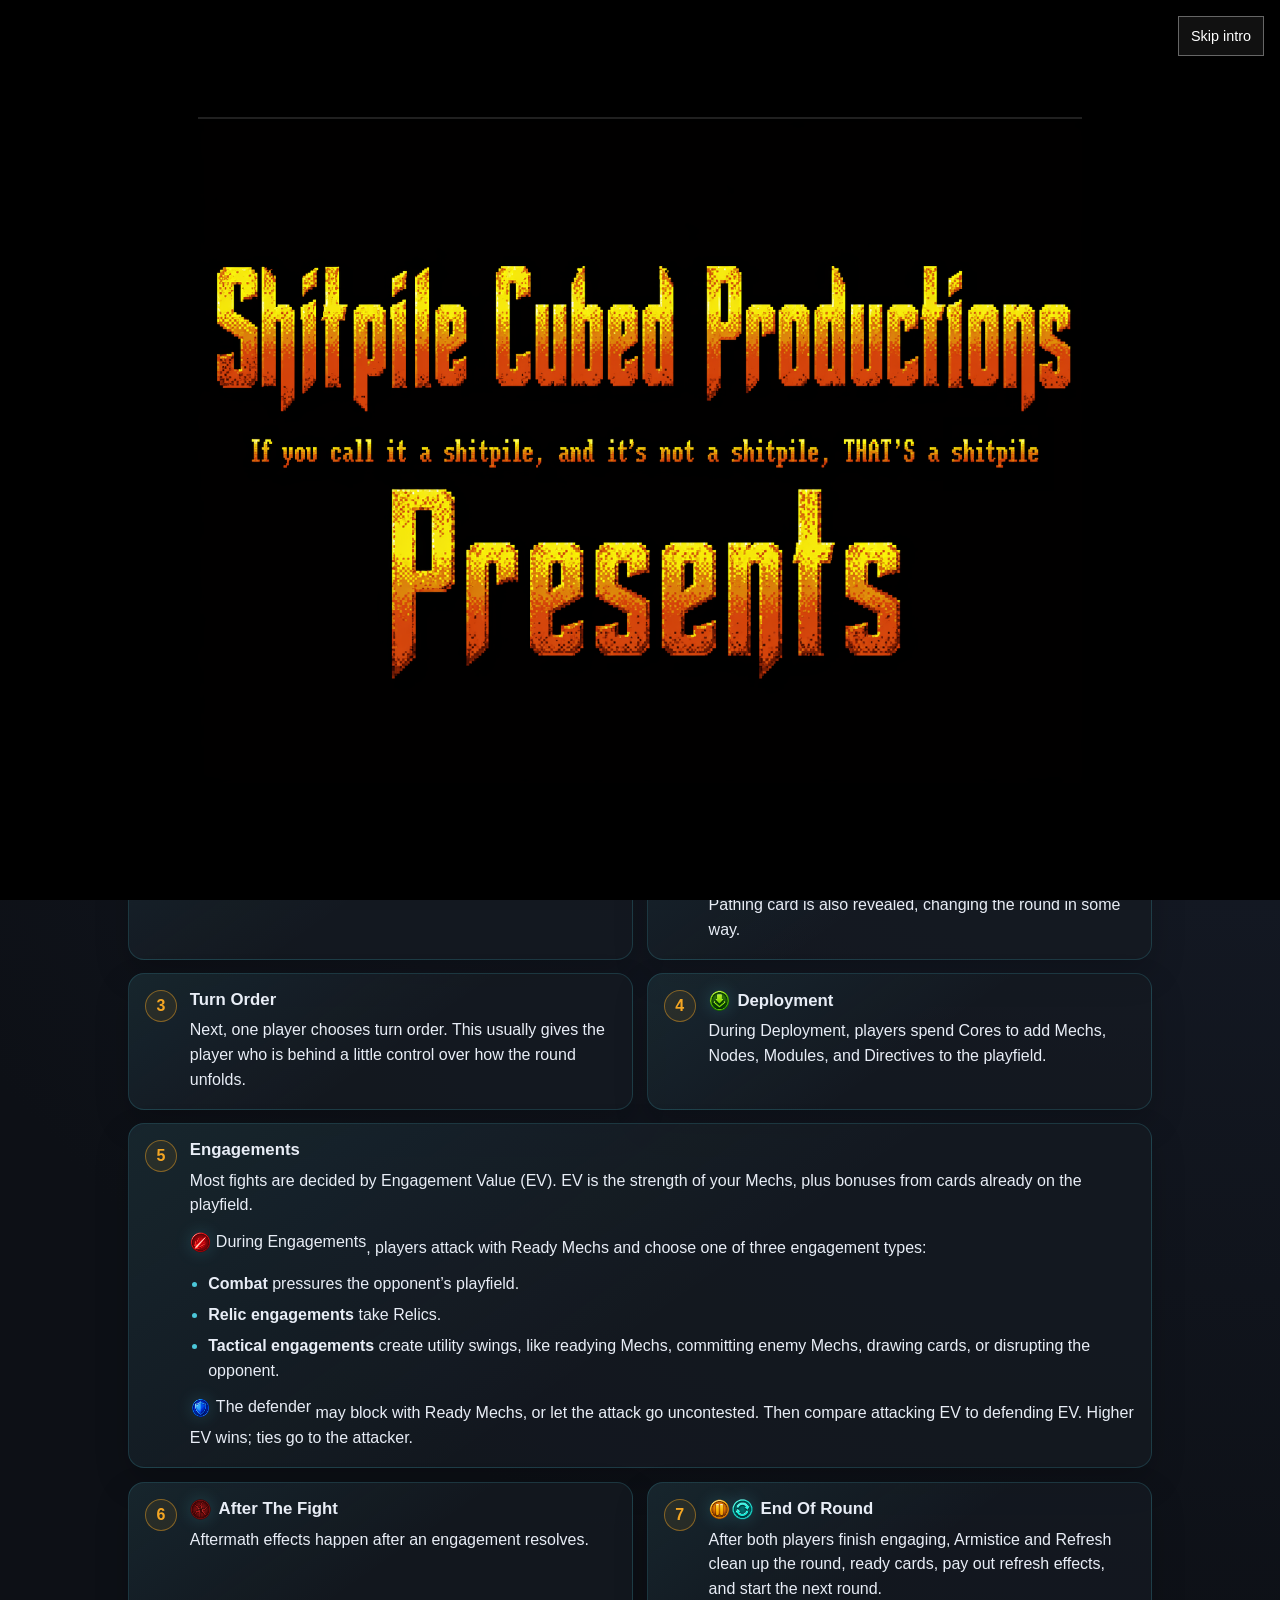
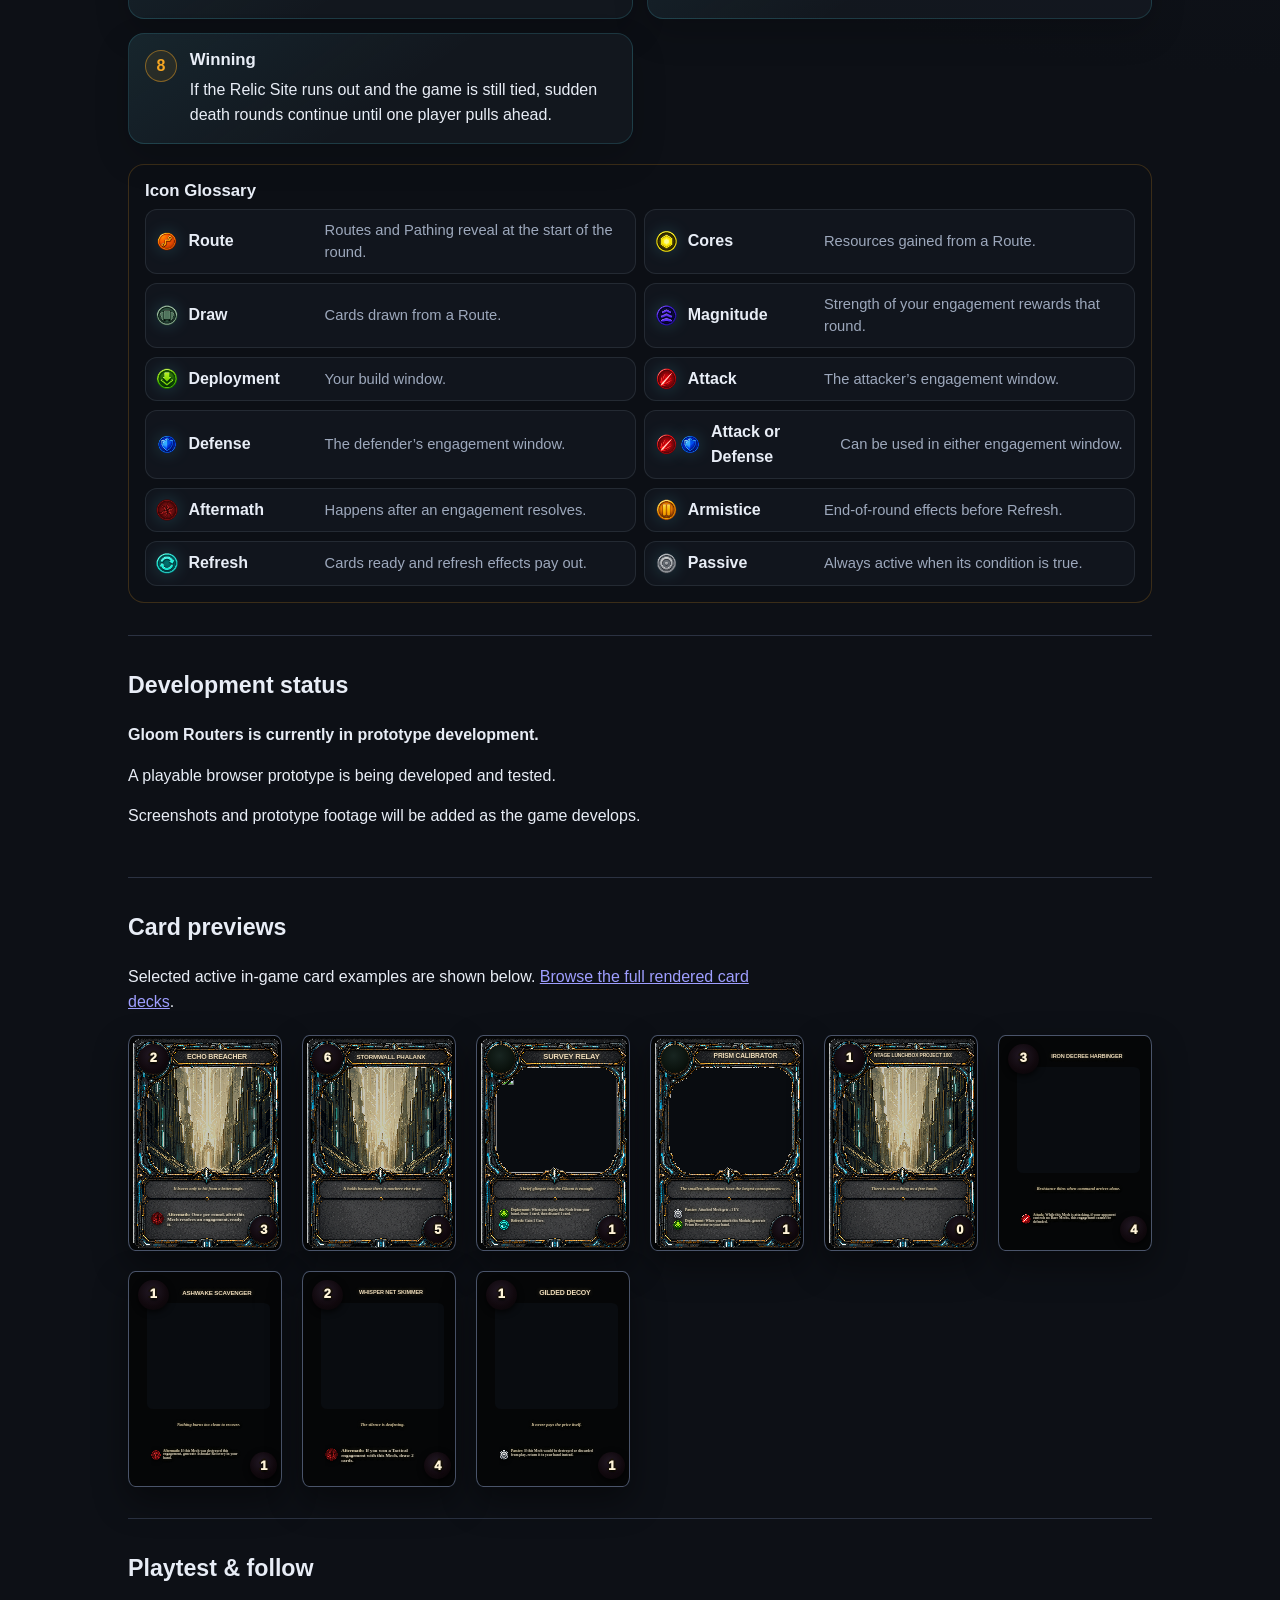
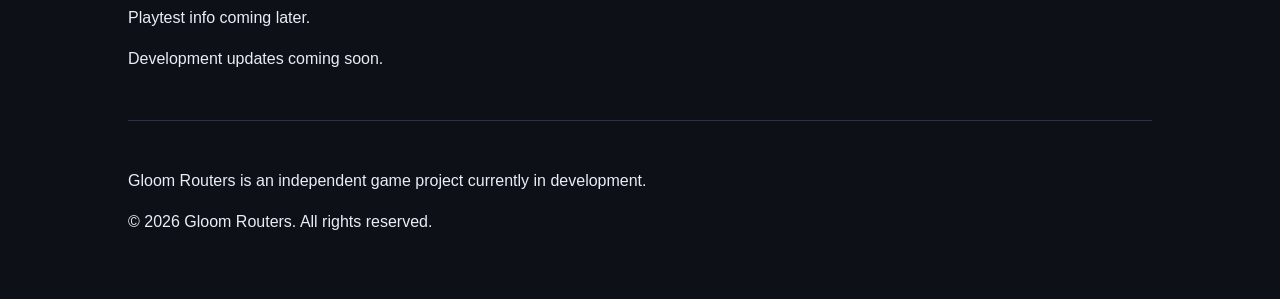
==== index.html @ 186925bc "Deploy Play vs Bot" ====
<!DOCTYPE html>
<html lang="en">
  <head>
    <meta charset="UTF-8" />
    <meta name="viewport" content="width=device-width, initial-scale=1.0" />
    <title>Gloom Routers | Route the light. Survive the dark.</title>
    <meta
      name="description"
      content="Gloom Routers is a dark sci-fi tactical card/board game about rival expedition machines fighting over engineered light corridors in a ruined world."
    />
    <link rel="stylesheet" href="styles.css" />
    <link rel="stylesheet" href="cards/card-render.css" />
  </head>
  <body>
    <div class="intro-overlay" id="intro-overlay" aria-hidden="true">
      <button type="button" class="intro-skip" id="intro-skip" aria-label="Skip intro sequence">Skip intro</button>
      <img class="intro-title" id="intro-title" src="assets/shitpileCubedTitleArt.png" alt="Shitpile Cubed Productions Presents title" width="1280" height="720" />
    </div>

    <header class="hero">
      <div class="hero__content">
        <p class="eyebrow">Prototype Development</p>
        <h1>Gloom Routers</h1>
        <p class="tagline">Route the light. Survive the dark.</p>
        <p>
          Gloom Routers is a dark sci-fi tactical card/board game about rival
          expedition machines fighting over engineered light corridors in a
          ruined world.
        </p>
        <p class="hero__actions">
          <a class="hero__button" href="/play/">Play vs Bot</a>
        </p>
      </div>
    </header>

    <main>
      <section aria-labelledby="what-it-is">
        <h2 id="what-it-is">What it is</h2>
        <p>
          Command Mechs, contest Relics, and build a strong playfield. Gloom
          Routers focuses on tactical pathing, high-pressure engagements, and
          board-state control through cards.
        </p>
      </section>

      <section class="game-overview" aria-labelledby="game-overview">
        <div class="section-kicker">Game Overview</div>
        <h2 id="game-overview">How Gloom Routers Plays</h2>
        <p class="section-intro">
          Gloom Routers is a two-player card battle about building a playfield,
          choosing Routes, and winning engagements to claim Relics.
        </p>

        <div class="overview-steps" aria-label="Game flow overview">
          <article class="overview-step">
            <div class="overview-step__number" aria-hidden="true">1</div>
            <div class="overview-step__body">
              <h3>Starting Out</h3>
              <p>
                Each player starts with a deck, a Route package, a hand of cards,
                Cores, and Relics. Cores are the resource you spend to play
                cards. Relics are how you pull ahead and win.
              </p>
            </div>
          </article>

          <article class="overview-step">
            <div class="overview-step__number" aria-hidden="true">2</div>
            <div class="overview-step__body">
              <h3><img class="rule-icon" src="assets/card-assets/icons/route.png" alt="Route icon" width="24" height="24" /> Route Pathing</h3>
              <p>
                Each round begins with Route Pathing. Both players choose a
                Route, then reveal them together. Routes give you
                <span class="icon-label"><img class="rule-icon" src="assets/card-assets/icons/core.png" alt="Cores icon" width="22" height="22" /> Cores</span>,
                <span class="icon-label"><img class="rule-icon" src="assets/card-assets/icons/draw.png" alt="Draw icon" width="22" height="22" /> cards</span>,
                and
                <span class="icon-label"><img class="rule-icon" src="assets/card-assets/icons/magnitude.png" alt="Magnitude icon" width="22" height="22" /> Magnitude</span>
                for the round. A Pathing card is also revealed, changing the
                round in some way.
              </p>
            </div>
          </article>

          <article class="overview-step">
            <div class="overview-step__number" aria-hidden="true">3</div>
            <div class="overview-step__body">
              <h3>Turn Order</h3>
              <p>
                Next, one player chooses turn order. This usually gives the
                player who is behind a little control over how the round unfolds.
              </p>
            </div>
          </article>

          <article class="overview-step">
            <div class="overview-step__number" aria-hidden="true">4</div>
            <div class="overview-step__body">
              <h3><img class="rule-icon" src="assets/card-assets/icons/deployment.png" alt="Deployment icon" width="24" height="24" /> Deployment</h3>
              <p>
                During Deployment, players spend Cores to add Mechs, Nodes,
                Modules, and Directives to the playfield.
              </p>
            </div>
          </article>

          <article class="overview-step overview-step--wide">
            <div class="overview-step__number" aria-hidden="true">5</div>
            <div class="overview-step__body">
              <h3>Engagements</h3>
              <p>
                Most fights are decided by Engagement Value (EV). EV is the
                strength of your Mechs, plus bonuses from cards already on the
                playfield.
              </p>
              <p>
                <span class="icon-label"><img class="rule-icon" src="assets/card-assets/icons/attack.png" alt="Attack icon" width="22" height="22" /> During Engagements</span>,
                players attack with Ready Mechs and choose one of three
                engagement types:
              </p>
              <ul class="engagement-list">
                <li><strong>Combat</strong> pressures the opponent’s playfield.</li>
                <li><strong>Relic engagements</strong> take Relics.</li>
                <li><strong>Tactical engagements</strong> create utility swings, like readying Mechs, committing enemy Mechs, drawing cards, or disrupting the opponent.</li>
              </ul>
              <p>
                <span class="icon-label"><img class="rule-icon" src="assets/card-assets/icons/defense.png" alt="Defense icon" width="22" height="22" /> The defender</span>
                may block with Ready Mechs, or let the attack go uncontested.
                Then compare attacking EV to defending EV. Higher EV wins; ties
                go to the attacker.
              </p>
            </div>
          </article>

          <article class="overview-step">
            <div class="overview-step__number" aria-hidden="true">6</div>
            <div class="overview-step__body">
              <h3><img class="rule-icon" src="assets/card-assets/icons/aftermath.png" alt="Aftermath icon" width="24" height="24" /> After The Fight</h3>
              <p>Aftermath effects happen after an engagement resolves.</p>
            </div>
          </article>

          <article class="overview-step">
            <div class="overview-step__number" aria-hidden="true">7</div>
            <div class="overview-step__body">
              <h3>
                <span class="paired-icons">
                  <img class="rule-icon" src="assets/card-assets/icons/armistice.png" alt="Armistice icon" width="24" height="24" />
                  <img class="rule-icon" src="assets/card-assets/icons/refresh.png" alt="Refresh icon" width="24" height="24" />
                </span>
                End Of Round
              </h3>
              <p>
                After both players finish engaging, Armistice and Refresh clean
                up the round, ready cards, pay out refresh effects, and start the
                next round.
              </p>
            </div>
          </article>

          <article class="overview-step">
            <div class="overview-step__number" aria-hidden="true">8</div>
            <div class="overview-step__body">
              <h3>Winning</h3>
              <p>
                If the Relic Site runs out and the game is still tied, sudden
                death rounds continue until one player pulls ahead.
              </p>
            </div>
          </article>
        </div>

        <div class="icon-glossary" aria-labelledby="icon-glossary">
          <h3 id="icon-glossary">Icon Glossary</h3>
          <div class="glossary-grid">
            <div class="glossary-item"><img class="rule-icon" src="assets/card-assets/icons/route.png" alt="Route icon" width="24" height="24" /><strong>Route</strong><span>Routes and Pathing reveal at the start of the round.</span></div>
            <div class="glossary-item"><img class="rule-icon" src="assets/card-assets/icons/core.png" alt="Cores icon" width="24" height="24" /><strong>Cores</strong><span>Resources gained from a Route.</span></div>
            <div class="glossary-item"><img class="rule-icon" src="assets/card-assets/icons/draw.png" alt="Draw icon" width="24" height="24" /><strong>Draw</strong><span>Cards drawn from a Route.</span></div>
            <div class="glossary-item"><img class="rule-icon" src="assets/card-assets/icons/magnitude.png" alt="Magnitude icon" width="24" height="24" /><strong>Magnitude</strong><span>Strength of your engagement rewards that round.</span></div>
            <div class="glossary-item"><img class="rule-icon" src="assets/card-assets/icons/deployment.png" alt="Deployment icon" width="24" height="24" /><strong>Deployment</strong><span>Your build window.</span></div>
            <div class="glossary-item"><img class="rule-icon" src="assets/card-assets/icons/attack.png" alt="Attack icon" width="24" height="24" /><strong>Attack</strong><span>The attacker’s engagement window.</span></div>
            <div class="glossary-item"><img class="rule-icon" src="assets/card-assets/icons/defense.png" alt="Defense icon" width="24" height="24" /><strong>Defense</strong><span>The defender’s engagement window.</span></div>
            <div class="glossary-item"><span class="paired-icons"><img class="rule-icon" src="assets/card-assets/icons/attack.png" alt="Attack icon" width="24" height="24" /><img class="rule-icon" src="assets/card-assets/icons/defense.png" alt="Defense icon" width="24" height="24" /></span><strong>Attack or Defense</strong><span>Can be used in either engagement window.</span></div>
            <div class="glossary-item"><img class="rule-icon" src="assets/card-assets/icons/aftermath.png" alt="Aftermath icon" width="24" height="24" /><strong>Aftermath</strong><span>Happens after an engagement resolves.</span></div>
            <div class="glossary-item"><img class="rule-icon" src="assets/card-assets/icons/armistice.png" alt="Armistice icon" width="24" height="24" /><strong>Armistice</strong><span>End-of-round effects before Refresh.</span></div>
            <div class="glossary-item"><img class="rule-icon" src="assets/card-assets/icons/refresh.png" alt="Refresh icon" width="24" height="24" /><strong>Refresh</strong><span>Cards ready and refresh effects pay out.</span></div>
            <div class="glossary-item"><img class="rule-icon" src="assets/card-assets/icons/passive.png" alt="Passive icon" width="24" height="24" /><strong>Passive</strong><span>Always active when its condition is true.</span></div>
          </div>
        </div>
      </section>

      <section aria-labelledby="status">
        <h2 id="status">Development status</h2>
        <p><strong>Gloom Routers is currently in prototype development.</strong></p>
        <p>A playable browser prototype is being developed and tested.</p>
        <p>Screenshots and prototype footage will be added as the game develops.</p>
      </section>

      <section aria-labelledby="cards">
        <h2 id="cards">Card previews</h2>
        <p>Selected active in-game card examples are shown below. <a href="/cards">Browse the full rendered card decks</a>.</p>
        <div class="card-showcase" id="homepage-card-showcase" aria-label="Selected rendered Gloom Routers cards"></div>
      </section>

      <section aria-labelledby="follow">
        <h2 id="follow">Playtest & follow</h2>
        <p>Playtest info coming later.</p>
        <p>Development updates coming soon.</p>
      </section>
    </main>

    <footer>
      <p>Gloom Routers is an independent game project currently in development.</p>
      <p>© 2026 Gloom Routers. All rights reserved.</p>
    </footer>

    <script src="cards/cards.js" defer></script>
    <script>
      (function () {
        const overlay = document.getElementById('intro-overlay');
        const image = document.getElementById('intro-title');
        const skipButton = document.getElementById('intro-skip');
        if (!overlay || !image || !skipButton) return;

        const sequence = [
          { src: 'assets/shitpileCubedTitleArt.png', alt: 'Shitpile Cubed Productions Presents title card' },
          { src: 'assets/25intelGroupTitleArt.png', alt: 'In association with 25 Intel Group title card' },
          { src: 'assets/deadZoneTitleArt.png', alt: 'A Dead Zone Studios Production title card' },
          { src: 'assets/gloomRoutersTitleArt.png', alt: 'Gloom Routers title card' }
        ];

        const frameDuration = 2800;
        const fadeDuration = 460;

        let rafId = 0;
        let timeoutId = 0;
        let stopped = false;
        let currentIndex = -1;

        const endIntro = function () {
          if (stopped) return;
          stopped = true;
          cancelAnimationFrame(rafId);
          clearTimeout(timeoutId);
          overlay.classList.add('is-ending');
          overlay.setAttribute('aria-hidden', 'true');
          setTimeout(function () {
            overlay.classList.add('is-hidden');
            skipButton.removeEventListener('click', endIntro);
            window.removeEventListener('keydown', onKeyDown);
          }, 550);
        };

        const onKeyDown = function (event) {
          if (event.key === 'Escape') {
            endIntro();
          }
        };

        const showFrame = function (index) {
          if (index === currentIndex) return;
          currentIndex = index;
          const frame = sequence[index];
          image.src = frame.src;
          image.alt = frame.alt;
        };

        const preloadSequence = function () {
          sequence.forEach(function (frame) {
            const preloadImage = new Image();
            preloadImage.src = frame.src;
          });
        };

        const playSequence = function () {
          const start = performance.now();

          const tick = function (now) {
            if (stopped) return;

            const elapsed = now - start;
            const index = Math.min(Math.floor(elapsed / frameDuration), sequence.length - 1);
            const frameTime = elapsed - index * frameDuration;

            showFrame(index);

            let opacity = 1;
            if (frameTime < fadeDuration) {
              opacity = frameTime / fadeDuration;
            } else if (frameTime > frameDuration - fadeDuration) {
              opacity = (frameDuration - frameTime) / fadeDuration;
            }
            image.style.opacity = String(Math.max(0, Math.min(1, opacity)));

            if (elapsed >= frameDuration * sequence.length) {
              endIntro();
              return;
            }

            rafId = requestAnimationFrame(tick);
          };

          rafId = requestAnimationFrame(tick);
        };

        const playReducedMotionSequence = function () {
          let index = 0;

          const tick = function () {
            if (stopped) return;

            showFrame(index);
            image.style.opacity = '1';

            index += 1;
            if (index >= sequence.length) {
              timeoutId = setTimeout(endIntro, frameDuration);
              return;
            }

            timeoutId = setTimeout(tick, frameDuration);
          };

          tick();
        };

        const reduceMotion = window.matchMedia('(prefers-reduced-motion: reduce)').matches;
        overlay.classList.add('is-active');
        overlay.setAttribute('aria-hidden', 'false');

        skipButton.addEventListener('click', endIntro);
        window.addEventListener('keydown', onKeyDown);

        preloadSequence();

        if (reduceMotion) {
          playReducedMotionSequence();
          return;
        }

        playSequence();
      })();
    </script>
  </body>
</html>
---- styles.css ----
:root {
  color-scheme: dark;
  --bg: #0d1016;
  --panel: #151a22;
  --text: #e8edf6;
  --muted: #9da8bc;
  --amber: #f5a623;
  --cyan: #4bc7d9;
  --magenta: #b85b9f;
  --line: #2b3242;
}

* { box-sizing: border-box; }
body {
  margin: 0;
  font-family: "Segoe UI", Roboto, Helvetica, Arial, sans-serif;
  color: var(--text);
  background: radial-gradient(circle at top right, #1a2130, var(--bg) 45%), var(--bg);
  line-height: 1.55;
}

.intro-overlay {
  position: fixed;
  inset: 0;
  z-index: 9999;
  display: none;
  place-items: center;
  padding: 1.25rem;
  background: #000;
  opacity: 0;
  transition: opacity 0.5s linear, visibility 0.5s linear;
}

.intro-overlay.is-active {
  display: grid;
  opacity: 1;
  visibility: visible;
}

.intro-overlay.is-ending {
  opacity: 0;
}

.intro-overlay.is-hidden {
  display: none;
  visibility: hidden;
}

.intro-title {
  width: min(95vw, 1240px);
  max-height: 74vh;
  object-fit: contain;
  opacity: 0;
  image-rendering: auto;
}

.intro-skip {
  position: absolute;
  top: 1rem;
  right: 1rem;
  font: inherit;
  font-size: 0.9rem;
  color: #fff;
  background: #111;
  border: 1px solid #666;
  border-radius: 0;
  padding: 0.5rem 0.75rem;
  cursor: pointer;
}

.intro-skip:hover,
.intro-skip:focus-visible {
  background: #1b1b1b;
  border-color: #bbb;
  outline: 2px solid #bbb;
  outline-offset: 2px;
}

.hero {
  padding: 4rem 1.25rem 2.5rem;
  border-bottom: 1px solid var(--line);
  background: linear-gradient(145deg, rgba(245, 166, 35, 0.08), transparent 40%),
    linear-gradient(20deg, rgba(75, 199, 217, 0.08), transparent 45%);
}

.hero__content, main, footer {
  width: min(1024px, 92vw);
  margin: 0 auto;
}

.eyebrow {
  text-transform: uppercase;
  letter-spacing: 0.08em;
  color: var(--amber);
  font-size: 0.82rem;
  margin: 0 0 0.75rem;
}
h1 { font-size: clamp(2rem, 5vw, 3.3rem); margin: 0; }
.tagline { color: var(--cyan); font-weight: 600; margin-top: 0.5rem; }
.hero__actions {
  display: flex;
  flex-wrap: wrap;
  gap: 0.75rem;
  margin: 1.35rem 0 0;
}

.hero__button {
  display: inline-flex;
  align-items: center;
  justify-content: center;
  min-height: 2.75rem;
  padding: 0.68rem 1rem;
  border: 1px solid rgba(245, 166, 35, 0.72);
  background: rgba(245, 166, 35, 0.14);
  color: var(--text);
  font-weight: 800;
  text-decoration: none;
}

.hero__button:hover,
.hero__button:focus-visible {
  background: rgba(245, 166, 35, 0.24);
  outline: 2px solid var(--amber);
  outline-offset: 3px;
}

main section {
  padding: 2rem 0;
  border-bottom: 1px solid var(--line);
}
h2 { margin-top: 0; font-size: 1.45rem; }
p { max-width: 70ch; color: var(--text); }

.card-showcase {
  display: grid;
  grid-template-columns: repeat(auto-fit, minmax(150px, 1fr));
  gap: clamp(0.75rem, 1.8vw, 1.25rem);
  margin-top: 1.25rem;
}

.card-showcase__item {
  min-width: 0;
}

.card-showcase .rendered-card {
  border: 1px solid rgba(111, 127, 160, 0.65);
  box-shadow: 0 14px 34px rgba(0, 0, 0, 0.42);
}

footer {
  padding: 2rem 0 3rem;
  color: var(--muted);
}

@media (max-width: 640px) {
  .hero { padding-top: 3rem; }
  main section { padding: 1.5rem 0; }
  .intro-title {
    width: min(96vw, 880px);
    max-height: 62vh;
  }
}

@media (prefers-reduced-motion: reduce) {
  .intro-overlay {
    transition: none;
  }
}

.section-kicker {
  color: var(--amber);
  font-size: 0.78rem;
  font-weight: 700;
  letter-spacing: 0.1em;
  margin-bottom: 0.35rem;
  text-transform: uppercase;
}

.section-intro {
  color: var(--text);
  font-size: clamp(1rem, 1.8vw, 1.15rem);
  margin-bottom: 1.5rem;
}

.game-overview {
  --overview-card: rgba(21, 26, 34, 0.78);
}

.overview-steps {
  display: grid;
  gap: 0.85rem;
  grid-template-columns: repeat(2, minmax(0, 1fr));
  margin-top: 1.25rem;
}

.overview-step {
  display: grid;
  grid-template-columns: auto minmax(0, 1fr);
  gap: 0.8rem;
  min-width: 0;
  padding: 1rem;
  border: 1px solid rgba(75, 199, 217, 0.18);
  border-radius: 16px;
  background: linear-gradient(145deg, rgba(75, 199, 217, 0.08), transparent 54%), var(--overview-card);
  box-shadow: 0 14px 34px rgba(0, 0, 0, 0.18);
}

.overview-step--wide {
  grid-column: 1 / -1;
}

.overview-step__number {
  display: grid;
  place-items: center;
  width: 2rem;
  height: 2rem;
  border: 1px solid rgba(245, 166, 35, 0.45);
  border-radius: 999px;
  color: var(--amber);
  font-weight: 800;
  line-height: 1;
  background: rgba(245, 166, 35, 0.08);
}

.overview-step__body {
  min-width: 0;
}

.overview-step h3,
.icon-glossary h3 {
  margin: 0 0 0.45rem;
  font-size: 1.05rem;
  line-height: 1.25;
}

.overview-step h3 {
  display: flex;
  align-items: center;
  flex-wrap: wrap;
  gap: 0.45rem;
}

.overview-step p {
  margin: 0;
  max-width: none;
  color: var(--text);
}

.overview-step p + p,
.overview-step .engagement-list + p {
  margin-top: 0.75rem;
}

.rule-icon {
  display: inline-block;
  width: 1.35rem;
  height: 1.35rem;
  flex: 0 0 auto;
  object-fit: contain;
  vertical-align: -0.28em;
  filter: drop-shadow(0 0 8px rgba(75, 199, 217, 0.22));
}

.icon-label,
.paired-icons {
  display: inline-flex;
  align-items: center;
  gap: 0.28rem;
  min-width: 0;
  white-space: normal;
}

.paired-icons {
  gap: 0.1rem;
}

.engagement-list {
  display: grid;
  gap: 0.4rem;
  margin: 0.65rem 0 0;
  padding-left: 1.15rem;
  color: var(--text);
}

.engagement-list li::marker {
  color: var(--cyan);
}

.icon-glossary {
  margin-top: 1.2rem;
  padding: 1rem;
  border: 1px solid rgba(245, 166, 35, 0.2);
  border-radius: 16px;
  background: rgba(13, 16, 22, 0.42);
}

.glossary-grid {
  display: grid;
  gap: 0.55rem;
  grid-template-columns: repeat(2, minmax(0, 1fr));
}

.glossary-item {
  display: grid;
  grid-template-columns: auto minmax(7rem, 0.42fr) minmax(0, 1fr);
  align-items: center;
  gap: 0.45rem 0.65rem;
  min-width: 0;
  padding: 0.55rem 0.65rem;
  border: 1px solid rgba(157, 168, 188, 0.14);
  border-radius: 12px;
  background: rgba(21, 26, 34, 0.62);
}

.glossary-item strong,
.glossary-item span {
  min-width: 0;
}

.glossary-item span:not(.paired-icons) {
  color: var(--muted);
  font-size: 0.92rem;
}

@media (max-width: 760px) {
  .overview-steps,
  .glossary-grid {
    grid-template-columns: 1fr;
  }

  .glossary-item {
    grid-template-columns: auto minmax(0, 1fr);
  }

  .glossary-item span:not(.paired-icons) {
    grid-column: 2;
  }
}

@media (max-width: 420px) {
  .overview-step,
  .icon-glossary {
    padding: 0.85rem;
    border-radius: 14px;
  }

  .overview-step {
    gap: 0.65rem;
  }

  .overview-step__number {
    width: 1.75rem;
    height: 1.75rem;
    font-size: 0.9rem;
  }
}
---- cards/card-render.css ----
.rendered-card {
  --card-w: 1060;
  --card-h: 1484;
  position: relative;
  width: 100%;
  aspect-ratio: 1060 / 1484;
  overflow: hidden;
  border-radius: 4.6%;
  background: #050607;
  box-shadow: 0 10px 26px rgba(0,0,0,0.5);
  image-rendering: pixelated;
  image-rendering: crisp-edges;
  container-type: inline-size;
}
.rendered-card--landscape { aspect-ratio: 1470 / 1070; }
.rendered-card img { user-select: none; pointer-events: none; }
.card-art-window, .card-frame, .card-icon, .card-name, .card-rarity, .card-flavor, .card-rules, .route-stat, .landscape-name, .landscape-text { position: absolute; }
.card-art-window { z-index: 10; left: 11.98%; top: 14.69%; width: 80.66%; height: 49.66%; overflow: hidden; border-radius: 5%; background: #090c10; }
.card-art-bg { position: absolute; inset: 0; width: 100%; height: 100%; object-fit: cover; filter: saturate(0.95) contrast(1.08) brightness(0.78); }
.card-art-main { position: absolute; left: 50%; top: 50%; width: 101%; transform: translate(-50%, -50%); filter: brightness(1.28) contrast(1.12) saturate(1.08) drop-shadow(0 8px 12px rgba(0,0,0,0.78)); }
.rendered-card--support .card-art-main { width: 100%; height: 100%; object-fit: cover; filter: saturate(1.04) contrast(1.06) brightness(0.9); }
.card-frame { inset: 0; z-index: 30; width: 100%; height: 100%; object-fit: fill; }
.card-icon { z-index: 50; display: grid; place-items: center; filter: drop-shadow(0 2px 3px rgba(0,0,0,0.78)); }
.card-icon::before { content: ""; grid-area: 1 / 1; width: 108%; height: 108%; border-radius: 999px; background: radial-gradient(circle at 45% 38%, #221925 0%, #10080d 58%, #050405 100%); }
.card-icon img { grid-area: 1 / 1; z-index: 1; width: 100%; height: 100%; object-fit: contain; }
.card-icon strong, .route-stat strong { grid-area: 1 / 1; z-index: 2; color: #fff4d8; font-family: Impact, Haettenschweiler, "Arial Narrow Bold", sans-serif; font-size: 8.4cqw; font-weight: 950; line-height: 0.85; text-shadow: 0 2px 3px #000, 2px 0 0 #1b130a, -2px 0 0 #1b130a, 0 2px 0 #1b130a, 0 -2px 0 #1b130a; }
.card-icon--ev { left: 6.6%; top: 4.04%; width: 18.68%; height: 13.34%; }
.card-icon--type { left: 7.3%; top: 4.55%; width: 17.3%; height: 12.36%; }
.card-icon--cost { left: 80.47%; top: 84.94%; width: 16.42%; height: 11.73%; }
.card-icon--type::before { background: radial-gradient(circle at 45% 38%, #182521 0%, #0a120d 62%, #050705 100%); }
.card-name, .landscape-name, .card-flavor, .card-rules, .landscape-text { z-index: 60; overflow: hidden; text-shadow: 0 1px 2px #000, 0 0 4px rgba(244,211,137,0.35); }
.card-name { left: 32.26%; top: 6.87%; width: 51.13%; height: 5.66%; display: flex; align-items: center; justify-content: center; color: #f1dfbd; font-family: "Bahnschrift Condensed", "Arial Narrow", Impact, sans-serif; font-size: 4.6cqw; font-weight: 900; line-height: 1.02; text-align: center; text-transform: uppercase; white-space: nowrap; letter-spacing: -0.02em; }
.rendered-card--support .card-name { width: 59.81%; font-size: 5cqw; }
.card-name.fit-medium { font-size: 4.05cqw; }
.card-name.fit-long { font-size: 3.65cqw; }
.card-name.fit-extra-long { font-size: 3.2cqw; }
.rendered-card--support .card-name.fit-medium { font-size: 4.35cqw; }
.rendered-card--support .card-name.fit-long { font-size: 3.85cqw; }
.rendered-card--support .card-name.fit-extra-long { font-size: 3.35cqw; }
.card-rarity { z-index: 61; left: 85.66%; top: 7.41%; width: 6.04%; height: 4.31%; filter: drop-shadow(0 2px 3px rgba(0,0,0,0.72)); }
.card-rarity img { width: 100%; height: 100%; object-fit: contain; }
.card-flavor { left: 13.77%; top: 68.73%; width: 77.08%; height: 6.27%; display: flex; align-items: center; justify-content: center; color: #ead8ad; font-family: Georgia, "Times New Roman", serif; font-size: 2.85cqw; font-style: italic; font-weight: 650; line-height: 1.08; text-align: center; white-space: pre-line; }
.card-rules { left: 14.15%; top: 75.9%; width: 63.1%; height: 19.9%; display: flex; flex-direction: column; justify-content: center; gap: 0.23em; color: #efe4cb; font-family: Georgia, "Times New Roman", serif; font-size: 3.15cqw; font-weight: 700; line-height: 1.08; }
.rendered-card--directive .card-rules { font-size: 2.65cqw; gap: 0.08em; line-height: 1.02; }
.rendered-card--node .card-rules { font-size: 2.9cqw; }
.card-rules.fit-medium { font-size: 2.65cqw; }
.card-rules.fit-long { font-size: 2.35cqw; }
.card-rules.fit-extra-long { font-size: 2.08cqw; }
.rendered-card .rule-row {
  min-width: 0;
  max-width: none;
  margin: 0;
  color: inherit;
}
.rendered-card .rule-row--icon {
  display: grid;
  grid-template-columns: 2.85em minmax(0, 1fr);
  align-items: start;
  column-gap: 0.65em;
}
.rendered-card .rule-row--continuation {
  display: block;
  padding-left: calc(2.85em + 0.65em);
}
.rendered-card .rule-row--plain {
  display: block;
  padding-left: 0;
}
.rendered-card .rule-row img {
  width: 2.85em;
  height: 2.85em;
  object-fit: contain;
  filter: drop-shadow(0 1px 2px rgba(0,0,0,0.82));
}
.rendered-card .rule-row span {
  display: block;
  min-width: 0;
  overflow-wrap: anywhere;
}
.rendered-card .rule-row strong {
  color: #fff0c7;
  font-weight: 900;
}
.rendered-card--landscape .card-art-window { left: 5.71%; top: 6.07%; width: 88.5%; height: 51.5%; border-radius: 3%; }
.rendered-card--landscape .card-frame { content: none; }
.route-stat { z-index: 50; display: grid; place-items: center; filter: drop-shadow(0 2px 3px rgba(0,0,0,0.82)); }
.route-stat img { grid-area: 1 / 1; width: 100%; height: 100%; object-fit: contain; }
.route-stat strong { font-size: 7.5cqw; }
.route-stat--cores { left: 6.53%; top: 58.6%; width: 10.88%; height: 14.95%; }
.route-stat--draw { left: 17.89%; top: 58.6%; width: 10.88%; height: 14.95%; }
.route-stat--magnitude { left: 29.25%; top: 58.6%; width: 10.88%; height: 14.95%; }
.landscape-name { left: 45.71%; top: 63.27%; width: 44.42%; height: 6.26%; display: flex; align-items: center; justify-content: center; font-family: "Bahnschrift Condensed", "Arial Narrow", Impact, sans-serif; font-size: 3.4cqw; font-weight: 900; text-transform: uppercase; white-space: nowrap; }
.landscape-text { left: 6.73%; top: 75.7%; width: 86.39%; height: 16.73%; display: flex; flex-direction: column; justify-content: center; gap: 0.35em; font-family: Georgia, "Times New Roman", serif; font-size: 3.4cqw; font-weight: 700; line-height: 1.1; }
.landscape-text.fit-medium { font-size: 3.05cqw; gap: 0.24em; line-height: 1.05; }
.landscape-text.fit-long { font-size: 2.65cqw; gap: 0.16em; line-height: 1.02; }
.landscape-text.fit-extra-long { font-size: 2.35cqw; gap: 0.08em; line-height: 1; }
.rendered-card--pathing .landscape-text { top: 73.6%; height: 19.85%; }
.landscape-flavor { color: #ead8ad; font-style: italic; text-align: center; }
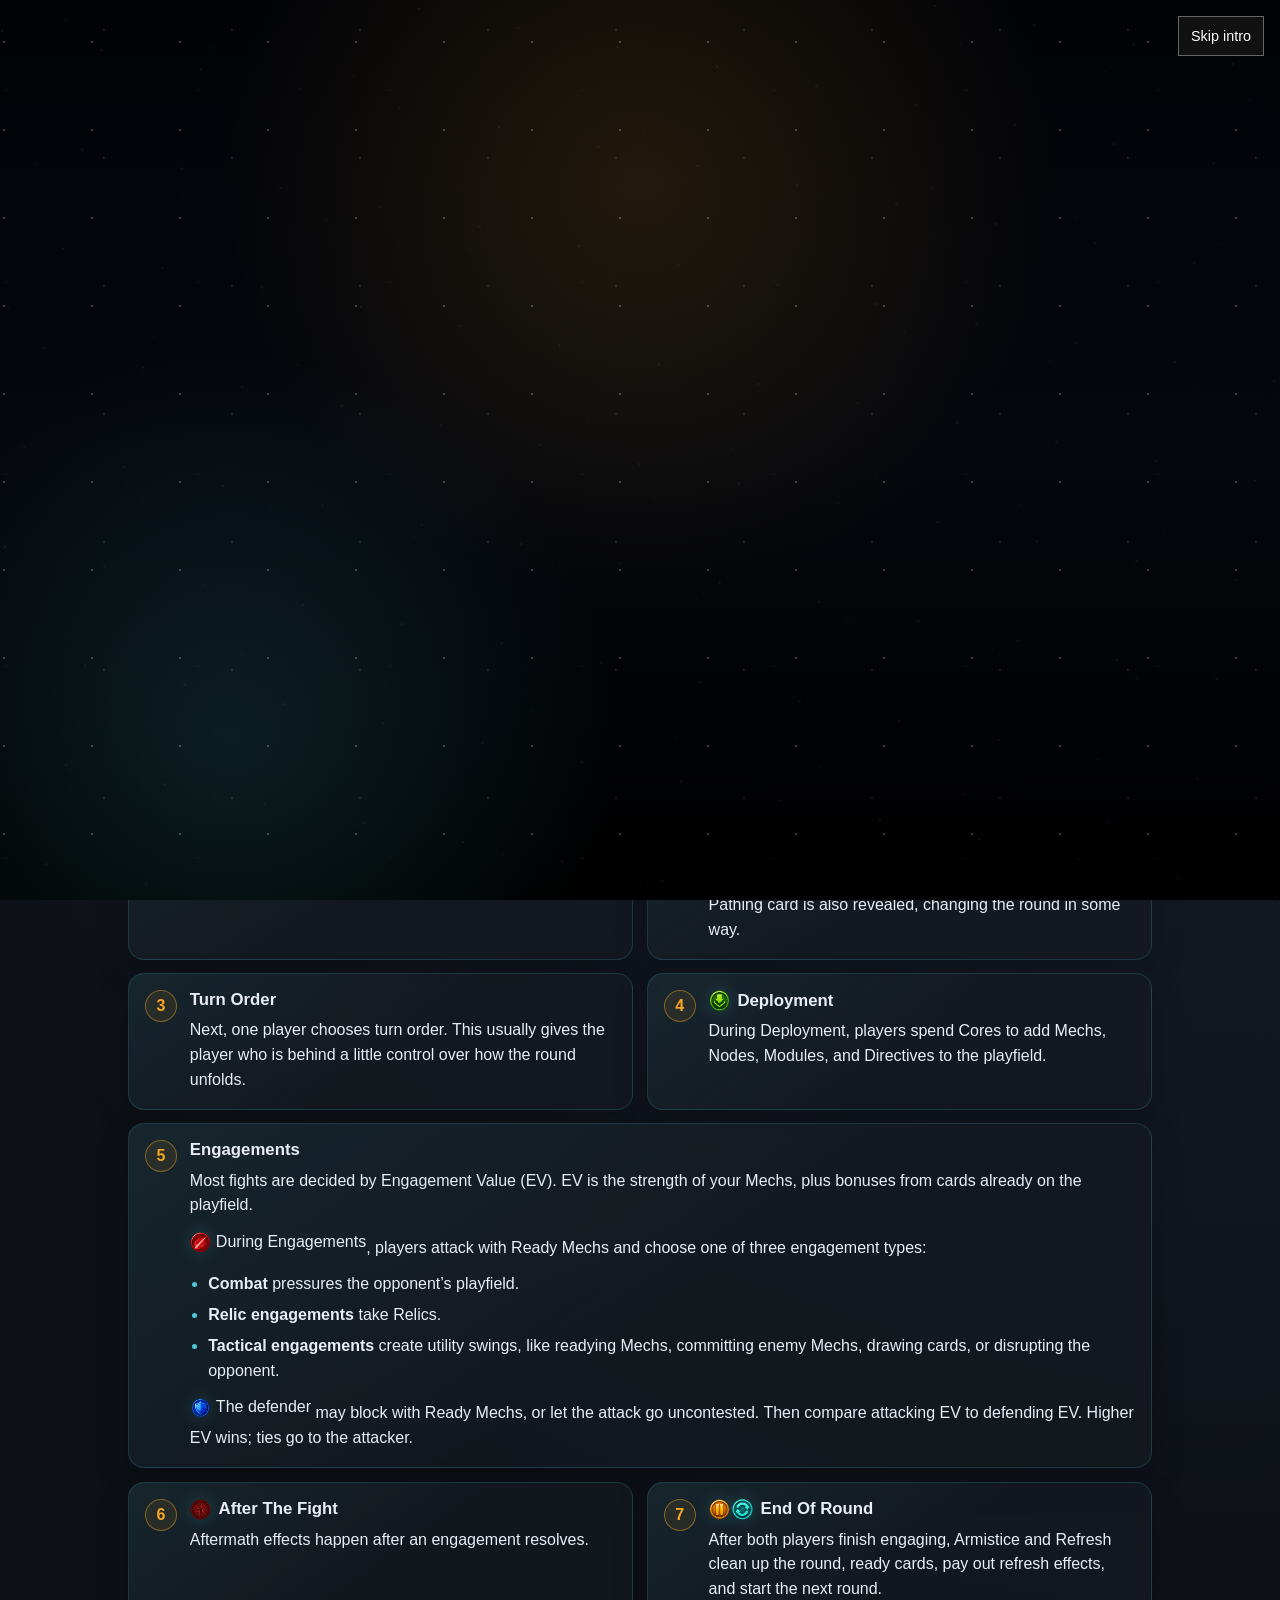
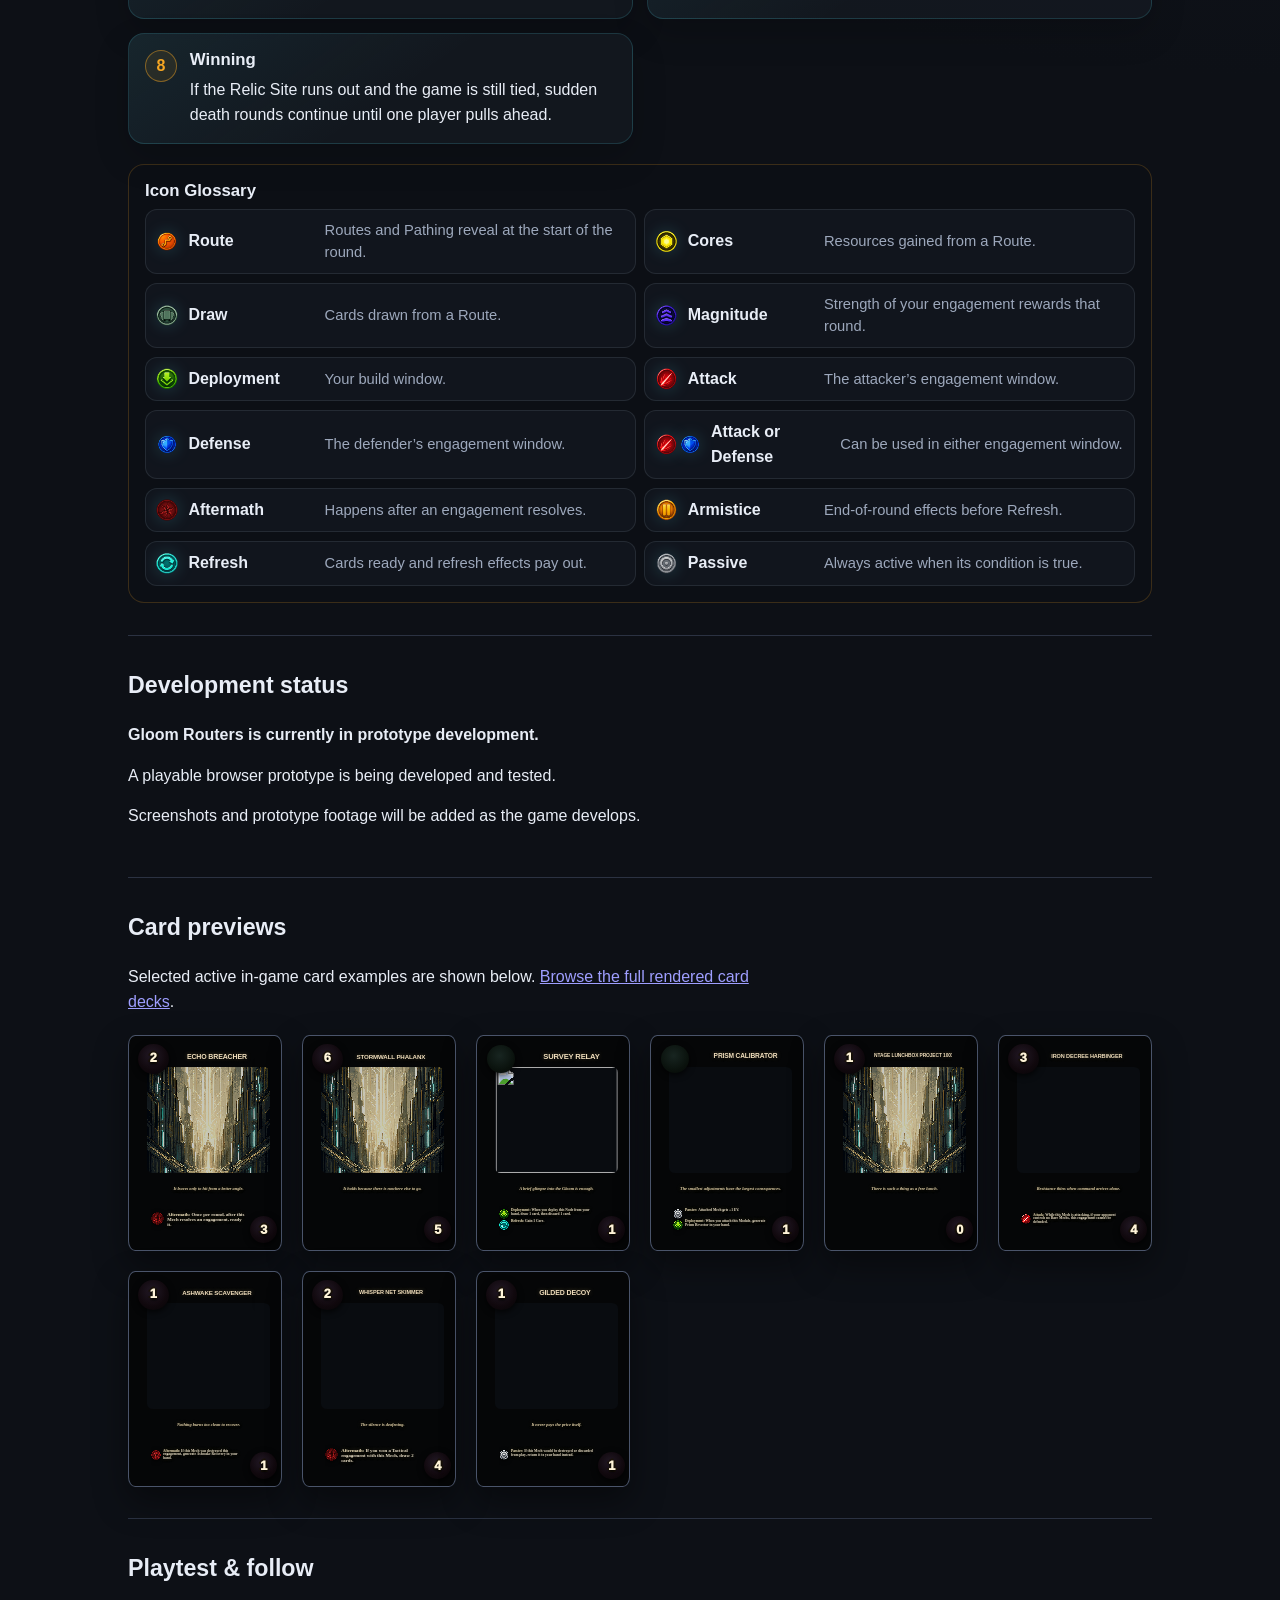
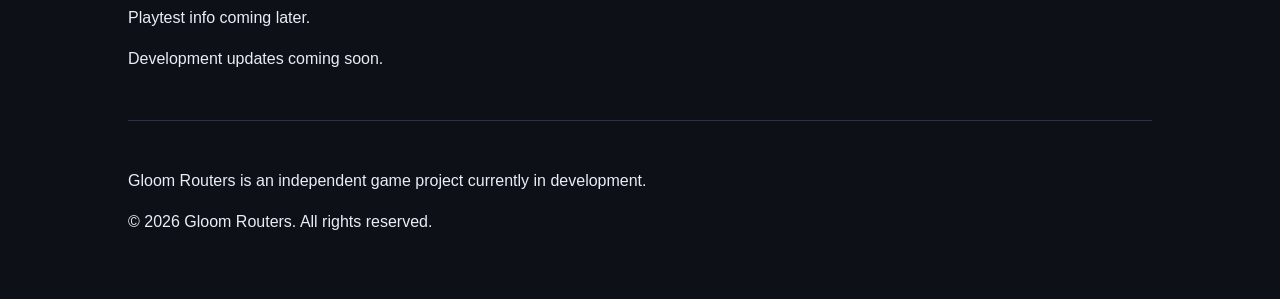
==== commit 4b30742a: "Update landing page intro lore" ====
--- a/index.html
+++ b/index.html
@@ -13,7 +13,9 @@
   </head>
   <body>
     <div class="intro-overlay" id="intro-overlay" aria-hidden="true">
+      <div class="intro-starfield" aria-hidden="true"></div>
       <button type="button" class="intro-skip" id="intro-skip" aria-label="Skip intro sequence">Skip intro</button>
+      <div class="intro-lore" id="intro-lore" aria-live="polite"></div>
       <img class="intro-title" id="intro-title" src="assets/shitpileCubedTitleArt.png" alt="Shitpile Cubed Productions Presents title" width="1280" height="720" />
     </div>
 
@@ -29,6 +31,7 @@
         </p>
         <p class="hero__actions">
           <a class="hero__button" href="/play/">Play vs Bot</a>
+          <button type="button" class="hero__button hero__button--secondary" id="intro-replay">Replay Intro</button>
         </p>
       </div>
     </header>
@@ -217,82 +220,157 @@
     <script>
       (function () {
         const overlay = document.getElementById('intro-overlay');
+        const lore = document.getElementById('intro-lore');
         const image = document.getElementById('intro-title');
         const skipButton = document.getElementById('intro-skip');
-        if (!overlay || !image || !skipButton) return;
-
-        const sequence = [
+        const replayButton = document.getElementById('intro-replay');
+        if (!overlay || !lore || !image || !skipButton) return;
+
+        const introSeenKey = 'gloomRoutersIntroSeen';
+        const loreSequence = [
+          { html: 'The Earth’s wounds never healed.<br>The harmony that once allowed life had fragmented.' },
+          { html: 'First came the heat of day.<br>Blistering. Uninhabitable.<br>Then came the cold of night.<br>Rigid. Insurmountable.' },
+          { html: 'So humanity harnessed the sun.<br>A desperate final attempt at survival.' },
+          { html: 'They called it the <strong><em>Aegis Array</em></strong>:<br>an astronomical structure orbiting the Earth,<br>composed of countless <strong><em>Heliostats</em></strong>,<br>intricate mirrored panes built to command the light of the sun.' },
+          { html: 'It starved the day.<br>And fed the night.' },
+          { html: 'The sun, as it was, would never be seen again.' },
+          { html: 'The Array gathered humanity into the <strong><em>Twilights</em></strong>:<br>bleak habitations of engineered light.<br>Small, overpopulated, carefully selected cities,<br>meticulously engineered,<br>meticulously controlled.' },
+          { html: 'The last stand of humanity.<br><br>Outside the Twilights, the old world remained.' },
+          { html: 'They called it the <strong><em>Gloom</em></strong>.' },
+          { html: 'A world left to blister and freeze.<br>But the Gloom still held what could not be replaced.<br><strong><em>Relics</em></strong> of the past:<br>machinery,<br>medicine,<br>memory.' },
+          { html: 'That made light the first principle of power.<br>And all power converged on the Array.<br>From that power, the <strong><em>Spectres</em></strong> emerged:<br>crews that lived between the Twilights and the Gloom.<br>They brokered light.<br>And hunted what humanity could no longer build.<br>The chance of survival was low.<br>But the bounties on Relics were high.<br>Many died in the Gloom.' },
+          { html: 'So the Spectres answered with <strong>Heliometric Routing Nodes</strong>:<br>a field network of prisms, splitters, and lenses.<br>They siphoned light from the Array<br>and cast temporary routes into the dark,<br>through the broken corridors of abandoned cities.' },
+          { html: 'But the Spectres no longer place the Nodes themselves.' },
+          { html: 'They send machines ahead of them.<br>Specialized Mechs,<br>built to enter the Gloom,<br>place the Nodes,<br>and shape light and shadow.' },
+          { html: 'Born of necessity.<br>Forged from the failures of the dead.<br>Paid for in the blood of fallen Spectres.' },
+          { html: 'The <strong>Gloom Routers</strong>.' }
+        ];
+        const titleSequence = [
           { src: 'assets/shitpileCubedTitleArt.png', alt: 'Shitpile Cubed Productions Presents title card' },
           { src: 'assets/25intelGroupTitleArt.png', alt: 'In association with 25 Intel Group title card' },
           { src: 'assets/deadZoneTitleArt.png', alt: 'A Dead Zone Studios Production title card' },
           { src: 'assets/gloomRoutersTitleArt.png', alt: 'Gloom Routers title card' }
         ];
 
-        const frameDuration = 2800;
+        const loreFrameDuration = 2100;
+        const titleFrameDuration = 2800;
         const fadeDuration = 460;
 
         let rafId = 0;
         let timeoutId = 0;
-        let stopped = false;
-        let currentIndex = -1;
-
-        const endIntro = function () {
+        let stopped = true;
+        let currentFrameKey = '';
+
+        const hasSeenIntro = function () {
+          try {
+            return window.localStorage.getItem(introSeenKey) === 'true';
+          } catch (error) {
+            return false;
+          }
+        };
+
+        const markIntroSeen = function () {
+          try {
+            window.localStorage.setItem(introSeenKey, 'true');
+          } catch (error) {
+            // The intro still runs when storage is unavailable.
+          }
+        };
+
+        const resetFrame = function () {
+          currentFrameKey = '';
+          lore.innerHTML = '';
+          lore.style.opacity = '0';
+          image.style.opacity = '0';
+          image.removeAttribute('src');
+          image.alt = '';
+          overlay.classList.remove('is-title-card');
+        };
+
+        const finishIntro = function () {
           if (stopped) return;
           stopped = true;
           cancelAnimationFrame(rafId);
           clearTimeout(timeoutId);
+          markIntroSeen();
           overlay.classList.add('is-ending');
           overlay.setAttribute('aria-hidden', 'true');
           setTimeout(function () {
             overlay.classList.add('is-hidden');
-            skipButton.removeEventListener('click', endIntro);
+            overlay.classList.remove('is-active', 'is-ending');
+            resetFrame();
             window.removeEventListener('keydown', onKeyDown);
           }, 550);
         };
 
         const onKeyDown = function (event) {
           if (event.key === 'Escape') {
-            endIntro();
-          }
-        };
-
-        const showFrame = function (index) {
-          if (index === currentIndex) return;
-          currentIndex = index;
-          const frame = sequence[index];
+            finishIntro();
+          }
+        };
+
+        const showLoreFrame = function (index) {
+          const frameKey = 'lore-' + index;
+          if (frameKey === currentFrameKey) return;
+          currentFrameKey = frameKey;
+          overlay.classList.remove('is-title-card');
+          image.style.opacity = '0';
+          lore.innerHTML = loreSequence[index].html;
+        };
+
+        const showTitleFrame = function (index) {
+          const frameKey = 'title-' + index;
+          if (frameKey === currentFrameKey) return;
+          currentFrameKey = frameKey;
+          const frame = titleSequence[index];
+          overlay.classList.add('is-title-card');
+          lore.style.opacity = '0';
           image.src = frame.src;
           image.alt = frame.alt;
         };
 
-        const preloadSequence = function () {
-          sequence.forEach(function (frame) {
+        const preloadTitleSequence = function () {
+          titleSequence.forEach(function (frame) {
             const preloadImage = new Image();
             preloadImage.src = frame.src;
           });
         };
 
+        const opacityForFrame = function (frameTime, frameDuration) {
+          if (frameTime < fadeDuration) {
+            return frameTime / fadeDuration;
+          }
+          if (frameTime > frameDuration - fadeDuration) {
+            return (frameDuration - frameTime) / fadeDuration;
+          }
+          return 1;
+        };
+
         const playSequence = function () {
           const start = performance.now();
+          const loreDuration = loreFrameDuration * loreSequence.length;
+          const titleDuration = titleFrameDuration * titleSequence.length;
+          const totalDuration = loreDuration + titleDuration;
 
           const tick = function (now) {
             if (stopped) return;
 
             const elapsed = now - start;
-            const index = Math.min(Math.floor(elapsed / frameDuration), sequence.length - 1);
-            const frameTime = elapsed - index * frameDuration;
-
-            showFrame(index);
-
-            let opacity = 1;
-            if (frameTime < fadeDuration) {
-              opacity = frameTime / fadeDuration;
-            } else if (frameTime > frameDuration - fadeDuration) {
-              opacity = (frameDuration - frameTime) / fadeDuration;
+            if (elapsed < loreDuration) {
+              const index = Math.min(Math.floor(elapsed / loreFrameDuration), loreSequence.length - 1);
+              const frameTime = elapsed - index * loreFrameDuration;
+              showLoreFrame(index);
+              lore.style.opacity = String(Math.max(0, Math.min(1, opacityForFrame(frameTime, loreFrameDuration))));
+            } else {
+              const titleElapsed = elapsed - loreDuration;
+              const index = Math.min(Math.floor(titleElapsed / titleFrameDuration), titleSequence.length - 1);
+              const frameTime = titleElapsed - index * titleFrameDuration;
+              showTitleFrame(index);
+              image.style.opacity = String(Math.max(0, Math.min(1, opacityForFrame(frameTime, titleFrameDuration))));
             }
-            image.style.opacity = String(Math.max(0, Math.min(1, opacity)));
-
-            if (elapsed >= frameDuration * sequence.length) {
-              endIntro();
+
+            if (elapsed >= totalDuration) {
+              finishIntro();
               return;
             }
 
@@ -303,41 +381,64 @@
         };
 
         const playReducedMotionSequence = function () {
+          const frames = loreSequence.map(function (_, index) {
+            return { type: 'lore', index: index };
+          }).concat(titleSequence.map(function (_, index) {
+            return { type: 'title', index: index };
+          }));
           let index = 0;
 
           const tick = function () {
             if (stopped) return;
 
-            showFrame(index);
-            image.style.opacity = '1';
+            const frame = frames[index];
+            if (frame.type === 'lore') {
+              showLoreFrame(frame.index);
+              lore.style.opacity = '1';
+            } else {
+              showTitleFrame(frame.index);
+              image.style.opacity = '1';
+            }
 
             index += 1;
-            if (index >= sequence.length) {
-              timeoutId = setTimeout(endIntro, frameDuration);
+            if (index >= frames.length) {
+              timeoutId = setTimeout(finishIntro, titleFrameDuration);
               return;
             }
 
-            timeoutId = setTimeout(tick, frameDuration);
+            timeoutId = setTimeout(tick, frame.type === 'lore' ? loreFrameDuration : titleFrameDuration);
           };
 
           tick();
         };
 
-        const reduceMotion = window.matchMedia('(prefers-reduced-motion: reduce)').matches;
-        overlay.classList.add('is-active');
-        overlay.setAttribute('aria-hidden', 'false');
-
-        skipButton.addEventListener('click', endIntro);
-        window.addEventListener('keydown', onKeyDown);
-
-        preloadSequence();
-
-        if (reduceMotion) {
-          playReducedMotionSequence();
-          return;
+        const startIntro = function () {
+          cancelAnimationFrame(rafId);
+          clearTimeout(timeoutId);
+          stopped = false;
+          resetFrame();
+          overlay.classList.remove('is-hidden', 'is-ending');
+          overlay.classList.add('is-active');
+          overlay.setAttribute('aria-hidden', 'false');
+          window.addEventListener('keydown', onKeyDown);
+          preloadTitleSequence();
+
+          if (window.matchMedia('(prefers-reduced-motion: reduce)').matches) {
+            playReducedMotionSequence();
+            return;
+          }
+
+          playSequence();
+        };
+
+        skipButton.addEventListener('click', finishIntro);
+        if (replayButton) {
+          replayButton.addEventListener('click', startIntro);
         }
 
-        playSequence();
+        if (!hasSeenIntro()) {
+          startIntro();
+        }
       })();
     </script>
   </body>
--- a/styles.css
+++ b/styles.css
@@ -25,8 +25,12 @@
   z-index: 9999;
   display: none;
   place-items: center;
+  overflow: hidden;
   padding: 1.25rem;
-  background: #000;
+  background:
+    radial-gradient(circle at 50% 20%, rgba(245, 166, 35, 0.13), transparent 26rem),
+    radial-gradient(circle at 18% 82%, rgba(75, 199, 217, 0.14), transparent 24rem),
+    linear-gradient(180deg, #020307 0%, #05070d 50%, #000 100%);
   opacity: 0;
   transition: opacity 0.5s linear, visibility 0.5s linear;
 }
@@ -46,7 +50,74 @@
   visibility: hidden;
 }
 
+.intro-starfield,
+.intro-starfield::before,
+.intro-starfield::after {
+  position: absolute;
+  inset: -10%;
+  content: "";
+  background-image:
+    radial-gradient(circle, rgba(255, 255, 255, 0.9) 0 1px, transparent 1.4px),
+    radial-gradient(circle, rgba(75, 199, 217, 0.65) 0 1px, transparent 1.5px);
+  background-position: 0 0, 2.5rem 3.5rem;
+  background-size: 5.5rem 5.5rem, 8rem 8rem;
+  opacity: 0.26;
+}
+
+.intro-starfield::before {
+  transform: rotate(11deg) scale(1.15);
+  opacity: 0.22;
+}
+
+.intro-starfield::after {
+  background-size: 12rem 12rem, 16rem 16rem;
+  filter: blur(0.5px);
+  opacity: 0.16;
+}
+
+.intro-lore {
+  position: relative;
+  z-index: 1;
+  width: min(42rem, 88vw);
+  padding: clamp(1rem, 4vw, 2rem);
+  border-block: 1px solid rgba(245, 166, 35, 0.42);
+  color: #f7e2a3;
+  font-family: "Segoe UI", Roboto, Helvetica, Arial, sans-serif;
+  font-size: clamp(1.05rem, 3.6vw, 2rem);
+  font-weight: 700;
+  letter-spacing: 0.045em;
+  line-height: 1.38;
+  text-align: center;
+  text-shadow: 0 0 12px rgba(245, 166, 35, 0.36), 0 2px 0 #000;
+  opacity: 0;
+}
+
+.intro-lore::before,
+.intro-lore::after {
+  position: absolute;
+  left: 50%;
+  width: min(16rem, 42vw);
+  height: 1px;
+  content: "";
+  background: linear-gradient(90deg, transparent, rgba(75, 199, 217, 0.92), transparent);
+  transform: translateX(-50%);
+}
+
+.intro-lore::before { top: -0.6rem; }
+.intro-lore::after { bottom: -0.6rem; }
+
+.intro-lore strong {
+  color: #fff4c6;
+}
+
+.intro-lore em {
+  color: #9ff4ff;
+  font-style: italic;
+}
+
 .intro-title {
+  position: relative;
+  z-index: 1;
   width: min(95vw, 1240px);
   max-height: 74vh;
   object-fit: contain;
@@ -54,10 +125,16 @@
   image-rendering: auto;
 }
 
+.intro-overlay:not(.is-title-card) .intro-title,
+.intro-overlay.is-title-card .intro-lore {
+  display: none;
+}
+
 .intro-skip {
   position: absolute;
   top: 1rem;
   right: 1rem;
+  z-index: 2;
   font: inherit;
   font-size: 0.9rem;
   color: #fff;
@@ -117,6 +194,13 @@
   text-decoration: none;
 }
 
+.hero__button--secondary {
+  border-color: rgba(75, 199, 217, 0.68);
+  background: rgba(75, 199, 217, 0.11);
+  cursor: pointer;
+  font: inherit;
+}
+
 .hero__button:hover,
 .hero__button:focus-visible {
   background: rgba(245, 166, 35, 0.24);
@@ -159,11 +243,25 @@
     width: min(96vw, 880px);
     max-height: 62vh;
   }
+  .intro-lore {
+    width: min(30rem, 90vw);
+    font-size: clamp(0.95rem, 4.5vw, 1.35rem);
+    letter-spacing: 0.03em;
+  }
+  .intro-skip {
+    top: 0.75rem;
+    right: 0.75rem;
+  }
 }
 
 @media (prefers-reduced-motion: reduce) {
   .intro-overlay {
     transition: none;
+  }
+  .intro-starfield,
+  .intro-starfield::before,
+  .intro-starfield::after {
+    transform: none;
   }
 }
 
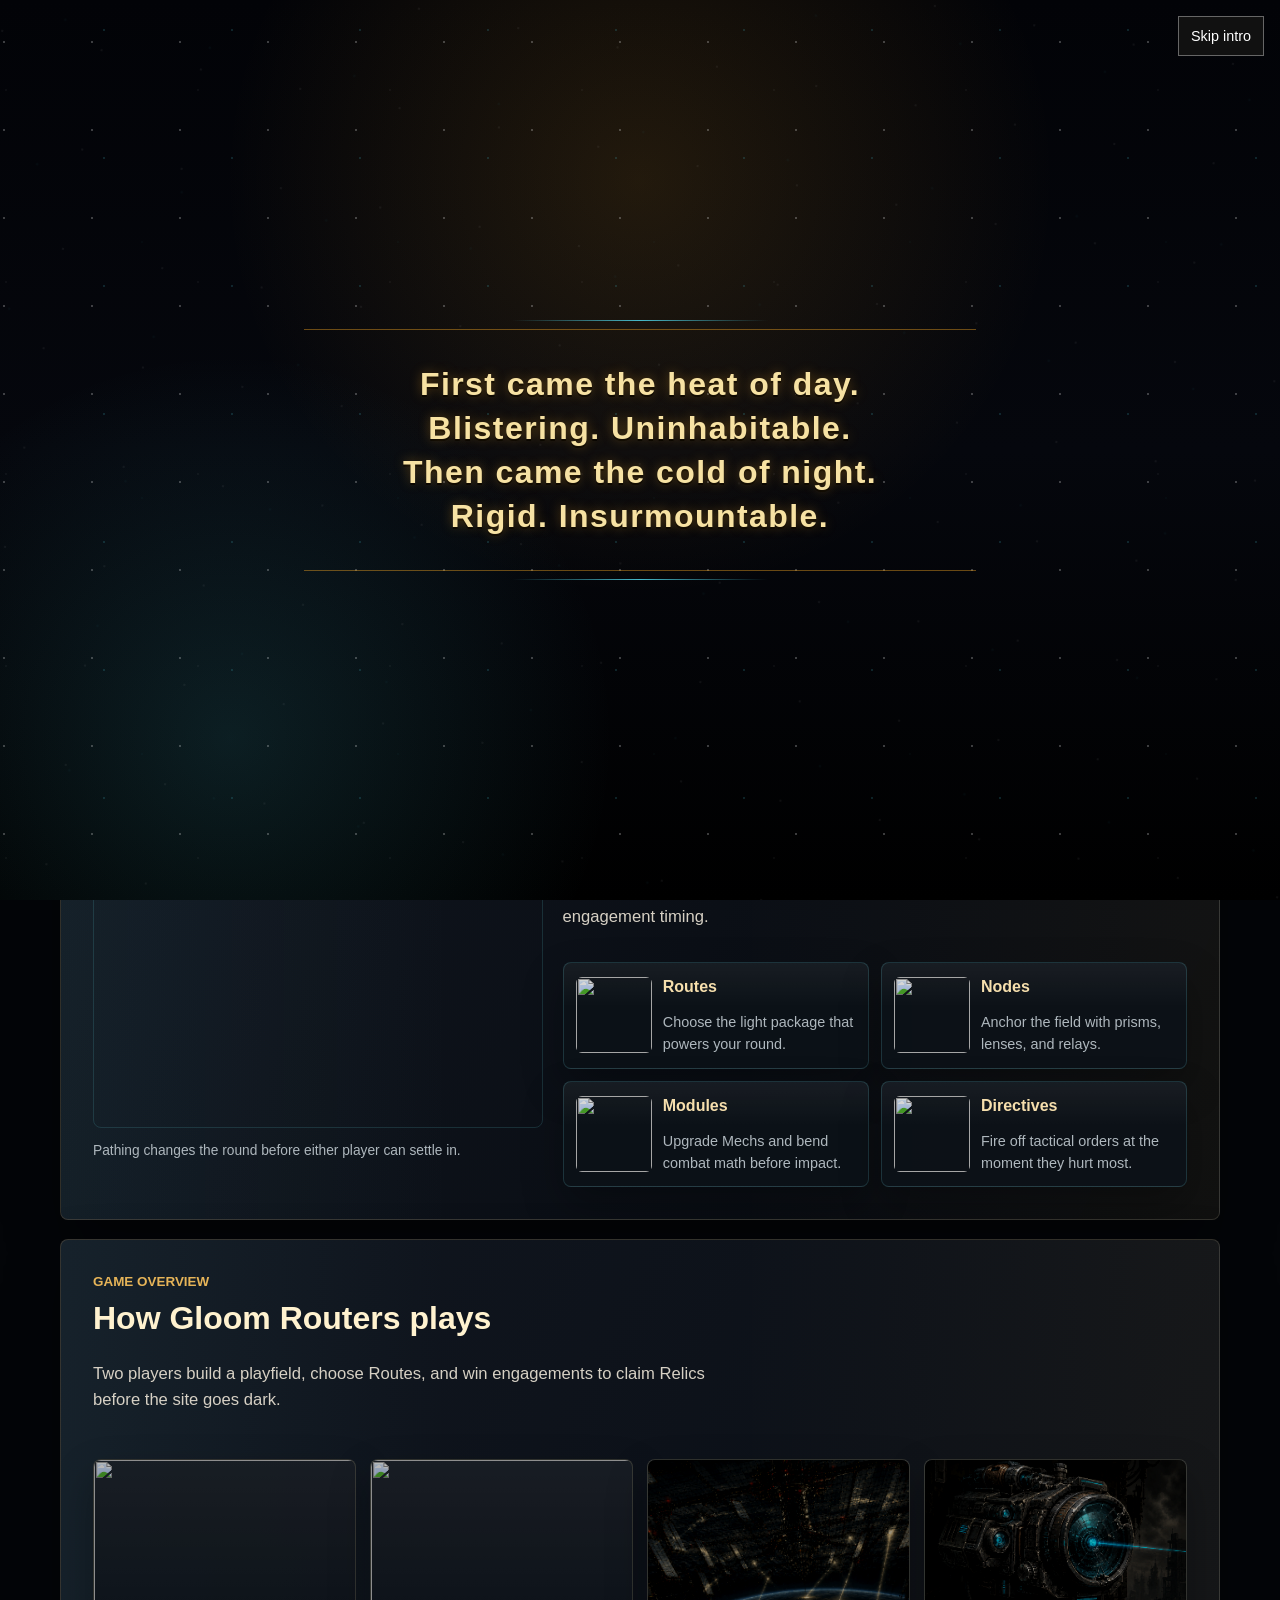
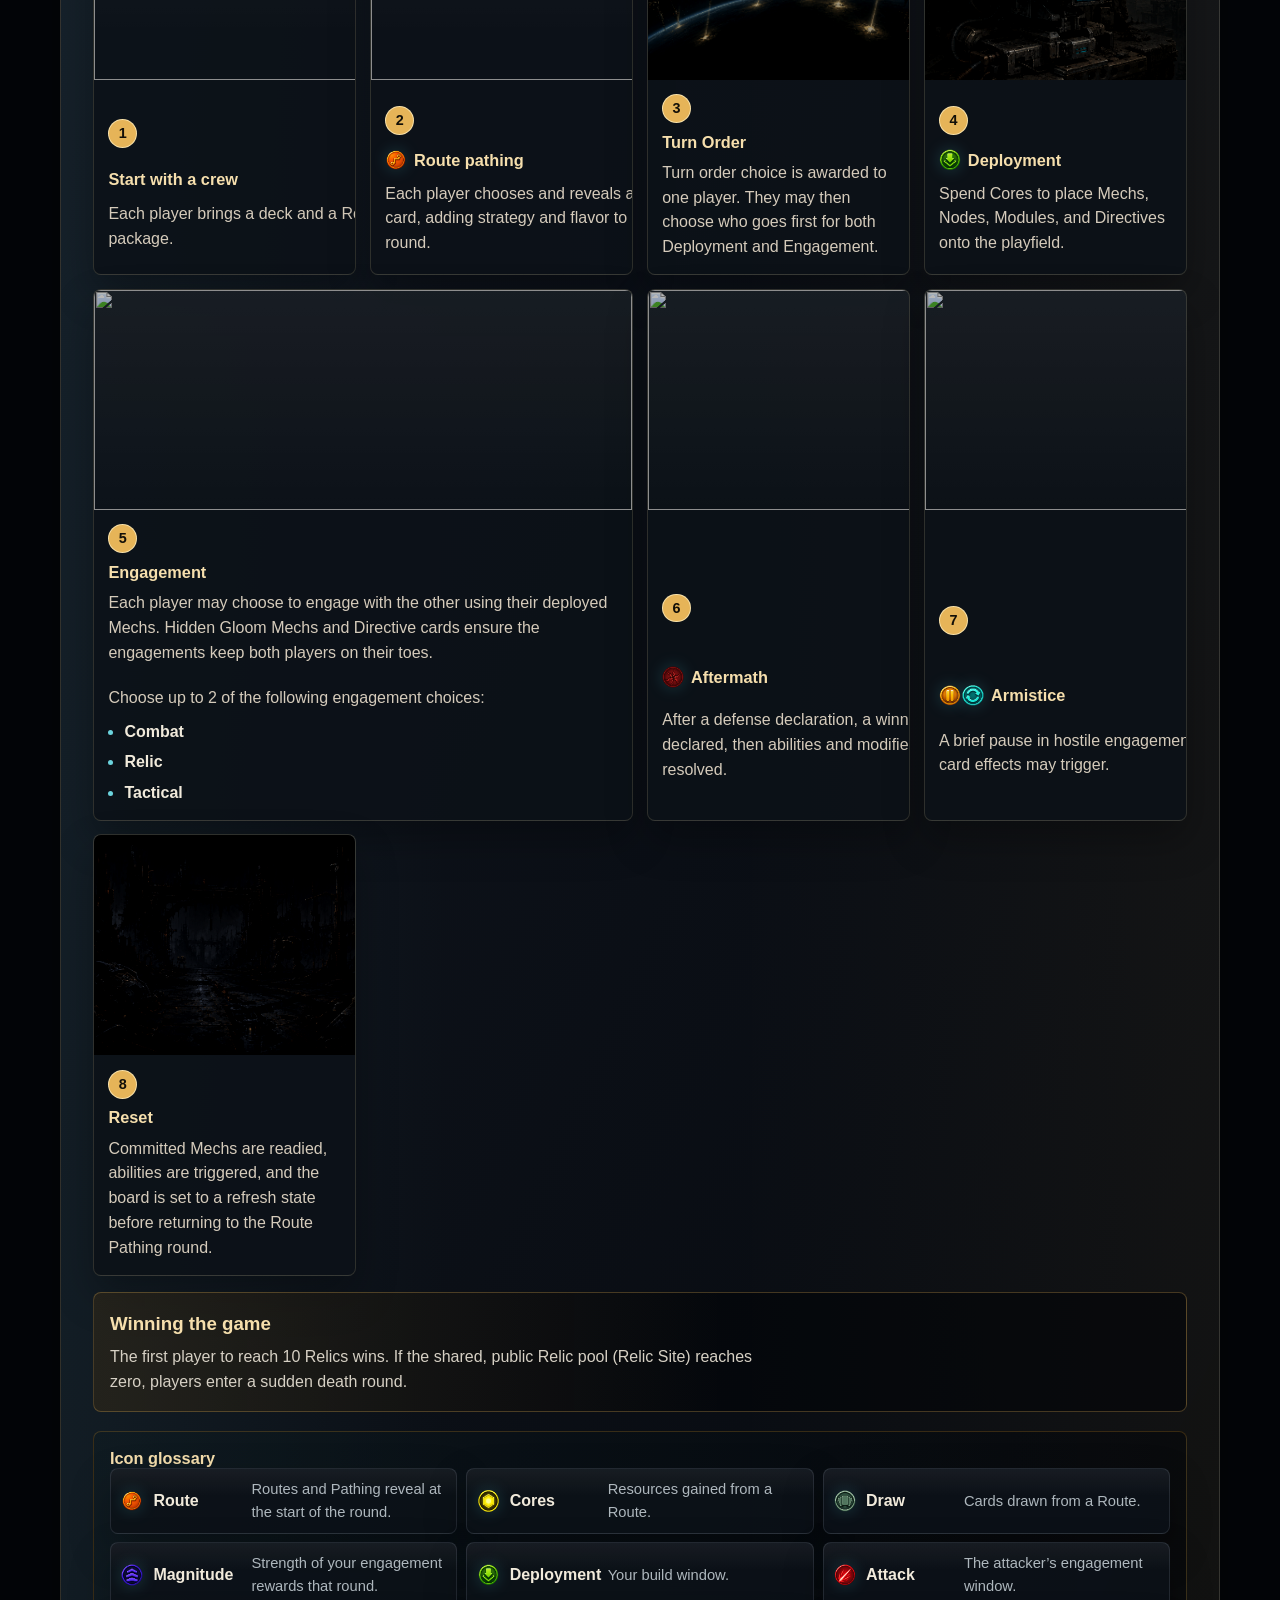
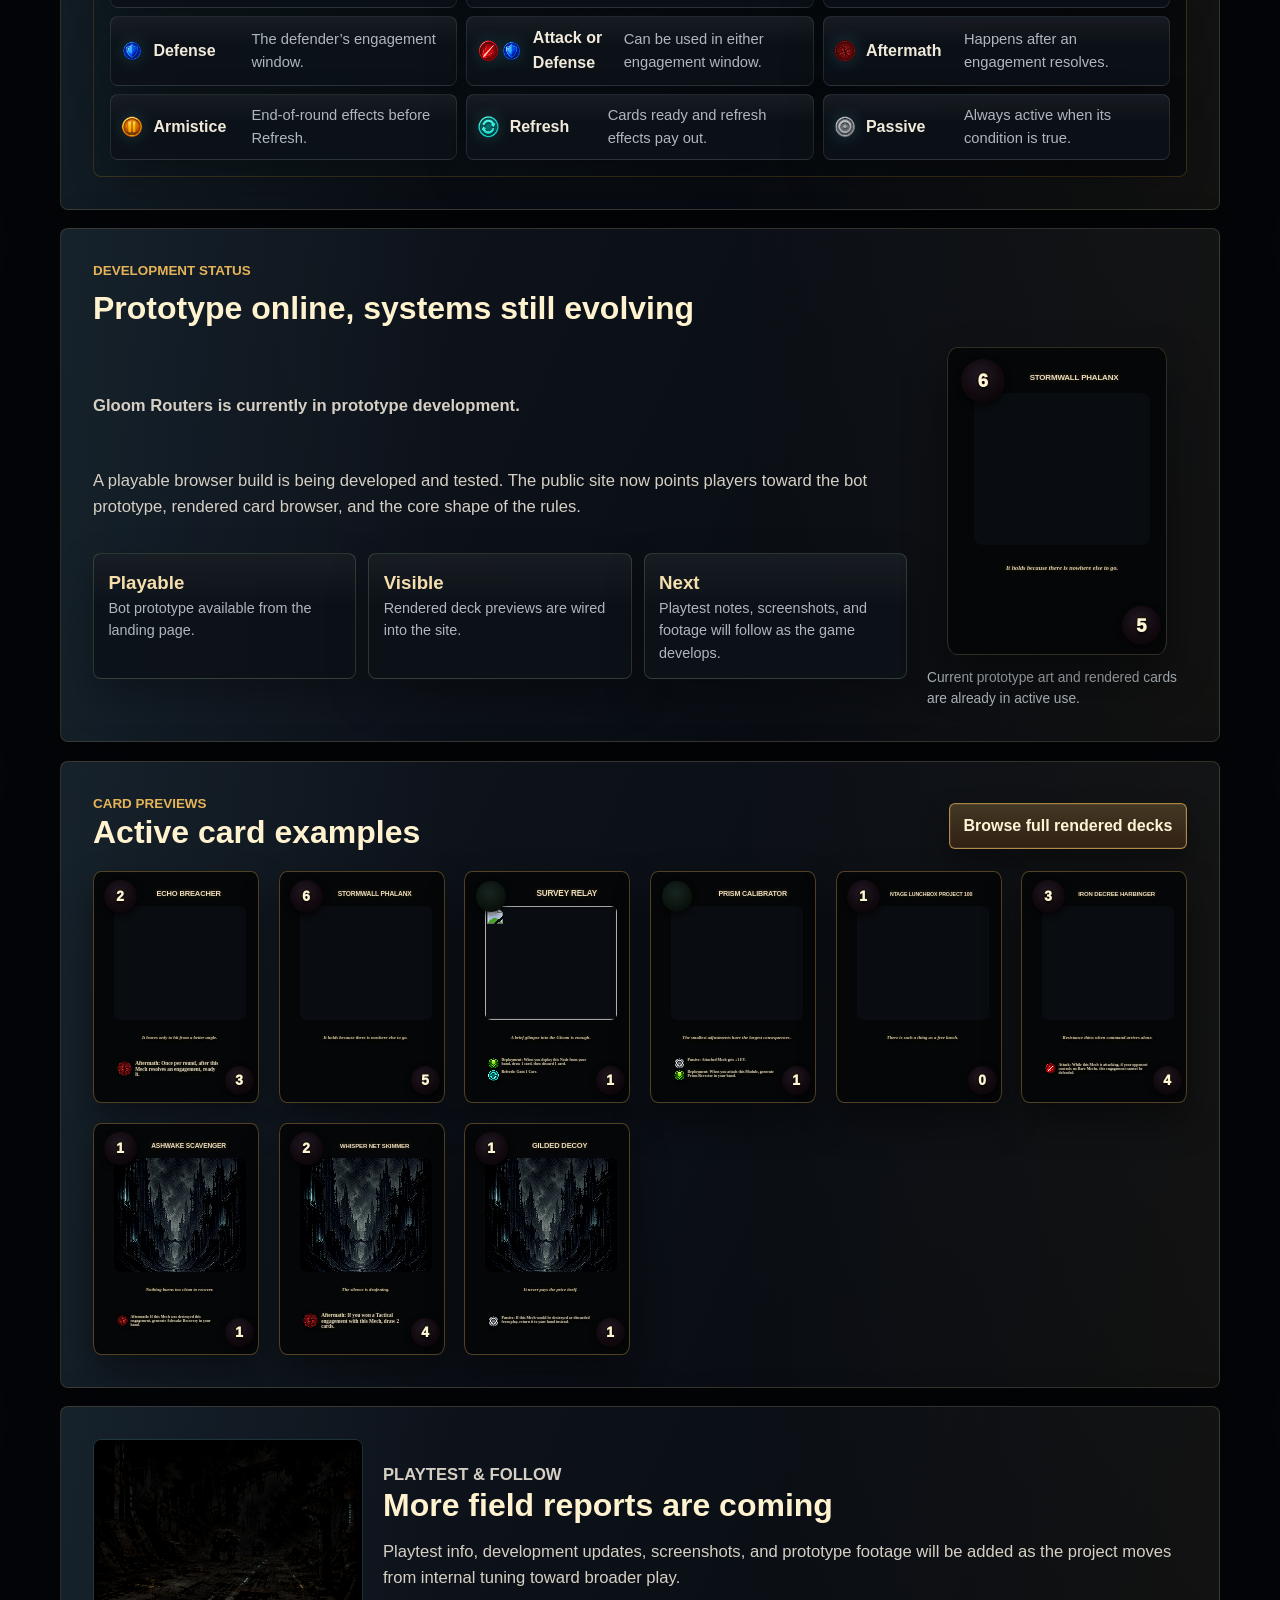
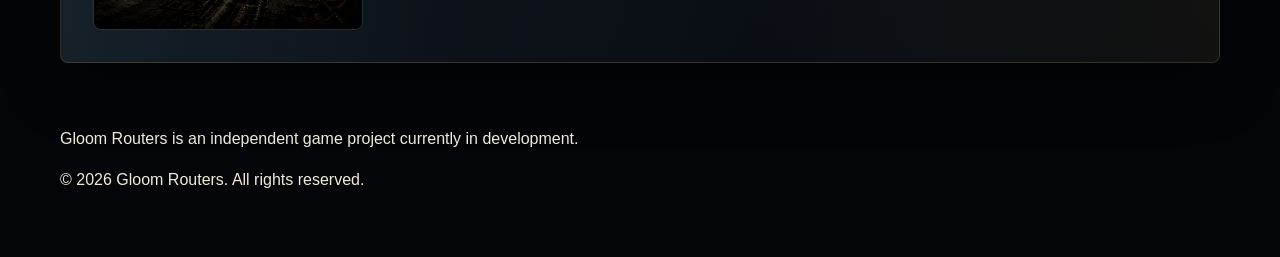
==== commit e8d79502: "Update static landing page UX" ====
--- a/index.html
+++ b/index.html
@@ -3,11 +3,31 @@
   <head>
     <meta charset="UTF-8" />
     <meta name="viewport" content="width=device-width, initial-scale=1.0" />
-    <title>Gloom Routers | Route the light. Survive the dark.</title>
+    <title>Gloom Routers</title>
     <meta
       name="description"
       content="Gloom Routers is a dark sci-fi tactical card/board game about rival expedition machines fighting over engineered light corridors in a ruined world."
     />
+    <meta property="og:site_name" content="Gloom Routers" />
+    <meta property="og:title" content="Gloom Routers" />
+    <meta
+      property="og:description"
+      content="A dark sci-fi tactical card and board game about rival expedition machines, hidden threats, and contested Relics."
+    />
+    <meta property="og:type" content="website" />
+    <meta property="og:url" content="https://gloomrouters.com/" />
+    <meta property="og:image" content="https://gloomrouters.com/assets/card-assets/mechs/echo_breacher.png" />
+    <meta property="og:image:alt" content="Echo Breacher full card art from Gloom Routers." />
+    <meta name="twitter:card" content="summary_large_image" />
+    <meta name="twitter:title" content="Gloom Routers" />
+    <meta
+      name="twitter:description"
+      content="A dark sci-fi tactical card and board game about rival expedition machines, hidden threats, and contested Relics."
+    />
+    <meta name="twitter:image" content="https://gloomrouters.com/assets/card-assets/mechs/echo_breacher.png" />
+    <meta name="twitter:image:alt" content="Echo Breacher full card art from Gloom Routers." />
+    <link rel="icon" type="image/png" href="assets/card-assets/mechs/echo_breacher.png" />
+    <link rel="apple-touch-icon" href="assets/card-assets/mechs/echo_breacher.png" />
     <link rel="stylesheet" href="styles.css" />
     <link rel="stylesheet" href="cards/card-render.css" />
   </head>
@@ -19,161 +39,219 @@
       <img class="intro-title" id="intro-title" src="assets/shitpileCubedTitleArt.png" alt="Shitpile Cubed Productions Presents title" width="1280" height="720" />
     </div>
 
-    <header class="hero">
+    <header class="hero" aria-labelledby="hero-title">
       <div class="hero__content">
-        <p class="eyebrow">Prototype Development</p>
-        <h1>Gloom Routers</h1>
-        <p class="tagline">Route the light. Survive the dark.</p>
-        <p>
-          Gloom Routers is a dark sci-fi tactical card/board game about rival
-          expedition machines fighting over engineered light corridors in a
-          ruined world.
-        </p>
-        <p class="hero__actions">
-          <a class="hero__button" href="/play/">Play vs Bot</a>
-          <button type="button" class="hero__button hero__button--secondary" id="intro-replay">Replay Intro</button>
-        </p>
+        <div class="hero__copy">
+          <p class="eyebrow">Prototype Development</p>
+          <h1 id="hero-title">Gloom Routers</h1>
+          <p class="hero__lede">
+            A dark sci-fi tactical card and board game about rival expedition
+            machines forcing engineered light through a ruined world.
+          </p>
+          <div class="hero__actions" aria-label="Primary actions">
+            <a class="hero__button" href="/play/">Play vs Bot</a>
+            <button type="button" class="hero__button hero__button--secondary" id="intro-replay">Replay Intro</button>
+          </div>
+          <dl class="hero__facts" aria-label="Prototype highlights">
+            <div>
+              <dt>Mode</dt>
+              <dd>Browser prototype</dd>
+            </div>
+            <div>
+              <dt>Core loop</dt>
+              <dd>Route, deploy, engage</dd>
+            </div>
+            <div>
+              <dt>Goal</dt>
+              <dd>Secure Relics</dd>
+            </div>
+          </dl>
+        </div>
+        <div class="hero__media" aria-label="Gloom Routers art preview">
+          <img class="hero__title-art" src="assets/gloomRoutersTitleArt.png" alt="Gloom Routers title art" width="1536" height="1024" />
+          <div class="hero__asset-strip" aria-hidden="true">
+            <img src="assets/card-assets/routes/prism_sweep.png" alt="" width="1491" height="1055" />
+            <img src="assets/card-assets/mechs/heliostride_colossus.png" alt="" width="1254" height="1254" />
+            <img src="assets/card-assets/nodes/command_prism.png" alt="" width="1254" height="1254" />
+            <img src="assets/card-assets/directives/predatory_geometry.png" alt="" width="1254" height="1254" />
+          </div>
+        </div>
       </div>
     </header>
 
     <main>
-      <section aria-labelledby="what-it-is">
-        <h2 id="what-it-is">What it is</h2>
-        <p>
-          Command Mechs, contest Relics, and build a strong playfield. Gloom
-          Routers focuses on tactical pathing, high-pressure engagements, and
-          board-state control through cards.
-        </p>
+      <section class="pitch-section" aria-labelledby="what-it-is">
+        <div class="section-heading">
+          <p class="section-kicker">What it is</p>
+          <h2 id="what-it-is">A tactical fight over temporary light</h2>
+        </div>
+        <div class="pitch-layout">
+          <figure class="feature-art">
+            <img src="assets/card-assets/pathing/ghostlight_spill.png" alt="Ghostlight Spill pathing art" width="1491" height="1055" />
+            <figcaption>Pathing changes the round before either player can settle in.</figcaption>
+          </figure>
+          <div class="pitch-copy">
+            <p>
+              Command Mechs, build routing infrastructure, and contest Relics in
+              a hostile playfield split between bright Corridors and the Gloom.
+              Every round starts with route selection, then turns into a pressure
+              puzzle of deployments, hidden threats, and engagement timing.
+            </p>
+            <div class="system-grid" aria-label="Core card systems">
+              <article class="system-card">
+                <img src="assets/card-assets/routes/quiet_transit.png" alt="" width="1491" height="1055" />
+                <h3>Routes</h3>
+                <p>Choose the light package that powers your round.</p>
+              </article>
+              <article class="system-card">
+                <img src="assets/card-assets/nodes/recovery_lens.png" alt="" width="1254" height="1254" />
+                <h3>Nodes</h3>
+                <p>Anchor the field with prisms, lenses, and relays.</p>
+              </article>
+              <article class="system-card">
+                <img src="assets/card-assets/modules/vector_harness.png" alt="" width="1254" height="1254" />
+                <h3>Modules</h3>
+                <p>Upgrade Mechs and bend combat math before impact.</p>
+              </article>
+              <article class="system-card">
+                <img src="assets/card-assets/directives/prism_lockdown.png" alt="" width="1254" height="1254" />
+                <h3>Directives</h3>
+                <p>Fire off tactical orders at the moment they hurt most.</p>
+              </article>
+            </div>
+          </div>
+        </div>
       </section>
 
       <section class="game-overview" aria-labelledby="game-overview">
-        <div class="section-kicker">Game Overview</div>
-        <h2 id="game-overview">How Gloom Routers Plays</h2>
-        <p class="section-intro">
-          Gloom Routers is a two-player card battle about building a playfield,
-          choosing Routes, and winning engagements to claim Relics.
-        </p>
+        <div class="section-heading">
+          <p class="section-kicker">Game Overview</p>
+          <h2 id="game-overview">How Gloom Routers plays</h2>
+          <p class="section-intro">
+            Two players build a playfield, choose Routes, and win engagements to
+            claim Relics before the site goes dark.
+          </p>
+        </div>
 
         <div class="overview-steps" aria-label="Game flow overview">
           <article class="overview-step">
-            <div class="overview-step__number" aria-hidden="true">1</div>
-            <div class="overview-step__body">
-              <h3>Starting Out</h3>
-              <p>
-                Each player starts with a deck, a Route package, a hand of cards,
-                Cores, and Relics. Cores are the resource you spend to play
-                cards. Relics are how you pull ahead and win.
-              </p>
-            </div>
-          </article>
-
-          <article class="overview-step">
-            <div class="overview-step__number" aria-hidden="true">2</div>
-            <div class="overview-step__body">
-              <h3><img class="rule-icon" src="assets/card-assets/icons/route.png" alt="Route icon" width="24" height="24" /> Route Pathing</h3>
-              <p>
-                Each round begins with Route Pathing. Both players choose a
-                Route, then reveal them together. Routes give you
-                <span class="icon-label"><img class="rule-icon" src="assets/card-assets/icons/core.png" alt="Cores icon" width="22" height="22" /> Cores</span>,
-                <span class="icon-label"><img class="rule-icon" src="assets/card-assets/icons/draw.png" alt="Draw icon" width="22" height="22" /> cards</span>,
-                and
-                <span class="icon-label"><img class="rule-icon" src="assets/card-assets/icons/magnitude.png" alt="Magnitude icon" width="22" height="22" /> Magnitude</span>
-                for the round. A Pathing card is also revealed, changing the
-                round in some way.
-              </p>
-            </div>
-          </article>
-
-          <article class="overview-step">
-            <div class="overview-step__number" aria-hidden="true">3</div>
-            <div class="overview-step__body">
+            <img class="overview-step__image" src="assets/card-assets/mechs/ashwake_scavenger.png" alt="" width="1254" height="1254" />
+            <div class="overview-step__body">
+              <span class="overview-step__number" aria-hidden="true">1</span>
+              <h3>Start with a crew</h3>
+              <p>
+                Each player brings a deck and a Route package.
+              </p>
+            </div>
+          </article>
+
+          <article class="overview-step">
+            <img class="overview-step__image" src="assets/card-assets/routes/prism_sweep.png" alt="" width="1491" height="1055" />
+            <div class="overview-step__body">
+              <span class="overview-step__number" aria-hidden="true">2</span>
+              <h3><img class="rule-icon" src="assets/card-assets/icons/route.png" alt="Route icon" width="24" height="24" /> Route pathing</h3>
+              <p>
+                Each player chooses and reveals a route card, adding strategy
+                and flavor to the current round.
+              </p>
+            </div>
+          </article>
+
+          <article class="overview-step">
+            <img class="overview-step__image" src="assets/card-assets/pathing/heliostat_drift.png" alt="" width="1491" height="1055" />
+            <div class="overview-step__body">
+              <span class="overview-step__number" aria-hidden="true">3</span>
               <h3>Turn Order</h3>
               <p>
-                Next, one player chooses turn order. This usually gives the
-                player who is behind a little control over how the round unfolds.
-              </p>
-            </div>
-          </article>
-
-          <article class="overview-step">
-            <div class="overview-step__number" aria-hidden="true">4</div>
-            <div class="overview-step__body">
+                Turn order choice is awarded to one player. They may then
+                choose who goes first for both Deployment and Engagement.
+              </p>
+            </div>
+          </article>
+
+          <article class="overview-step">
+            <img class="overview-step__image" src="assets/card-assets/modules/signal_scope.png" alt="" width="1254" height="1254" />
+            <div class="overview-step__body">
+              <span class="overview-step__number" aria-hidden="true">4</span>
               <h3><img class="rule-icon" src="assets/card-assets/icons/deployment.png" alt="Deployment icon" width="24" height="24" /> Deployment</h3>
               <p>
-                During Deployment, players spend Cores to add Mechs, Nodes,
-                Modules, and Directives to the playfield.
+                Spend Cores to place Mechs, Nodes, Modules, and Directives onto
+                the playfield.
               </p>
             </div>
           </article>
 
           <article class="overview-step overview-step--wide">
-            <div class="overview-step__number" aria-hidden="true">5</div>
-            <div class="overview-step__body">
-              <h3>Engagements</h3>
-              <p>
-                Most fights are decided by Engagement Value (EV). EV is the
-                strength of your Mechs, plus bonuses from cards already on the
-                playfield.
-              </p>
-              <p>
-                <span class="icon-label"><img class="rule-icon" src="assets/card-assets/icons/attack.png" alt="Attack icon" width="22" height="22" /> During Engagements</span>,
-                players attack with Ready Mechs and choose one of three
-                engagement types:
-              </p>
+            <img class="overview-step__image" src="assets/card-assets/directives/breach_reckoning.png" alt="" width="1254" height="1254" />
+            <div class="overview-step__body">
+              <span class="overview-step__number" aria-hidden="true">5</span>
+              <h3>Engagement</h3>
+              <p>
+                Each player may choose to engage with the other using their
+                deployed Mechs. Hidden Gloom Mechs and Directive cards ensure
+                the engagements keep both players on their toes.
+              </p>
+              <p>Choose up to 2 of the following engagement choices:</p>
               <ul class="engagement-list">
-                <li><strong>Combat</strong> pressures the opponent’s playfield.</li>
-                <li><strong>Relic engagements</strong> take Relics.</li>
-                <li><strong>Tactical engagements</strong> create utility swings, like readying Mechs, committing enemy Mechs, drawing cards, or disrupting the opponent.</li>
+                <li><strong>Combat</strong></li>
+                <li><strong>Relic</strong></li>
+                <li><strong>Tactical</strong></li>
               </ul>
-              <p>
-                <span class="icon-label"><img class="rule-icon" src="assets/card-assets/icons/defense.png" alt="Defense icon" width="22" height="22" /> The defender</span>
-                may block with Ready Mechs, or let the attack go uncontested.
-                Then compare attacking EV to defending EV. Higher EV wins; ties
-                go to the attacker.
-              </p>
-            </div>
-          </article>
-
-          <article class="overview-step">
-            <div class="overview-step__number" aria-hidden="true">6</div>
-            <div class="overview-step__body">
-              <h3><img class="rule-icon" src="assets/card-assets/icons/aftermath.png" alt="Aftermath icon" width="24" height="24" /> After The Fight</h3>
-              <p>Aftermath effects happen after an engagement resolves.</p>
-            </div>
-          </article>
-
-          <article class="overview-step">
-            <div class="overview-step__number" aria-hidden="true">7</div>
-            <div class="overview-step__body">
+            </div>
+          </article>
+
+          <article class="overview-step">
+            <img class="overview-step__image" src="assets/card-assets/directives/ashwake_recovery.png" alt="" width="1254" height="1254" />
+            <div class="overview-step__body">
+              <span class="overview-step__number" aria-hidden="true">6</span>
+              <h3><img class="rule-icon" src="assets/card-assets/icons/aftermath.png" alt="Aftermath icon" width="24" height="24" /> Aftermath</h3>
+              <p>
+                After a defense declaration, a winner is declared, then
+                abilities and modifiers are resolved.
+              </p>
+            </div>
+          </article>
+
+          <article class="overview-step">
+            <img class="overview-step__image" src="assets/card-assets/nodes/survey_relay.png" alt="" width="1254" height="1254" />
+            <div class="overview-step__body">
+              <span class="overview-step__number" aria-hidden="true">7</span>
               <h3>
                 <span class="paired-icons">
                   <img class="rule-icon" src="assets/card-assets/icons/armistice.png" alt="Armistice icon" width="24" height="24" />
                   <img class="rule-icon" src="assets/card-assets/icons/refresh.png" alt="Refresh icon" width="24" height="24" />
                 </span>
-                End Of Round
+                Armistice
               </h3>
-              <p>
-                After both players finish engaging, Armistice and Refresh clean
-                up the round, ready cards, pay out refresh effects, and start the
-                next round.
-              </p>
-            </div>
-          </article>
-
-          <article class="overview-step">
-            <div class="overview-step__number" aria-hidden="true">8</div>
-            <div class="overview-step__body">
-              <h3>Winning</h3>
-              <p>
-                If the Relic Site runs out and the game is still tied, sudden
-                death rounds continue until one player pulls ahead.
-              </p>
-            </div>
-          </article>
-        </div>
+              <p>A brief pause in hostile engagement in which card effects may trigger.</p>
+            </div>
+          </article>
+
+          <article class="overview-step">
+            <img class="overview-step__image" src="assets/card-assets/routes/total_blackout.png" alt="" width="1491" height="1055" />
+            <div class="overview-step__body">
+              <span class="overview-step__number" aria-hidden="true">8</span>
+              <h3>Reset</h3>
+              <p>
+                Committed Mechs are readied, abilities are triggered, and the
+                board is set to a refresh state before returning to the Route
+                Pathing round.
+              </p>
+            </div>
+          </article>
+        </div>
+
+        <aside class="win-condition-panel">
+          <h3>Winning the game</h3>
+          <p>
+            The first player to reach 10 Relics wins. If the shared, public
+            Relic pool (Relic Site) reaches zero, players enter a sudden death
+            round.
+          </p>
+        </aside>
 
         <div class="icon-glossary" aria-labelledby="icon-glossary">
-          <h3 id="icon-glossary">Icon Glossary</h3>
+          <h3 id="icon-glossary">Icon glossary</h3>
           <div class="glossary-grid">
             <div class="glossary-item"><img class="rule-icon" src="assets/card-assets/icons/route.png" alt="Route icon" width="24" height="24" /><strong>Route</strong><span>Routes and Pathing reveal at the start of the round.</span></div>
             <div class="glossary-item"><img class="rule-icon" src="assets/card-assets/icons/core.png" alt="Cores icon" width="24" height="24" /><strong>Cores</strong><span>Resources gained from a Route.</span></div>
@@ -191,23 +269,84 @@
         </div>
       </section>
 
-      <section aria-labelledby="status">
-        <h2 id="status">Development status</h2>
-        <p><strong>Gloom Routers is currently in prototype development.</strong></p>
-        <p>A playable browser prototype is being developed and tested.</p>
-        <p>Screenshots and prototype footage will be added as the game develops.</p>
+      <section class="status-section" aria-labelledby="status">
+        <div class="section-heading">
+          <p class="section-kicker">Development Status</p>
+          <h2 id="status">Prototype online, systems still evolving</h2>
+        </div>
+        <div class="status-layout">
+          <div class="status-copy">
+            <p><strong>Gloom Routers is currently in prototype development.</strong></p>
+            <p>
+              A playable browser build is being developed and tested. The public
+              site now points players toward the bot prototype, rendered card
+              browser, and the core shape of the rules.
+            </p>
+            <div class="status-grid" aria-label="Current development focus">
+              <article>
+                <h3>Playable</h3>
+                <p>Bot prototype available from the landing page.</p>
+              </article>
+              <article>
+                <h3>Visible</h3>
+                <p>Rendered deck previews are wired into the site.</p>
+              </article>
+              <article>
+                <h3>Next</h3>
+                <p>Playtest notes, screenshots, and footage will follow as the game develops.</p>
+              </article>
+            </div>
+          </div>
+          <figure class="status-art">
+            <article class="rendered-card status-current-card" aria-label="Stormwall Phalanx mech card">
+              <div class="card-art-window">
+                <img class="card-art-bg" src="assets/card-assets/backgrounds/corridor-pixel.png" alt="" loading="lazy" decoding="async" />
+                <img class="card-art-main" src="assets/card-assets/mechs/stormwall_phalanx.png" alt="" loading="lazy" decoding="async" />
+              </div>
+              <img class="card-frame" src="assets/card-assets/frames/aurora-frame.png" alt="" loading="lazy" decoding="async" />
+              <div class="card-icon card-icon--ev">
+                <img src="assets/card-assets/icons/ev.png" alt="" loading="lazy" decoding="async" />
+                <strong>6</strong>
+              </div>
+              <div class="card-icon card-icon--cost">
+                <img src="assets/card-assets/icons/core-cost.png" alt="" loading="lazy" decoding="async" />
+                <strong>5</strong>
+              </div>
+              <div class="card-name fit-long">Stormwall Phalanx</div>
+              <div class="card-rarity">
+                <img src="assets/card-assets/icons/si.png" alt="SI rarity" loading="lazy" decoding="async" />
+              </div>
+              <div class="card-flavor">It holds because there is nowhere else to go.</div>
+            </article>
+            <figcaption>Current prototype art and rendered cards are already in active use.</figcaption>
+          </figure>
+        </div>
       </section>
 
-      <section aria-labelledby="cards">
-        <h2 id="cards">Card previews</h2>
-        <p>Selected active in-game card examples are shown below. <a href="/cards">Browse the full rendered card decks</a>.</p>
+      <section class="cards-section" aria-labelledby="cards">
+        <div class="section-heading section-heading--inline">
+          <div>
+            <p class="section-kicker">Card Previews</p>
+            <h2 id="cards">Active card examples</h2>
+          </div>
+          <a class="section-link" href="/cards">Browse full rendered decks</a>
+        </div>
         <div class="card-showcase" id="homepage-card-showcase" aria-label="Selected rendered Gloom Routers cards"></div>
       </section>
 
-      <section aria-labelledby="follow">
-        <h2 id="follow">Playtest & follow</h2>
-        <p>Playtest info coming later.</p>
-        <p>Development updates coming soon.</p>
+      <section class="follow-section" aria-labelledby="follow">
+        <div class="follow-panel">
+          <img src="assets/card-assets/pathing/occluded_corridor.png" alt="" width="1491" height="1055" />
+          <div>
+            <p class="section-kicker">Playtest & Follow</p>
+            <h2 id="follow">More field reports are coming</h2>
+            <p>
+              Playtest info, development updates, screenshots, and prototype
+              footage will be added as the project moves from internal tuning
+              toward broader play.
+            </p>
+          </div>
+        </div>
       </section>
     </main>
 
--- a/styles.css
+++ b/styles.css
@@ -11,12 +11,17 @@
 }
 
 * { box-sizing: border-box; }
+html {
+  overflow-x: hidden;
+}
+
 body {
   margin: 0;
   font-family: "Segoe UI", Roboto, Helvetica, Arial, sans-serif;
   color: var(--text);
   background: radial-gradient(circle at top right, #1a2130, var(--bg) 45%), var(--bg);
   line-height: 1.55;
+  overflow-x: hidden;
 }
 
 .intro-overlay {
@@ -173,7 +178,6 @@
   margin: 0 0 0.75rem;
 }
 h1 { font-size: clamp(2rem, 5vw, 3.3rem); margin: 0; }
-.tagline { color: var(--cyan); font-weight: 600; margin-top: 0.5rem; }
 .hero__actions {
   display: flex;
   flex-wrap: wrap;
@@ -452,3 +456,696 @@
     font-size: 0.9rem;
   }
 }
+
+/* Landing page UX refresh */
+:root {
+  --bg: #030508;
+  --panel: rgba(13, 18, 24, 0.92);
+  --panel-strong: rgba(17, 23, 31, 0.96);
+  --text: #f1eadb;
+  --muted: #aeb7bd;
+  --amber: #e6b458;
+  --cyan: #6bd3dd;
+  --magenta: #c06fc2;
+  --green: #8fae7d;
+  --line: rgba(221, 198, 151, 0.2);
+  --line-cool: rgba(107, 211, 221, 0.2);
+}
+
+body {
+  min-width: 320px;
+  color: var(--text);
+  background:
+    linear-gradient(180deg, rgba(3, 5, 8, 0.5), #030508 28rem),
+    linear-gradient(110deg, rgba(12, 31, 37, 0.72), rgba(3, 5, 8, 0) 54rem),
+    url("assets/card-assets/backgrounds/gloom-pixel.png") center top / 560px auto,
+    #030508;
+}
+
+body::before {
+  position: fixed;
+  inset: 0;
+  z-index: -1;
+  content: "";
+  background:
+    linear-gradient(90deg, rgba(255, 255, 255, 0.025) 1px, transparent 1px),
+    linear-gradient(180deg, rgba(255, 255, 255, 0.018) 1px, transparent 1px);
+  background-size: 74px 74px;
+  mask-image: linear-gradient(180deg, rgba(0, 0, 0, 0.72), transparent 78%);
+  pointer-events: none;
+}
+
+.hero {
+  position: relative;
+  min-height: 680px;
+  overflow: hidden;
+  padding: 4.5rem 1.25rem 3rem;
+  border-bottom: 1px solid var(--line);
+  background:
+    linear-gradient(180deg, rgba(3, 5, 8, 0.16), #030508 94%),
+    linear-gradient(115deg, rgba(82, 26, 40, 0.62), transparent 28rem),
+    linear-gradient(245deg, rgba(28, 84, 91, 0.46), transparent 36rem);
+}
+
+.hero::before {
+  position: absolute;
+  inset: 0;
+  content: "";
+  background:
+    linear-gradient(90deg, rgba(3, 5, 8, 0.96) 0%, rgba(3, 5, 8, 0.78) 38%, rgba(3, 5, 8, 0.38) 100%),
+    url("assets/card-assets/pathing/occluded_corridor.png") center / cover no-repeat;
+  opacity: 0.64;
+}
+
+.hero::after {
+  position: absolute;
+  inset: auto 0 0;
+  height: 42%;
+  content: "";
+  background: linear-gradient(180deg, transparent, #030508 82%);
+  pointer-events: none;
+}
+
+.hero__content,
+main,
+footer {
+  position: relative;
+  z-index: 1;
+  width: min(1160px, calc(100% - 2rem));
+}
+
+.hero__content {
+  display: grid;
+  grid-template-columns: minmax(0, 0.9fr) minmax(360px, 1.1fr);
+  gap: 2rem;
+  align-items: center;
+  min-height: 570px;
+}
+
+.hero__copy {
+  display: grid;
+  gap: 1rem;
+  min-width: 0;
+  max-width: 620px;
+}
+
+.eyebrow,
+.section-kicker {
+  margin: 0;
+  color: var(--amber);
+  font-size: 0.84rem;
+  font-weight: 800;
+  letter-spacing: 0;
+  text-transform: uppercase;
+}
+
+h1,
+h2,
+h3,
+p {
+  overflow-wrap: anywhere;
+}
+
+h1 {
+  max-width: 11ch;
+  color: #fff7db;
+  font-size: 4.2rem;
+  line-height: 0.95;
+  text-shadow: 0 18px 34px rgba(0, 0, 0, 0.75), 0 0 22px rgba(230, 180, 88, 0.22);
+}
+
+h2 {
+  margin: 0;
+  color: #fff2cf;
+  font-size: 2rem;
+  line-height: 1.08;
+}
+
+h3 {
+  color: #f6dfad;
+}
+
+.hero__lede,
+.section-intro,
+.pitch-copy > p,
+.status-copy > p,
+.follow-panel p {
+  color: #d6d0c4;
+  font-size: 1.04rem;
+}
+
+.hero__actions {
+  gap: 0.7rem;
+  margin: 0.35rem 0 0;
+}
+
+.hero__button,
+.section-link {
+  min-height: 2.8rem;
+  border-radius: 6px;
+  color: #fff5d6;
+  background:
+    linear-gradient(180deg, rgba(230, 180, 88, 0.24), rgba(91, 53, 18, 0.44)),
+    rgba(16, 18, 20, 0.76);
+  border: 1px solid rgba(230, 180, 88, 0.68);
+  box-shadow: 0 14px 28px rgba(0, 0, 0, 0.34), inset 0 0 0 1px rgba(255, 245, 214, 0.08);
+}
+
+.hero__button--secondary {
+  color: #dafbff;
+  background:
+    linear-gradient(180deg, rgba(107, 211, 221, 0.18), rgba(14, 57, 64, 0.34)),
+    rgba(16, 18, 20, 0.76);
+  border-color: rgba(107, 211, 221, 0.58);
+}
+
+.hero__button:hover,
+.hero__button:focus-visible,
+.section-link:hover,
+.section-link:focus-visible {
+  outline: 2px solid var(--amber);
+  outline-offset: 3px;
+  transform: translateY(-1px);
+}
+
+.hero__facts {
+  display: grid;
+  grid-template-columns: repeat(3, minmax(0, 1fr));
+  gap: 0.7rem;
+  margin: 0.85rem 0 0;
+}
+
+.hero__facts div,
+.status-grid article,
+.system-card,
+.overview-step,
+.glossary-item {
+  border-radius: 8px;
+  background:
+    linear-gradient(180deg, rgba(255, 255, 255, 0.05), transparent 42%),
+    var(--panel);
+  border: 1px solid var(--line);
+  box-shadow: 0 18px 40px rgba(0, 0, 0, 0.28);
+}
+
+.hero__facts div {
+  min-width: 0;
+  padding: 0.75rem;
+}
+
+.hero__facts dt {
+  color: var(--muted);
+  font-size: 0.72rem;
+  font-weight: 800;
+  text-transform: uppercase;
+}
+
+.hero__facts dd {
+  margin: 0.22rem 0 0;
+  color: #fff4d5;
+  font-size: 0.9rem;
+  font-weight: 800;
+}
+
+.hero__media {
+  position: relative;
+  width: 100%;
+  min-width: 0;
+  padding: 1rem;
+  border: 1px solid rgba(107, 211, 221, 0.18);
+  border-radius: 8px;
+  background:
+    linear-gradient(135deg, rgba(107, 211, 221, 0.08), rgba(192, 111, 194, 0.1)),
+    rgba(4, 7, 10, 0.72);
+  box-shadow: 0 34px 70px rgba(0, 0, 0, 0.54);
+}
+
+.hero__title-art {
+  display: block;
+  width: 100%;
+  height: auto;
+  max-height: 520px;
+  aspect-ratio: 3 / 2;
+  object-fit: contain;
+  border-radius: 6px;
+  background: #050607;
+  filter: contrast(1.05) brightness(0.9) saturate(1.08);
+}
+
+.hero__asset-strip {
+  position: absolute;
+  right: 1.4rem;
+  bottom: -1.4rem;
+  left: 1.4rem;
+  display: grid;
+  grid-template-columns: repeat(4, minmax(0, 1fr));
+  gap: 0.65rem;
+}
+
+.hero__asset-strip img,
+.system-card img,
+.overview-step__image,
+.feature-art img,
+.follow-panel > img {
+  display: block;
+  width: 100%;
+  object-fit: cover;
+}
+
+.hero__asset-strip img {
+  aspect-ratio: 1;
+  height: 128px;
+  padding: 0.25rem;
+  border: 1px solid rgba(241, 234, 219, 0.16);
+  border-radius: 6px;
+  background: rgba(3, 5, 8, 0.84);
+  box-shadow: 0 16px 28px rgba(0, 0, 0, 0.45);
+}
+
+main {
+  display: grid;
+  gap: 1.15rem;
+  padding: 0 0 2rem;
+}
+
+main section {
+  position: relative;
+  padding: 2rem;
+  overflow: hidden;
+  border: 1px solid var(--line);
+  border-radius: 8px;
+  background:
+    linear-gradient(115deg, rgba(18, 24, 33, 0.94), rgba(6, 9, 13, 0.96)),
+    rgba(6, 9, 13, 0.94);
+  box-shadow: 0 24px 54px rgba(0, 0, 0, 0.34);
+}
+
+main section::before {
+  position: absolute;
+  inset: 0;
+  content: "";
+  background:
+    linear-gradient(90deg, rgba(107, 211, 221, 0.06), transparent 34%),
+    linear-gradient(270deg, rgba(230, 180, 88, 0.05), transparent 42%);
+  pointer-events: none;
+}
+
+main section > * {
+  position: relative;
+  z-index: 1;
+}
+
+.section-heading {
+  display: grid;
+  gap: 0.55rem;
+  margin-bottom: 1.35rem;
+}
+
+.section-heading--inline {
+  grid-template-columns: minmax(0, 1fr) auto;
+  align-items: end;
+  gap: 1rem;
+}
+
+.section-link {
+  display: inline-flex;
+  align-items: center;
+  justify-content: center;
+  padding: 0.6rem 0.85rem;
+  font-weight: 800;
+  text-decoration: none;
+}
+
+.pitch-layout,
+.status-layout {
+  display: grid;
+  grid-template-columns: minmax(280px, 0.72fr) minmax(0, 1fr);
+  gap: 1.25rem;
+  align-items: stretch;
+}
+
+.feature-art,
+.status-art {
+  display: grid;
+  align-content: start;
+  gap: 0.75rem;
+  min-width: 0;
+  margin: 0;
+}
+
+.feature-art img {
+  height: auto;
+  aspect-ratio: 1491 / 1055;
+  border: 1px solid var(--line-cool);
+  border-radius: 8px;
+  filter: saturate(1.04) contrast(1.08) brightness(0.78);
+}
+
+figcaption {
+  color: var(--muted);
+  font-size: 0.86rem;
+}
+
+.pitch-copy,
+.status-copy {
+  display: grid;
+  gap: 1rem;
+  align-content: start;
+  min-width: 0;
+}
+
+.hero__lede,
+.pitch-copy > p,
+.status-copy > p,
+.follow-panel p {
+  max-width: 100%;
+}
+
+.system-grid,
+.status-grid {
+  display: grid;
+  gap: 0.75rem;
+}
+
+.system-grid {
+  grid-template-columns: repeat(2, minmax(0, 1fr));
+}
+
+.system-card {
+  display: grid;
+  grid-template-columns: 76px minmax(0, 1fr);
+  gap: 0.7rem;
+  align-items: center;
+  min-width: 0;
+  padding: 0.75rem;
+  border-color: rgba(107, 211, 221, 0.18);
+}
+
+.system-card img {
+  grid-row: 1 / span 2;
+  width: 76px;
+  height: 76px;
+  border-radius: 6px;
+  filter: saturate(1.08) contrast(1.08) brightness(0.84);
+}
+
+.system-card h3,
+.system-card p,
+.status-grid h3,
+.status-grid p {
+  margin: 0;
+}
+
+.system-card h3,
+.system-card p {
+  grid-column: 2;
+}
+
+.system-card h3 {
+  font-size: 1rem;
+}
+
+.system-card p,
+.status-grid p {
+  color: var(--muted);
+  font-size: 0.9rem;
+}
+
+.overview-steps {
+  grid-template-columns: repeat(4, minmax(0, 1fr));
+  gap: 0.85rem;
+}
+
+.overview-step {
+  grid-template-columns: 1fr;
+  gap: 0;
+  min-width: 0;
+  padding: 0;
+  overflow: hidden;
+  border-color: rgba(221, 198, 151, 0.17);
+}
+
+.overview-step--wide {
+  grid-column: span 2;
+}
+
+.overview-step__image {
+  aspect-ratio: 16 / 10;
+  height: 220px;
+  min-height: 132px;
+  filter: saturate(1.04) contrast(1.08) brightness(0.72);
+}
+
+.overview-step__body {
+  display: grid;
+  gap: 0.55rem;
+  min-width: 0;
+  padding: 0.9rem;
+}
+
+.overview-step__number {
+  display: inline-grid;
+  place-items: center;
+  width: 1.8rem;
+  height: 1.8rem;
+  border-radius: 999px;
+  color: #120f08;
+  background: var(--amber);
+  border: 1px solid rgba(255, 242, 198, 0.72);
+  font-size: 0.9rem;
+  font-weight: 900;
+}
+
+.overview-step h3,
+.icon-glossary h3 {
+  margin: 0;
+  font-size: 1.02rem;
+}
+
+.overview-step p {
+  color: #d5cbbb;
+}
+
+.engagement-list {
+  gap: 0.35rem;
+  margin: 0;
+  padding-left: 1rem;
+}
+
+.icon-glossary {
+  border-radius: 8px;
+  background:
+    linear-gradient(90deg, rgba(107, 211, 221, 0.06), transparent),
+    rgba(3, 5, 8, 0.5);
+}
+
+.win-condition-panel {
+  display: grid;
+  gap: 0.45rem;
+  margin-top: 1rem;
+  padding: 1rem;
+  border: 1px solid rgba(230, 180, 88, 0.28);
+  border-radius: 8px;
+  background:
+    linear-gradient(90deg, rgba(230, 180, 88, 0.12), transparent 58%),
+    rgba(3, 5, 8, 0.56);
+}
+
+.win-condition-panel h3,
+.win-condition-panel p {
+  margin: 0;
+}
+
+.win-condition-panel p {
+  color: #d6d0c4;
+  max-width: 76ch;
+}
+
+.glossary-grid {
+  grid-template-columns: repeat(3, minmax(0, 1fr));
+}
+
+.glossary-item {
+  grid-template-columns: auto minmax(0, 0.45fr) minmax(0, 1fr);
+  border-color: rgba(157, 168, 188, 0.16);
+}
+
+.status-layout {
+  grid-template-columns: minmax(0, 1fr) 260px;
+  align-items: center;
+}
+
+.status-grid {
+  grid-template-columns: repeat(3, minmax(0, 1fr));
+}
+
+.status-grid article {
+  min-width: 0;
+  padding: 0.9rem;
+  border-color: rgba(143, 174, 125, 0.24);
+}
+
+.status-art {
+  justify-items: center;
+}
+
+.status-art > img {
+  width: min(100%, 220px);
+  height: auto;
+  border: 1px solid var(--line);
+  border-radius: 8px;
+  box-shadow: 0 22px 44px rgba(0, 0, 0, 0.44);
+}
+
+.status-art .status-current-card {
+  width: min(100%, 220px);
+  border: 1px solid var(--line);
+  box-shadow: 0 22px 44px rgba(0, 0, 0, 0.44);
+}
+
+.card-showcase {
+  grid-template-columns: repeat(auto-fit, minmax(140px, 1fr));
+  align-items: start;
+  margin-top: 0;
+}
+
+.card-showcase .rendered-card {
+  border-color: rgba(230, 180, 88, 0.34);
+  box-shadow: 0 18px 36px rgba(0, 0, 0, 0.42);
+}
+
+.follow-panel {
+  display: grid;
+  grid-template-columns: 270px minmax(0, 1fr);
+  gap: 1.25rem;
+  align-items: center;
+}
+
+.follow-panel > img {
+  height: auto;
+  aspect-ratio: 1491 / 1055;
+  border: 1px solid var(--line-cool);
+  border-radius: 8px;
+  filter: saturate(1.02) contrast(1.08) brightness(0.7);
+}
+
+footer {
+  padding-top: 1rem;
+  color: var(--muted);
+}
+
+@media (max-width: 980px) {
+  .hero {
+    min-height: auto;
+    padding: 3.25rem 1rem 2.6rem;
+  }
+
+  .hero__content,
+  .pitch-layout,
+  .status-layout,
+  .follow-panel {
+    grid-template-columns: 1fr;
+  }
+
+  .hero__content {
+    min-height: 0;
+  }
+
+  .hero__media {
+    order: -1;
+  }
+
+  .overview-steps {
+    grid-template-columns: repeat(2, minmax(0, 1fr));
+  }
+
+  .glossary-grid,
+  .status-grid {
+    grid-template-columns: repeat(2, minmax(0, 1fr));
+  }
+
+  .status-art img {
+    width: min(280px, 100%);
+  }
+}
+
+@media (max-width: 720px) {
+  .hero__content,
+  main,
+  footer {
+    width: min(100% - 1rem, 1160px);
+  }
+
+  h1 {
+    font-size: 3rem;
+  }
+
+  h2 {
+    font-size: 1.55rem;
+  }
+
+  main section {
+    padding: 1.1rem;
+  }
+
+  .section-heading--inline,
+  .system-grid,
+  .overview-steps,
+  .glossary-grid,
+  .status-grid {
+    grid-template-columns: 1fr;
+  }
+
+  .hero__facts {
+    grid-template-columns: 1fr;
+  }
+
+  .hero__lede {
+    max-width: 32ch;
+  }
+
+  .hero__asset-strip {
+    position: static;
+    margin-top: 0.65rem;
+    grid-template-columns: repeat(2, minmax(0, 1fr));
+  }
+
+  .hero__asset-strip img {
+    height: 92px;
+  }
+
+  .system-card {
+    grid-template-columns: 64px minmax(0, 1fr);
+  }
+
+  .system-card img {
+    width: 64px;
+    height: 64px;
+  }
+
+  .overview-step--wide {
+    grid-column: auto;
+  }
+
+  .overview-step__image {
+    height: 180px;
+  }
+
+  .glossary-item {
+    grid-template-columns: auto minmax(0, 1fr);
+  }
+
+  .glossary-item span:not(.paired-icons) {
+    grid-column: 2;
+  }
+}
+
+@media (max-width: 420px) {
+  h1 {
+    font-size: 2.45rem;
+  }
+
+  .hero__actions {
+    display: grid;
+  }
+}
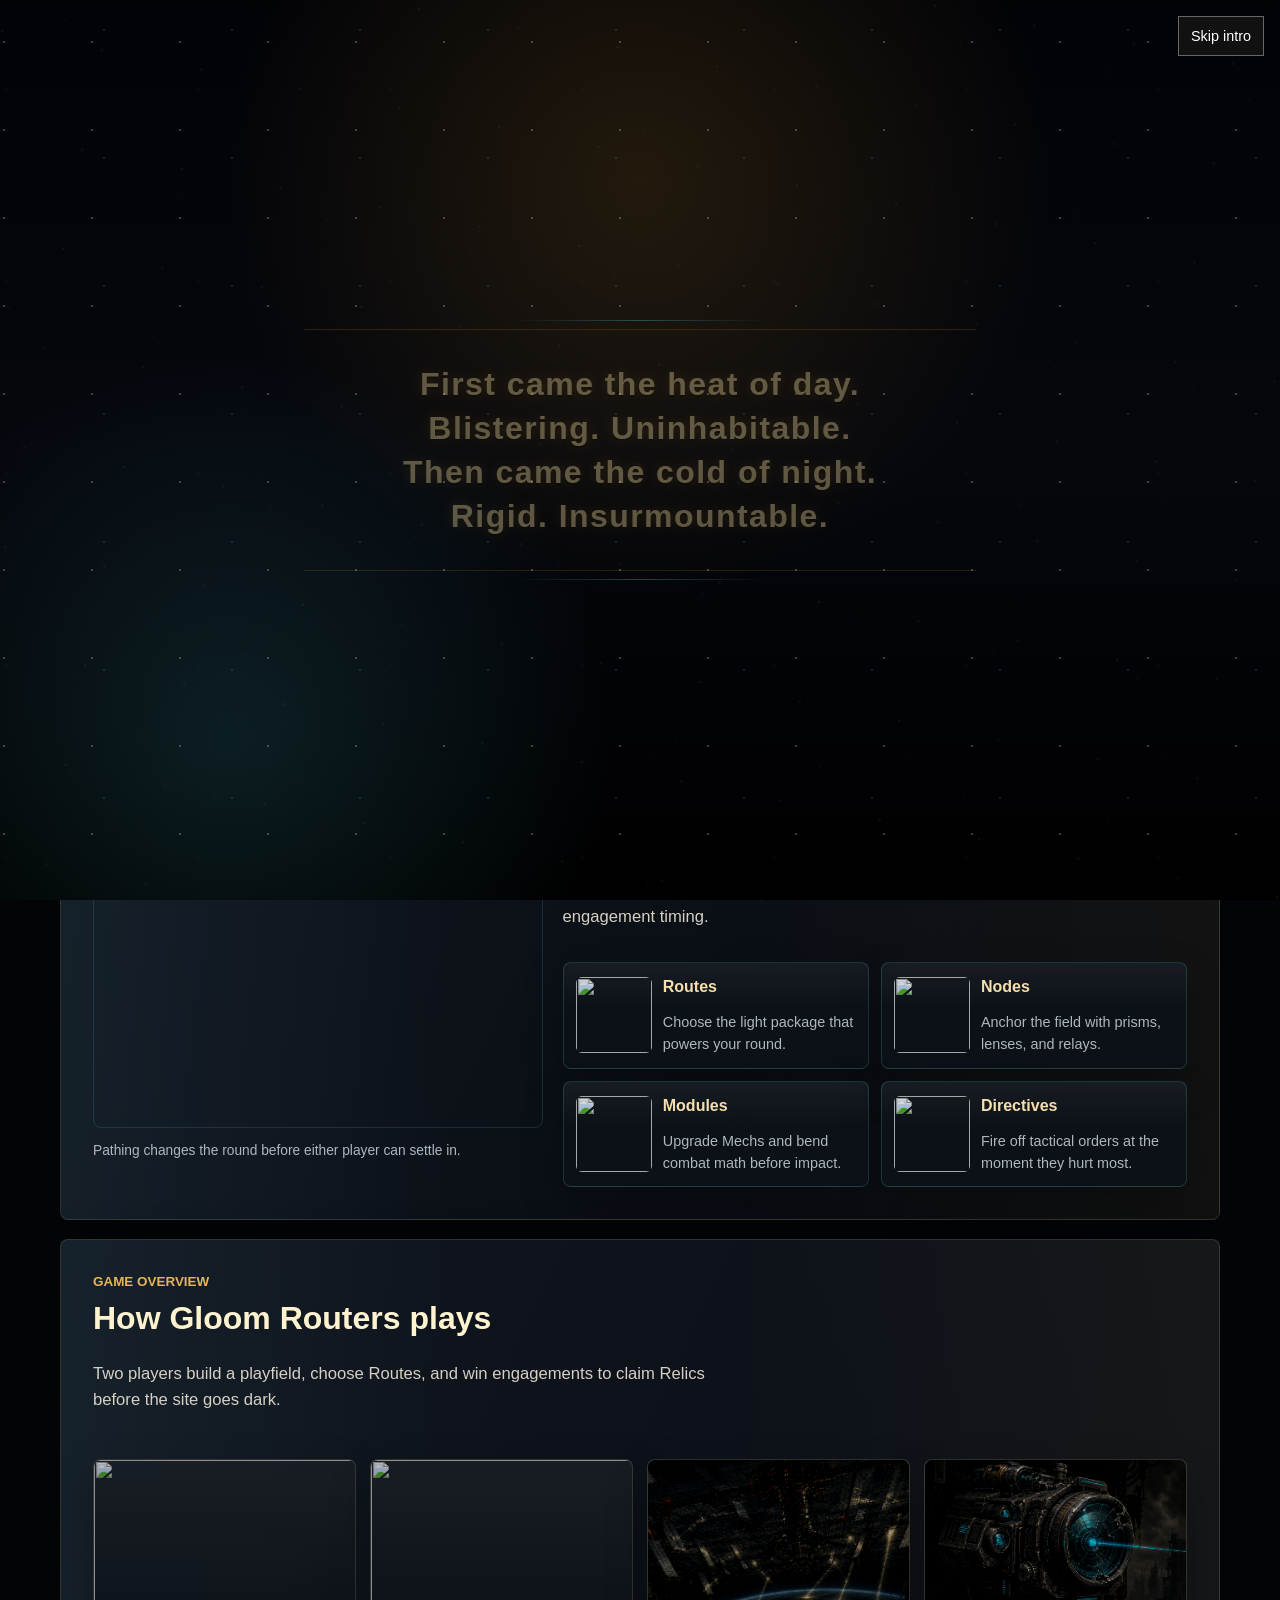
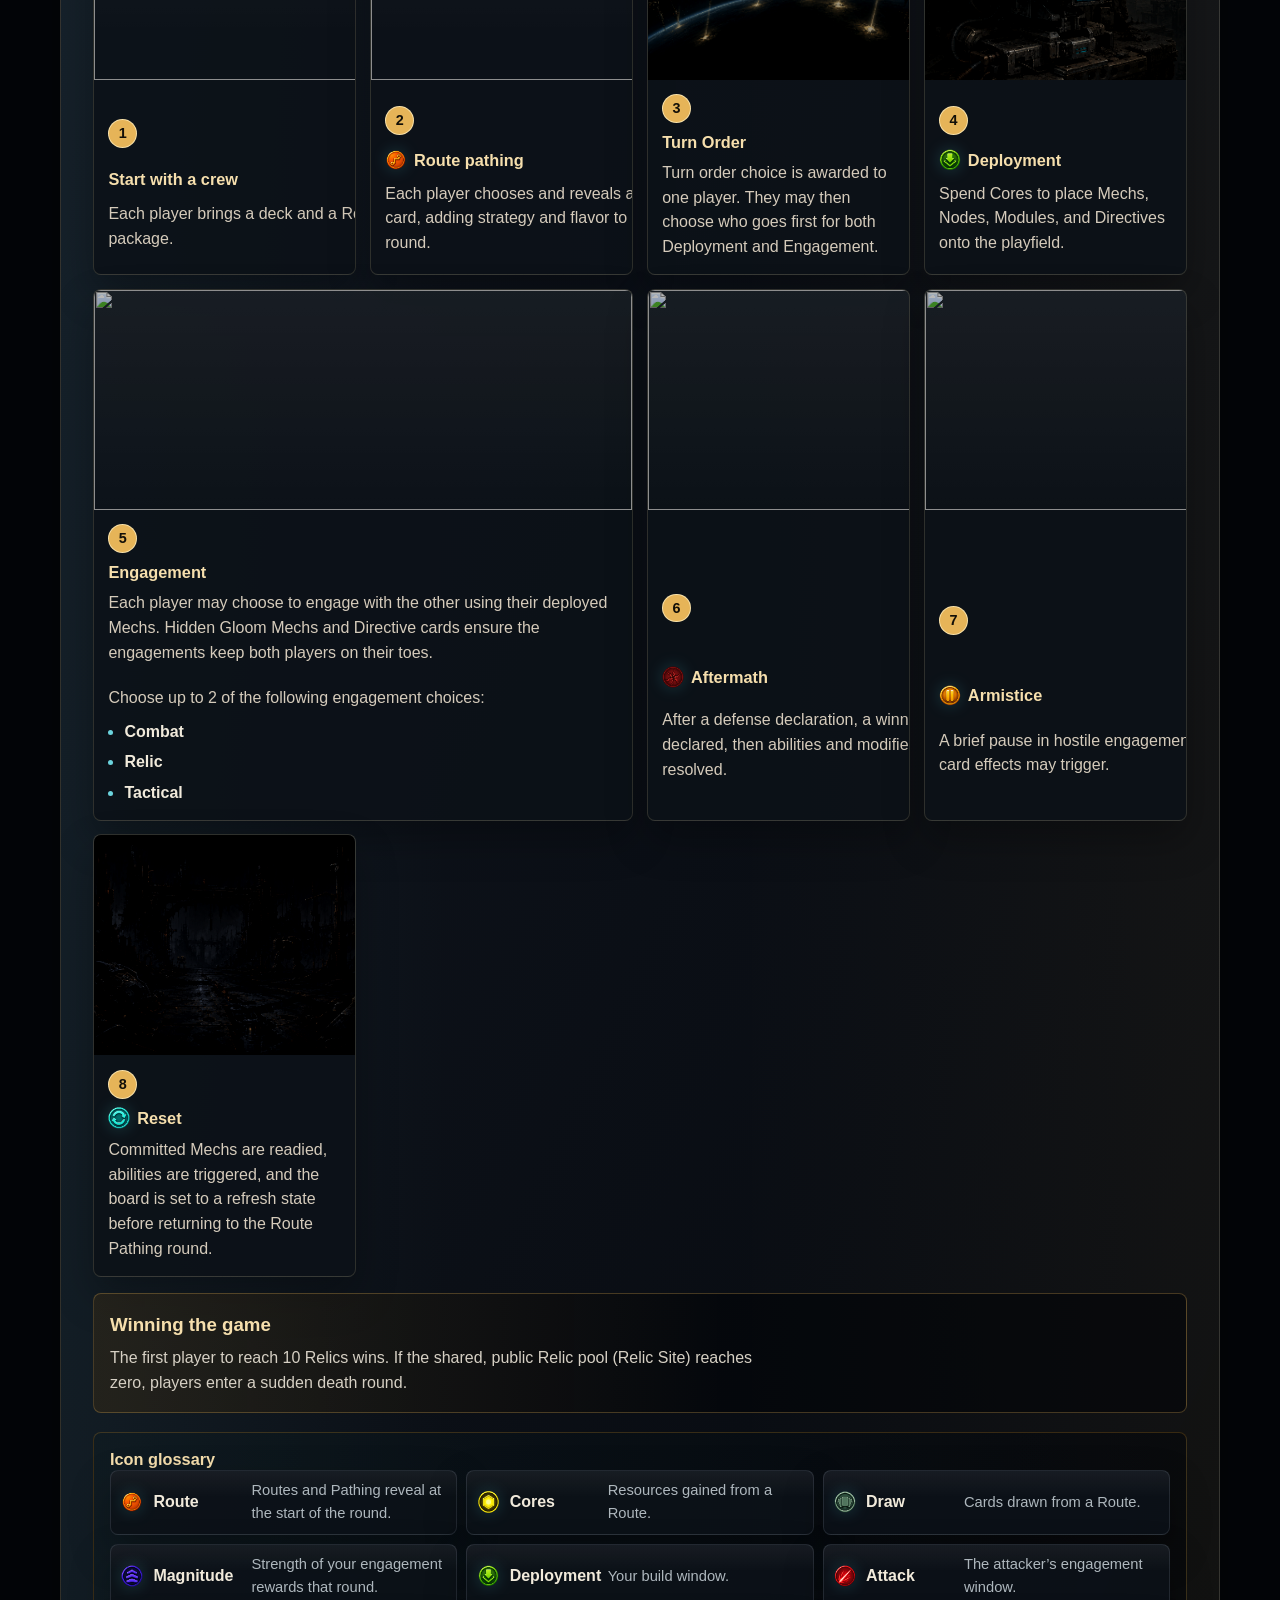
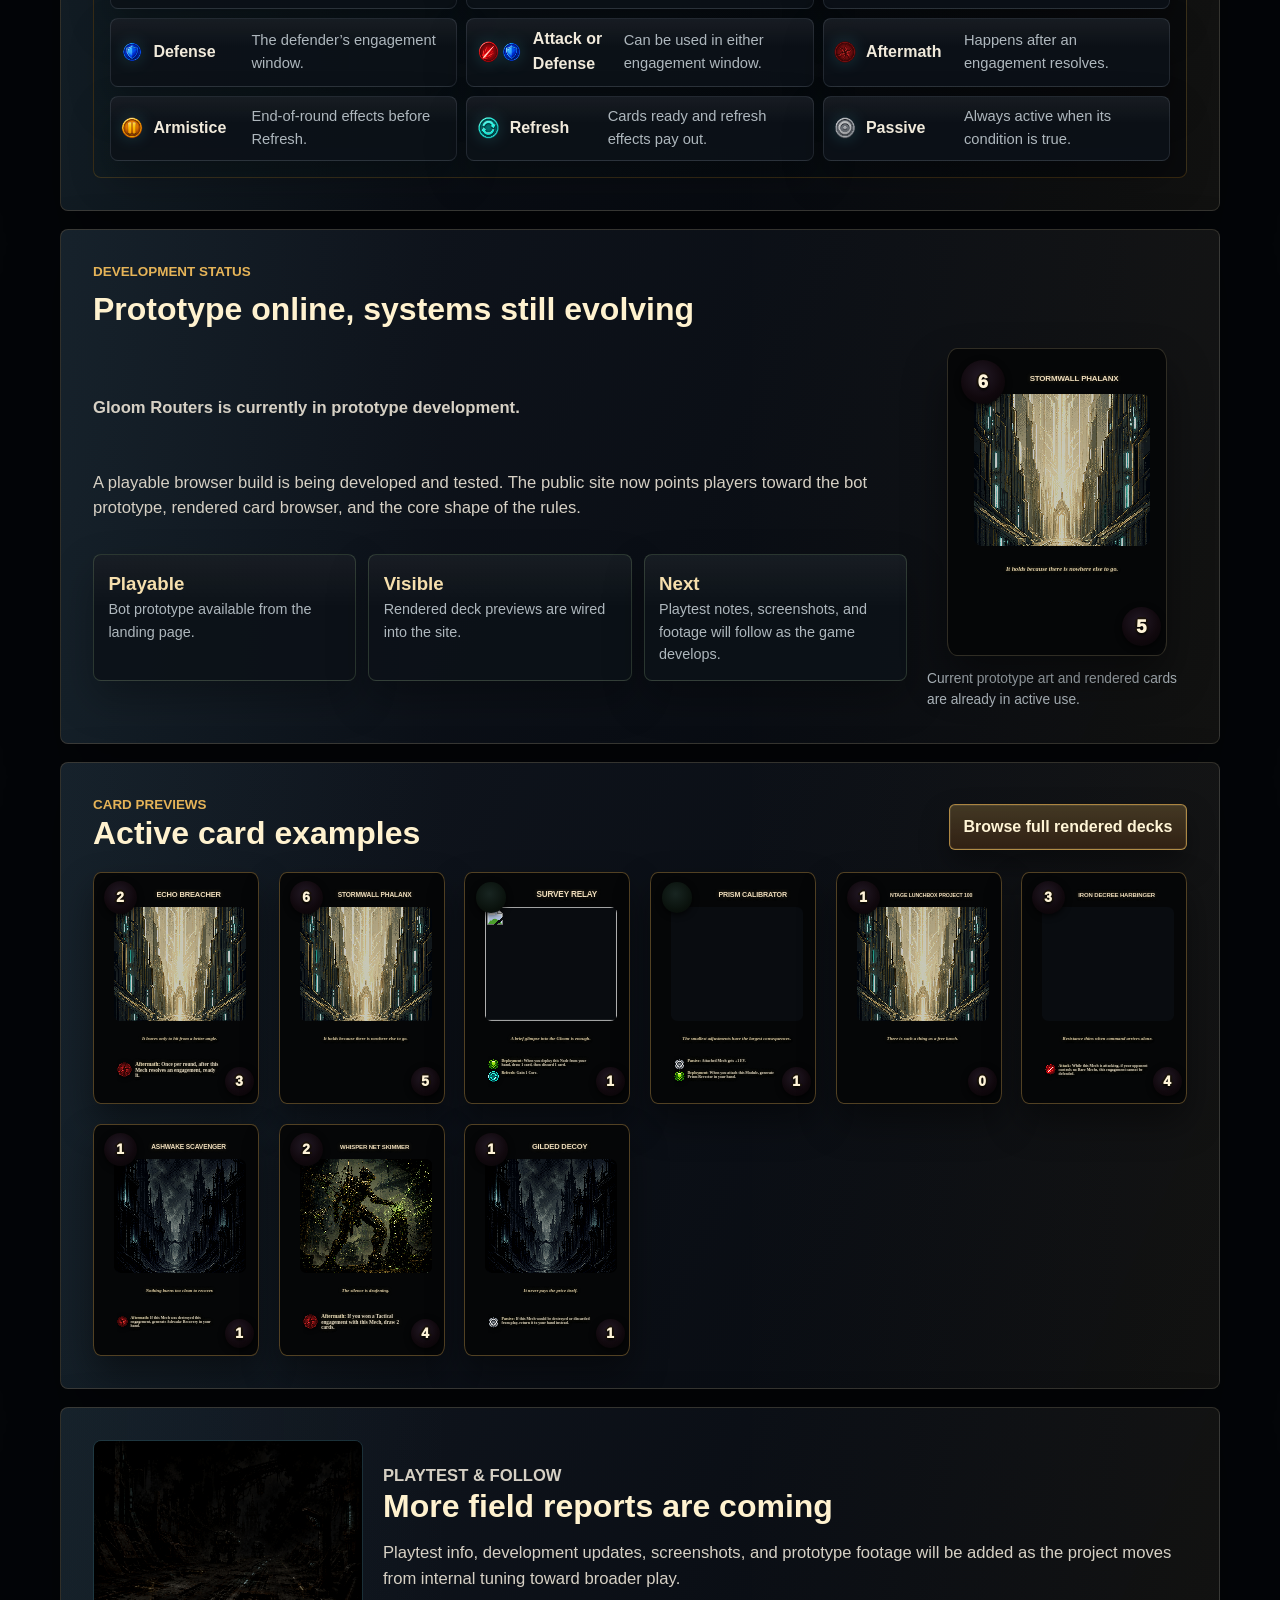
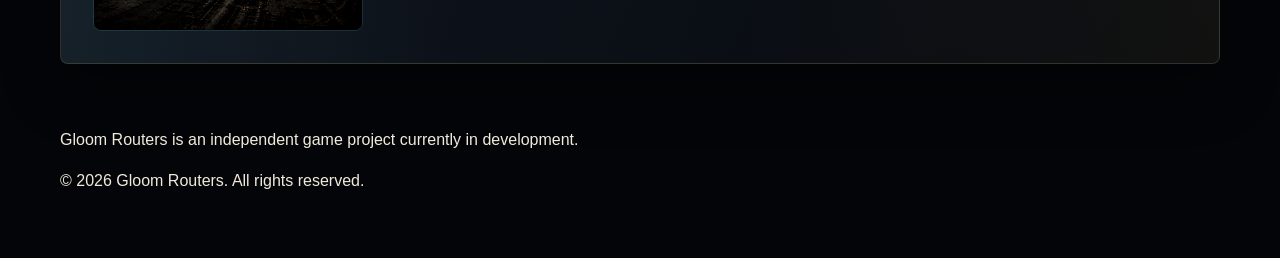
==== commit 36bbc9f3: "Polish landing page intro and hero previews" ====
--- a/index.html
+++ b/index.html
@@ -6,13 +6,13 @@
     <title>Gloom Routers</title>
     <meta
       name="description"
-      content="Gloom Routers is a dark sci-fi tactical card/board game about rival expedition machines fighting over engineered light corridors in a ruined world."
+      content="Gloom Routers is a dark sci-fi tactical card game about rival expedition machines fighting over engineered light corridors in a ruined world."
     />
     <meta property="og:site_name" content="Gloom Routers" />
     <meta property="og:title" content="Gloom Routers" />
     <meta
       property="og:description"
-      content="A dark sci-fi tactical card and board game about rival expedition machines, hidden threats, and contested Relics."
+      content="A dark sci-fi tactical card game about rival expedition machines, hidden threats, and contested Relics."
     />
     <meta property="og:type" content="website" />
     <meta property="og:url" content="https://gloomrouters.com/" />
@@ -22,7 +22,7 @@
     <meta name="twitter:title" content="Gloom Routers" />
     <meta
       name="twitter:description"
-      content="A dark sci-fi tactical card and board game about rival expedition machines, hidden threats, and contested Relics."
+      content="A dark sci-fi tactical card game about rival expedition machines, hidden threats, and contested Relics."
     />
     <meta name="twitter:image" content="https://gloomrouters.com/assets/card-assets/mechs/echo_breacher.png" />
     <meta name="twitter:image:alt" content="Echo Breacher full card art from Gloom Routers." />
@@ -45,7 +45,7 @@
           <p class="eyebrow">Prototype Development</p>
           <h1 id="hero-title">Gloom Routers</h1>
           <p class="hero__lede">
-            A dark sci-fi tactical card and board game about rival expedition
+            A dark sci-fi tactical card game about rival expedition
             machines forcing engineered light through a ruined world.
           </p>
           <div class="hero__actions" aria-label="Primary actions">
@@ -71,9 +71,9 @@
           <img class="hero__title-art" src="assets/gloomRoutersTitleArt.png" alt="Gloom Routers title art" width="1536" height="1024" />
           <div class="hero__asset-strip" aria-hidden="true">
             <img src="assets/card-assets/routes/prism_sweep.png" alt="" width="1491" height="1055" />
-            <img src="assets/card-assets/mechs/heliostride_colossus.png" alt="" width="1254" height="1254" />
-            <img src="assets/card-assets/nodes/command_prism.png" alt="" width="1254" height="1254" />
-            <img src="assets/card-assets/directives/predatory_geometry.png" alt="" width="1254" height="1254" />
+            <img src="assets/card-assets/mechs/whisper_net_skimmer.png" alt="" width="1254" height="1254" />
+            <img src="assets/card-assets/mechs/vintage_lunchbox_project_10010.png" alt="" width="1254" height="1254" />
+            <img src="assets/card-assets/pathing/heliostat_drift.png" alt="" width="1672" height="941" />
           </div>
         </div>
       </div>
@@ -158,7 +158,7 @@
           </article>
 
           <article class="overview-step">
-            <img class="overview-step__image" src="assets/card-assets/pathing/heliostat_drift.png" alt="" width="1491" height="1055" />
+            <img class="overview-step__image" src="assets/card-assets/pathing/heliostat_drift.png" alt="" width="1672" height="941" />
             <div class="overview-step__body">
               <span class="overview-step__number" aria-hidden="true">3</span>
               <h3>Turn Order</h3>
@@ -217,10 +217,7 @@
             <div class="overview-step__body">
               <span class="overview-step__number" aria-hidden="true">7</span>
               <h3>
-                <span class="paired-icons">
-                  <img class="rule-icon" src="assets/card-assets/icons/armistice.png" alt="Armistice icon" width="24" height="24" />
-                  <img class="rule-icon" src="assets/card-assets/icons/refresh.png" alt="Refresh icon" width="24" height="24" />
-                </span>
+                <img class="rule-icon" src="assets/card-assets/icons/armistice.png" alt="Armistice icon" width="24" height="24" />
                 Armistice
               </h3>
               <p>A brief pause in hostile engagement in which card effects may trigger.</p>
@@ -231,7 +228,7 @@
             <img class="overview-step__image" src="assets/card-assets/routes/total_blackout.png" alt="" width="1491" height="1055" />
             <div class="overview-step__body">
               <span class="overview-step__number" aria-hidden="true">8</span>
-              <h3>Reset</h3>
+              <h3><img class="rule-icon" src="assets/card-assets/icons/refresh.png" alt="Refresh icon" width="24" height="24" /> Reset</h3>
               <p>
                 Committed Mechs are readied, abilities are triggered, and the
                 board is set to a refresh state before returning to the Route
@@ -420,6 +417,7 @@
           currentFrameKey = '';
           lore.innerHTML = '';
           lore.style.opacity = '0';
+          lore.classList.remove('intro-lore--final');
           image.style.opacity = '0';
           image.removeAttribute('src');
           image.alt = '';
@@ -454,6 +452,7 @@
           currentFrameKey = frameKey;
           overlay.classList.remove('is-title-card');
           image.style.opacity = '0';
+          lore.classList.toggle('intro-lore--final', index === loreSequence.length - 1);
           lore.innerHTML = loreSequence[index].html;
         };
 
@@ -464,6 +463,7 @@
           const frame = titleSequence[index];
           overlay.classList.add('is-title-card');
           lore.style.opacity = '0';
+          lore.classList.remove('intro-lore--final');
           image.src = frame.src;
           image.alt = frame.alt;
         };
@@ -485,9 +485,53 @@
           return 1;
         };
 
+        const getLoreFrameText = function (frame) {
+          return frame.html
+            .replace(/<br\s*\/?>/gi, ' ')
+            .replace(/<[^>]+>/g, ' ')
+            .replace(/\s+/g, ' ')
+            .trim();
+        };
+
+        const getLoreFrameDuration = function (index) {
+          const textLength = getLoreFrameText(loreSequence[index]).length;
+          if (textLength >= 260) return loreFrameDuration + 2000;
+          if (textLength >= 145) return loreFrameDuration + 1000;
+          return loreFrameDuration;
+        };
+
+        const loreFrameDurations = loreSequence.map(function (_, index) {
+          return getLoreFrameDuration(index);
+        });
+
+        const loreSequenceDuration = loreFrameDurations.reduce(function (total, duration) {
+          return total + duration;
+        }, 0);
+
+        const getLoreFrameAtElapsed = function (elapsed) {
+          let frameStart = 0;
+          for (let index = 0; index < loreFrameDurations.length; index += 1) {
+            const frameDuration = loreFrameDurations[index];
+            if (elapsed < frameStart + frameDuration || index === loreFrameDurations.length - 1) {
+              return {
+                index: index,
+                frameTime: elapsed - frameStart,
+                frameDuration: frameDuration
+              };
+            }
+            frameStart += frameDuration;
+          }
+
+          return {
+            index: loreFrameDurations.length - 1,
+            frameTime: 0,
+            frameDuration: loreFrameDurations[loreFrameDurations.length - 1]
+          };
+        };
+
         const playSequence = function () {
           const start = performance.now();
-          const loreDuration = loreFrameDuration * loreSequence.length;
+          const loreDuration = loreSequenceDuration;
           const titleDuration = titleFrameDuration * titleSequence.length;
           const totalDuration = loreDuration + titleDuration;
 
@@ -496,10 +540,9 @@
 
             const elapsed = now - start;
             if (elapsed < loreDuration) {
-              const index = Math.min(Math.floor(elapsed / loreFrameDuration), loreSequence.length - 1);
-              const frameTime = elapsed - index * loreFrameDuration;
-              showLoreFrame(index);
-              lore.style.opacity = String(Math.max(0, Math.min(1, opacityForFrame(frameTime, loreFrameDuration))));
+              const frame = getLoreFrameAtElapsed(elapsed);
+              showLoreFrame(frame.index);
+              lore.style.opacity = String(Math.max(0, Math.min(1, opacityForFrame(frame.frameTime, frame.frameDuration))));
             } else {
               const titleElapsed = elapsed - loreDuration;
               const index = Math.min(Math.floor(titleElapsed / titleFrameDuration), titleSequence.length - 1);
@@ -545,7 +588,7 @@
               return;
             }
 
-            timeoutId = setTimeout(tick, frame.type === 'lore' ? loreFrameDuration : titleFrameDuration);
+            timeoutId = setTimeout(tick, frame.type === 'lore' ? getLoreFrameDuration(frame.index) : titleFrameDuration);
           };
 
           tick();
--- a/styles.css
+++ b/styles.css
@@ -97,6 +97,13 @@
   opacity: 0;
 }
 
+.intro-lore--final {
+  width: min(52rem, 90vw);
+  font-size: clamp(1.35rem, 5vw, 3rem);
+  line-height: 1.16;
+  letter-spacing: 0.06em;
+}
+
 .intro-lore::before,
 .intro-lore::after {
   position: absolute;
@@ -252,6 +259,11 @@
     font-size: clamp(0.95rem, 4.5vw, 1.35rem);
     letter-spacing: 0.03em;
   }
+  .intro-lore--final {
+    width: min(34rem, 92vw);
+    font-size: clamp(1.45rem, 9vw, 2.45rem);
+    line-height: 1.08;
+  }
   .intro-skip {
     top: 0.75rem;
     right: 0.75rem;
@@ -693,13 +705,12 @@
 }
 
 .hero__asset-strip {
-  position: absolute;
-  right: 1.4rem;
-  bottom: -1.4rem;
-  left: 1.4rem;
+  position: static;
   display: grid;
   grid-template-columns: repeat(4, minmax(0, 1fr));
   gap: 0.65rem;
+  width: min(100%, 660px);
+  margin: 0.8rem auto 0;
 }
 
 .hero__asset-strip img,
@@ -714,12 +725,13 @@
 
 .hero__asset-strip img {
   aspect-ratio: 1;
-  height: 128px;
+  height: clamp(72px, 10vw, 104px);
   padding: 0.25rem;
   border: 1px solid rgba(241, 234, 219, 0.16);
   border-radius: 6px;
   background: rgba(3, 5, 8, 0.84);
-  box-shadow: 0 16px 28px rgba(0, 0, 0, 0.45);
+  box-shadow: 0 12px 22px rgba(0, 0, 0, 0.34);
+  opacity: 0.92;
 }
 
 main {
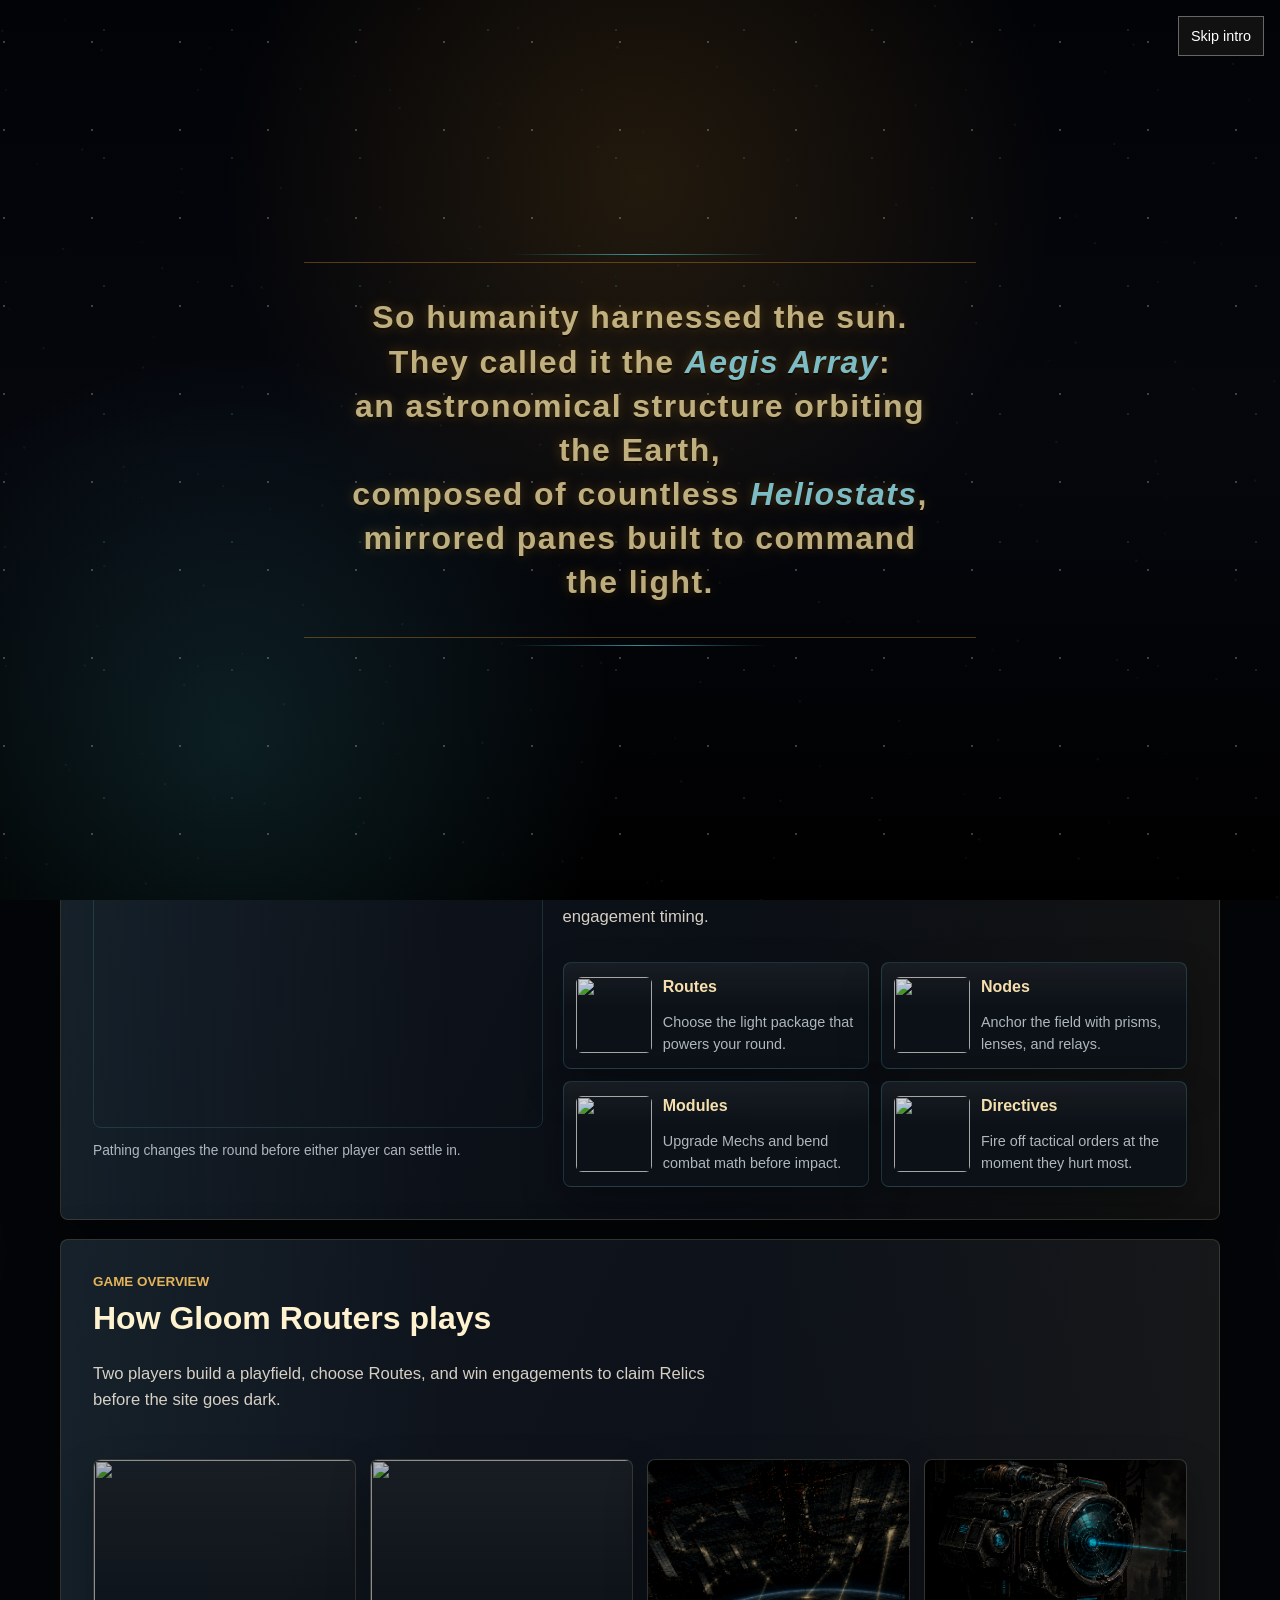
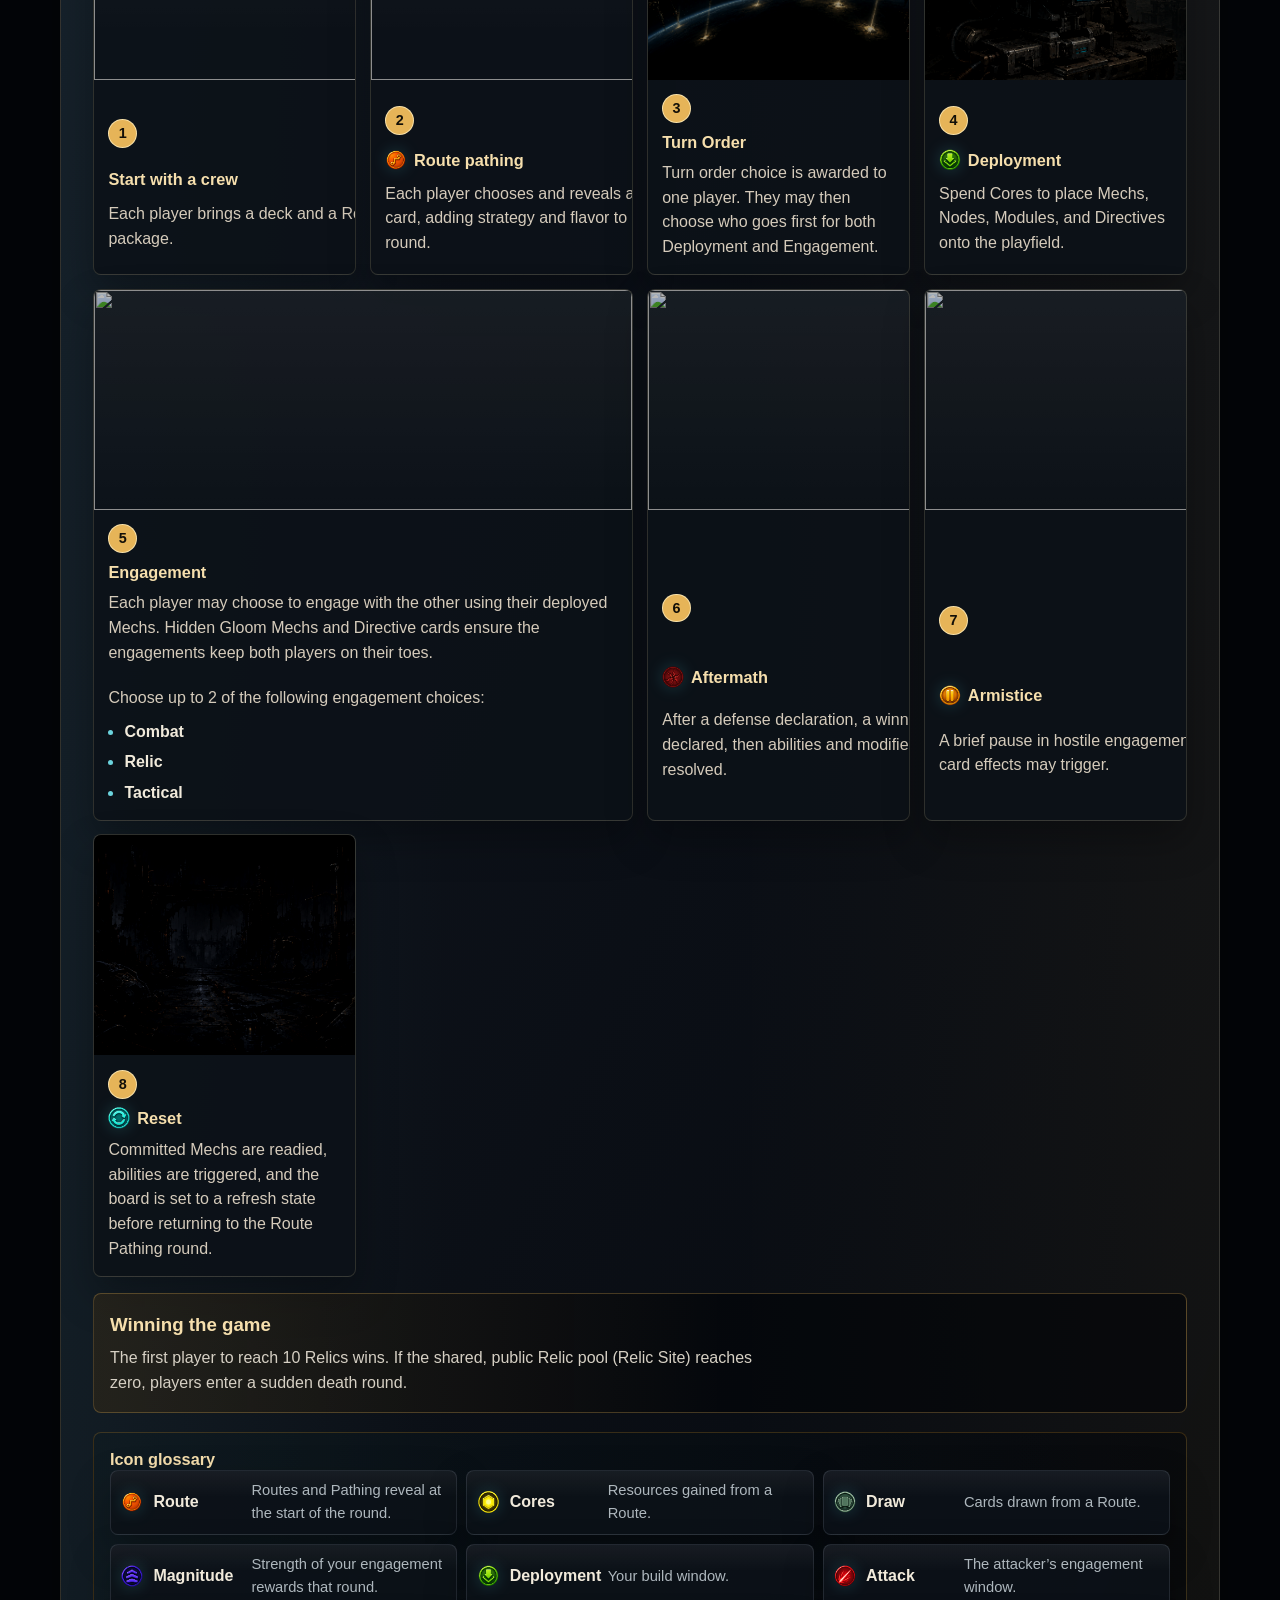
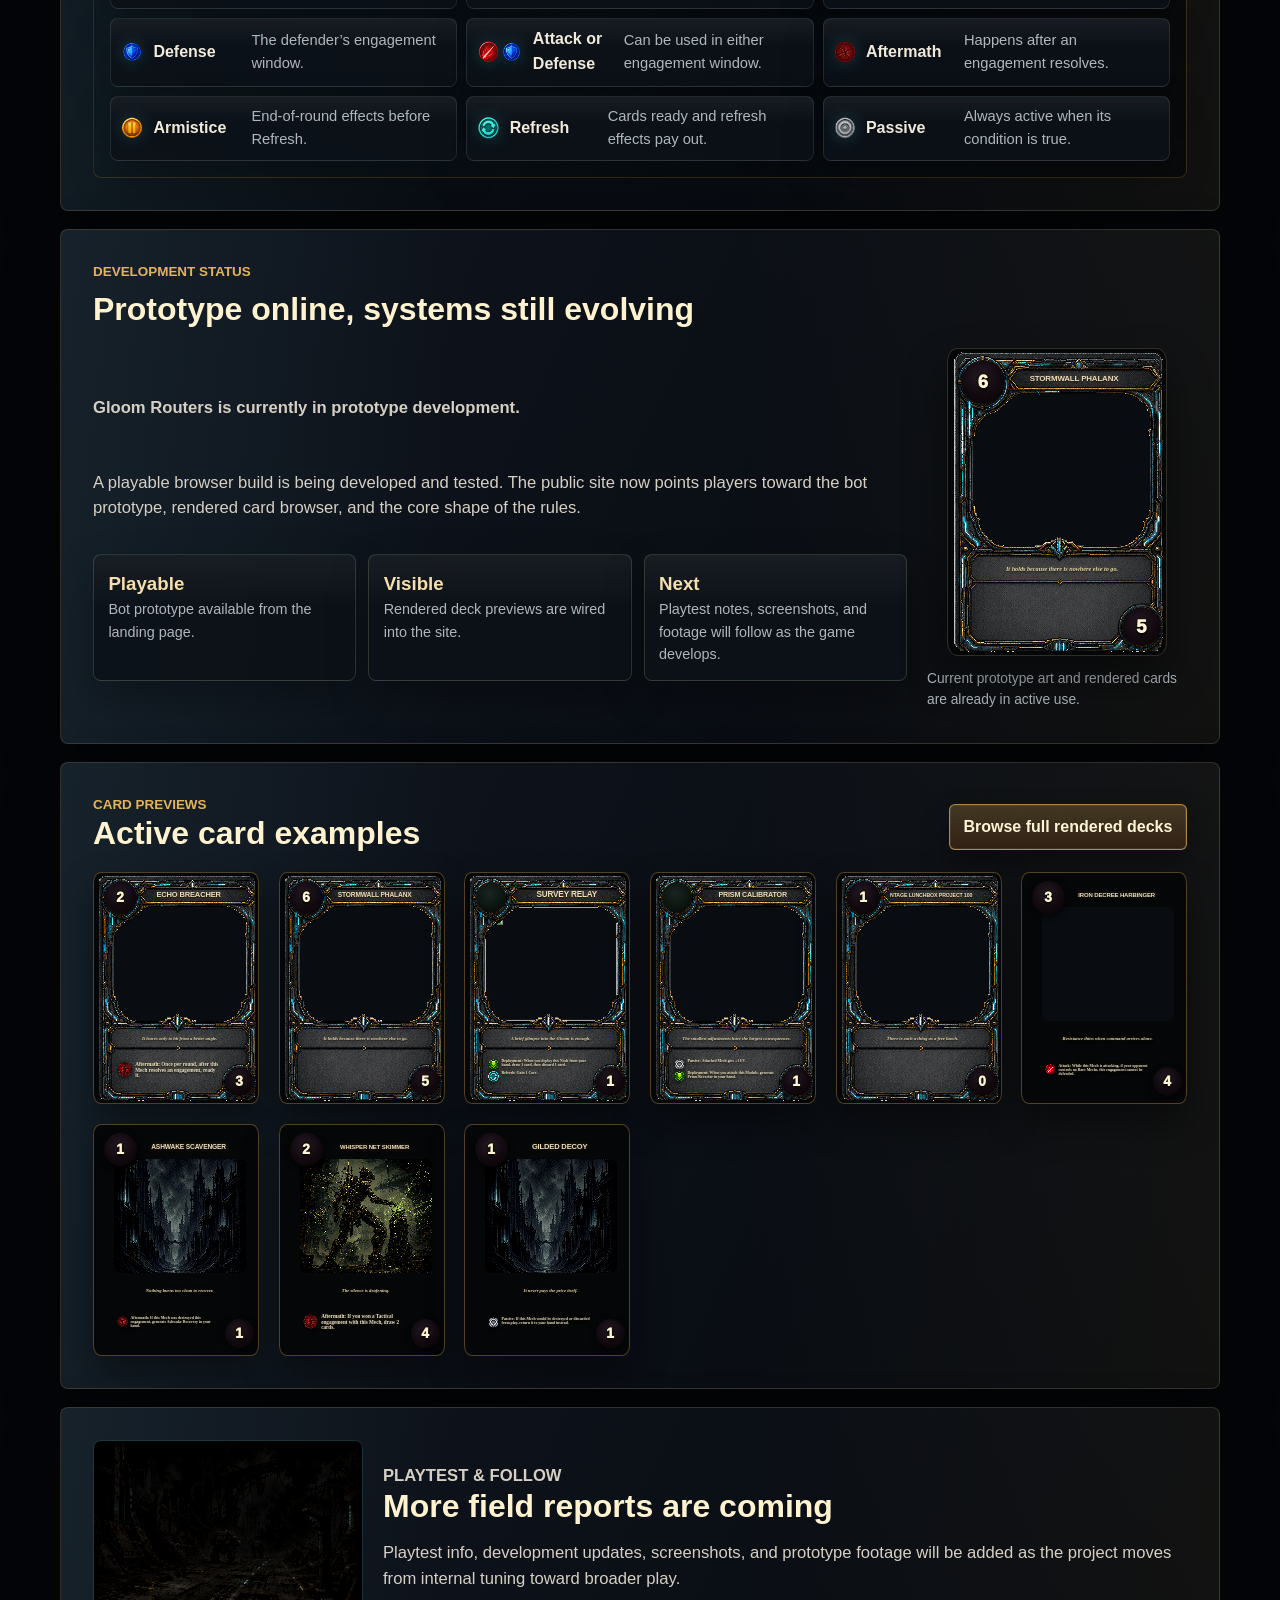
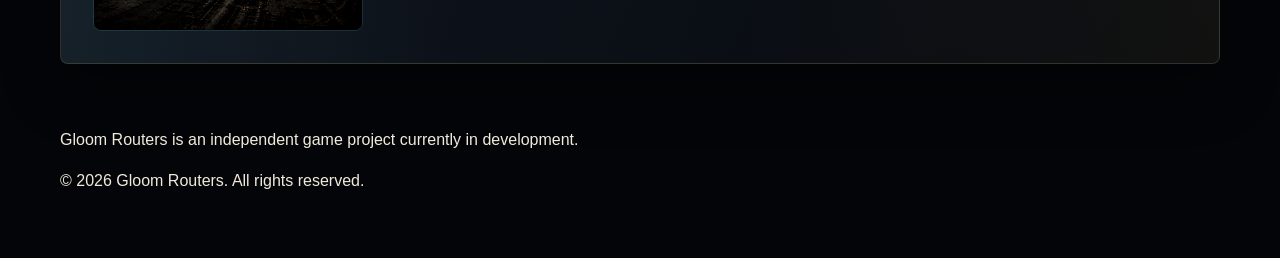
==== commit bcb1311d: "Update intro and add story page" ====
--- a/index.html
+++ b/index.html
@@ -49,8 +49,9 @@
             machines forcing engineered light through a ruined world.
           </p>
           <div class="hero__actions" aria-label="Primary actions">
-            <a class="hero__button" href="/play/">Play vs Bot</a>
-            <button type="button" class="hero__button hero__button--secondary" id="intro-replay">Replay Intro</button>
+            <a class="hero__button hero__button--play" href="/play/">Play vs Bot</a>
+            <button type="button" class="hero__button hero__button--intro" id="intro-replay">Replay Intro</button>
+            <a class="hero__button hero__button--story" href="/story/">Story</a>
           </div>
           <dl class="hero__facts" aria-label="Prototype highlights">
             <div>
@@ -364,20 +365,19 @@
 
         const introSeenKey = 'gloomRoutersIntroSeen';
         const loreSequence = [
-          { html: 'The Earth’s wounds never healed.<br>The harmony that once allowed life had fragmented.' },
-          { html: 'First came the heat of day.<br>Blistering. Uninhabitable.<br>Then came the cold of night.<br>Rigid. Insurmountable.' },
-          { html: 'So humanity harnessed the sun.<br>A desperate final attempt at survival.' },
-          { html: 'They called it the <strong><em>Aegis Array</em></strong>:<br>an astronomical structure orbiting the Earth,<br>composed of countless <strong><em>Heliostats</em></strong>,<br>intricate mirrored panes built to command the light of the sun.' },
-          { html: 'It starved the day.<br>And fed the night.' },
-          { html: 'The sun, as it was, would never be seen again.' },
-          { html: 'The Array gathered humanity into the <strong><em>Twilights</em></strong>:<br>bleak habitations of engineered light.<br>Small, overpopulated, carefully selected cities,<br>meticulously engineered,<br>meticulously controlled.' },
-          { html: 'The last stand of humanity.<br><br>Outside the Twilights, the old world remained.' },
-          { html: 'They called it the <strong><em>Gloom</em></strong>.' },
+          { html: 'The Earth’s wounds never healed.<br>First came the heat of day.<br>Blistering. Uninhabitable.<br>Then came the cold of night.<br>Rigid. Insurmountable.' },
+          { html: 'So humanity harnessed the sun.<br>They called it the <strong><em>Aegis Array</em></strong>:<br>an astronomical structure orbiting the Earth,<br>composed of countless <strong><em>Heliostats</em></strong>,<br>mirrored panes built to command the light.' },
+          { html: 'It starved the day.<br>And fed the night.<br>The sun, as it was,<br>would never be seen again.' },
+          { html: 'The Array gathered humanity into the <strong><em>Twilights</em></strong>:<br>bleak habitations of engineered light.<br>Small.<br>Overpopulated.<br>Meticulously controlled.<br>The last stand of humanity.' },
+          { html: 'Outside the Twilights,<br>the old world remained.<br>They called it the <strong><em>Gloom</em></strong>.' },
           { html: 'A world left to blister and freeze.<br>But the Gloom still held what could not be replaced.<br><strong><em>Relics</em></strong> of the past:<br>machinery,<br>medicine,<br>memory.' },
-          { html: 'That made light the first principle of power.<br>And all power converged on the Array.<br>From that power, the <strong><em>Spectres</em></strong> emerged:<br>crews that lived between the Twilights and the Gloom.<br>They brokered light.<br>And hunted what humanity could no longer build.<br>The chance of survival was low.<br>But the bounties on Relics were high.<br>Many died in the Gloom.' },
-          { html: 'So the Spectres answered with <strong>Heliometric Routing Nodes</strong>:<br>a field network of prisms, splitters, and lenses.<br>They siphoned light from the Array<br>and cast temporary routes into the dark,<br>through the broken corridors of abandoned cities.' },
-          { html: 'But the Spectres no longer place the Nodes themselves.' },
-          { html: 'They send machines ahead of them.<br>Specialized Mechs,<br>built to enter the Gloom,<br>place the Nodes,<br>and shape light and shadow.' },
+          { html: 'That made light the first principle of power.<br>And all power converged on the Array.' },
+          { html: 'From that power,<br>the <strong><em>Spectres</em></strong> emerged:<br>crews that lived between the Twilights and the Gloom.<br>They brokered light.<br>They hunted what humanity could no longer build.' },
+          { html: 'The chance of survival was low.<br>The bounties on Relics were high.<br>Many died in the Gloom.' },
+          { html: 'So the Spectres answered with <strong><em>Heliometric Routing Nodes</em></strong>:<br>a field network of prisms,<br>splitters,<br>and lenses.' },
+          { html: 'They siphoned light from the Array<br>and cast temporary routes into the dark,<br>through the broken corridors<br>of abandoned cities.' },
+          { html: 'But the Spectres no longer place the Nodes themselves.<br>They send machines ahead of them.' },
+          { html: 'Specialized <strong><em>Mechs</em></strong>,<br>built to enter the Gloom,<br>place the Nodes,<br>and shape light and shadow.' },
           { html: 'Born of necessity.<br>Forged from the failures of the dead.<br>Paid for in the blood of fallen Spectres.' },
           { html: 'The <strong>Gloom Routers</strong>.' }
         ];
--- a/styles.css
+++ b/styles.css
@@ -607,8 +607,11 @@
 }
 
 .hero__actions {
-  gap: 0.7rem;
-  margin: 0.35rem 0 0;
+  display: grid;
+  grid-template-columns: repeat(3, minmax(0, 1fr));
+  gap: 0.9rem;
+  max-width: 620px;
+  margin: 0.55rem 0 0;
 }
 
 .hero__button,
@@ -623,12 +626,42 @@
   box-shadow: 0 14px 28px rgba(0, 0, 0, 0.34), inset 0 0 0 1px rgba(255, 245, 214, 0.08);
 }
 
-.hero__button--secondary {
-  color: #dafbff;
-  background:
-    linear-gradient(180deg, rgba(107, 211, 221, 0.18), rgba(14, 57, 64, 0.34)),
-    rgba(16, 18, 20, 0.76);
-  border-color: rgba(107, 211, 221, 0.58);
+.hero__button {
+  width: 100%;
+  min-height: 4.35rem;
+  padding: 0.9rem 1rem;
+  font-size: clamp(1.08rem, 1.55vw, 1.28rem);
+  line-height: 1;
+  text-align: center;
+}
+
+.hero__button--play {
+  color: #fff8dd;
+  background:
+    linear-gradient(180deg, rgba(244, 194, 91, 0.34), rgba(85, 51, 16, 0.7)),
+    rgba(32, 22, 10, 0.9);
+  border-color: rgba(244, 194, 91, 0.86);
+  box-shadow: 0 18px 32px rgba(0, 0, 0, 0.44), 0 0 24px rgba(230, 180, 88, 0.18), inset 0 0 0 1px rgba(255, 245, 214, 0.14);
+}
+
+.hero__button--intro {
+  color: #ddfbff;
+  background:
+    linear-gradient(180deg, rgba(107, 211, 221, 0.24), rgba(11, 60, 68, 0.62)),
+    rgba(8, 25, 30, 0.9);
+  border-color: rgba(107, 211, 221, 0.78);
+  box-shadow: 0 18px 32px rgba(0, 0, 0, 0.44), 0 0 24px rgba(107, 211, 221, 0.16), inset 0 0 0 1px rgba(225, 252, 255, 0.12);
+  cursor: pointer;
+  font-family: inherit;
+}
+
+.hero__button--story {
+  color: #fce8ff;
+  background:
+    linear-gradient(180deg, rgba(192, 111, 194, 0.28), rgba(63, 28, 70, 0.68)),
+    rgba(28, 15, 34, 0.92);
+  border-color: rgba(192, 111, 194, 0.78);
+  box-shadow: 0 18px 32px rgba(0, 0, 0, 0.44), 0 0 24px rgba(192, 111, 194, 0.16), inset 0 0 0 1px rgba(252, 232, 255, 0.12);
 }
 
 .hero__button:hover,
@@ -638,6 +671,16 @@
   outline: 2px solid var(--amber);
   outline-offset: 3px;
   transform: translateY(-1px);
+}
+
+.hero__button--intro:hover,
+.hero__button--intro:focus-visible {
+  outline-color: var(--cyan);
+}
+
+.hero__button--story:hover,
+.hero__button--story:focus-visible {
+  outline-color: var(--magenta);
 }
 
 .hero__facts {
@@ -1046,6 +1089,115 @@
   color: var(--muted);
 }
 
+.story-shell {
+  min-height: 100vh;
+  padding: clamp(2.5rem, 6vw, 5rem) 1rem 4rem;
+}
+
+.story-shell main {
+  display: block;
+  width: min(880px, 100%);
+  padding: 0;
+}
+
+.story-panel,
+.story-reader {
+  position: relative;
+  overflow: hidden;
+  border: 1px solid var(--line);
+  border-radius: 8px;
+  background:
+    linear-gradient(115deg, rgba(18, 24, 33, 0.96), rgba(6, 9, 13, 0.98)),
+    rgba(6, 9, 13, 0.96);
+  box-shadow: 0 24px 54px rgba(0, 0, 0, 0.34);
+}
+
+.story-panel {
+  display: grid;
+  gap: 1.4rem;
+  padding: clamp(1.4rem, 4vw, 2.5rem);
+}
+
+.story-panel h1,
+.story-reader h1 {
+  max-width: none;
+  color: #fff7db;
+  font-size: clamp(2rem, 6vw, 4rem);
+}
+
+.story-list {
+  display: grid;
+  gap: 0.85rem;
+}
+
+.story-chapter-link {
+  display: grid;
+  gap: 0.32rem;
+  min-height: 8.25rem;
+  padding: clamp(1.1rem, 3vw, 1.6rem);
+  color: #fff5d6;
+  text-decoration: none;
+  border: 1px solid rgba(230, 180, 88, 0.44);
+  border-radius: 8px;
+  background:
+    linear-gradient(90deg, rgba(230, 180, 88, 0.14), transparent 58%),
+    rgba(3, 5, 8, 0.58);
+  box-shadow: inset 0 0 0 1px rgba(255, 245, 214, 0.08);
+}
+
+.story-chapter-link:hover,
+.story-chapter-link:focus-visible {
+  border-color: rgba(230, 180, 88, 0.82);
+  outline: 2px solid var(--amber);
+  outline-offset: 3px;
+}
+
+.story-chapter-link span {
+  display: block;
+  color: #d6d0c4;
+  font-size: clamp(1rem, 2vw, 1.2rem);
+}
+
+.story-chapter-link strong {
+  display: block;
+  color: #fff2cf;
+  font-size: clamp(1.45rem, 4vw, 2.2rem);
+  line-height: 1.08;
+}
+
+.story-reader {
+  padding: clamp(1.25rem, 4vw, 3rem);
+}
+
+.story-reader__header {
+  display: grid;
+  gap: 0.45rem;
+  margin-bottom: clamp(1.6rem, 4vw, 3rem);
+  padding-bottom: 1.25rem;
+  border-bottom: 1px solid var(--line);
+}
+
+.story-reader__header p {
+  margin: 0;
+  color: var(--muted);
+  font-size: clamp(1rem, 2vw, 1.15rem);
+}
+
+.story-copy {
+  width: min(68ch, 100%);
+  margin: 0 auto;
+  color: #eee5d6;
+  font-family: Georgia, "Times New Roman", serif;
+  font-size: clamp(1.08rem, 2vw, 1.24rem);
+  line-height: 1.9;
+}
+
+.story-copy p {
+  max-width: none;
+  margin: 0 0 1.65rem;
+  color: inherit;
+}
+
 @media (max-width: 980px) {
   .hero {
     min-height: auto;
@@ -1126,6 +1278,10 @@
     height: 92px;
   }
 
+  .hero__actions {
+    grid-template-columns: 1fr;
+  }
+
   .system-card {
     grid-template-columns: 64px minmax(0, 1fr);
   }
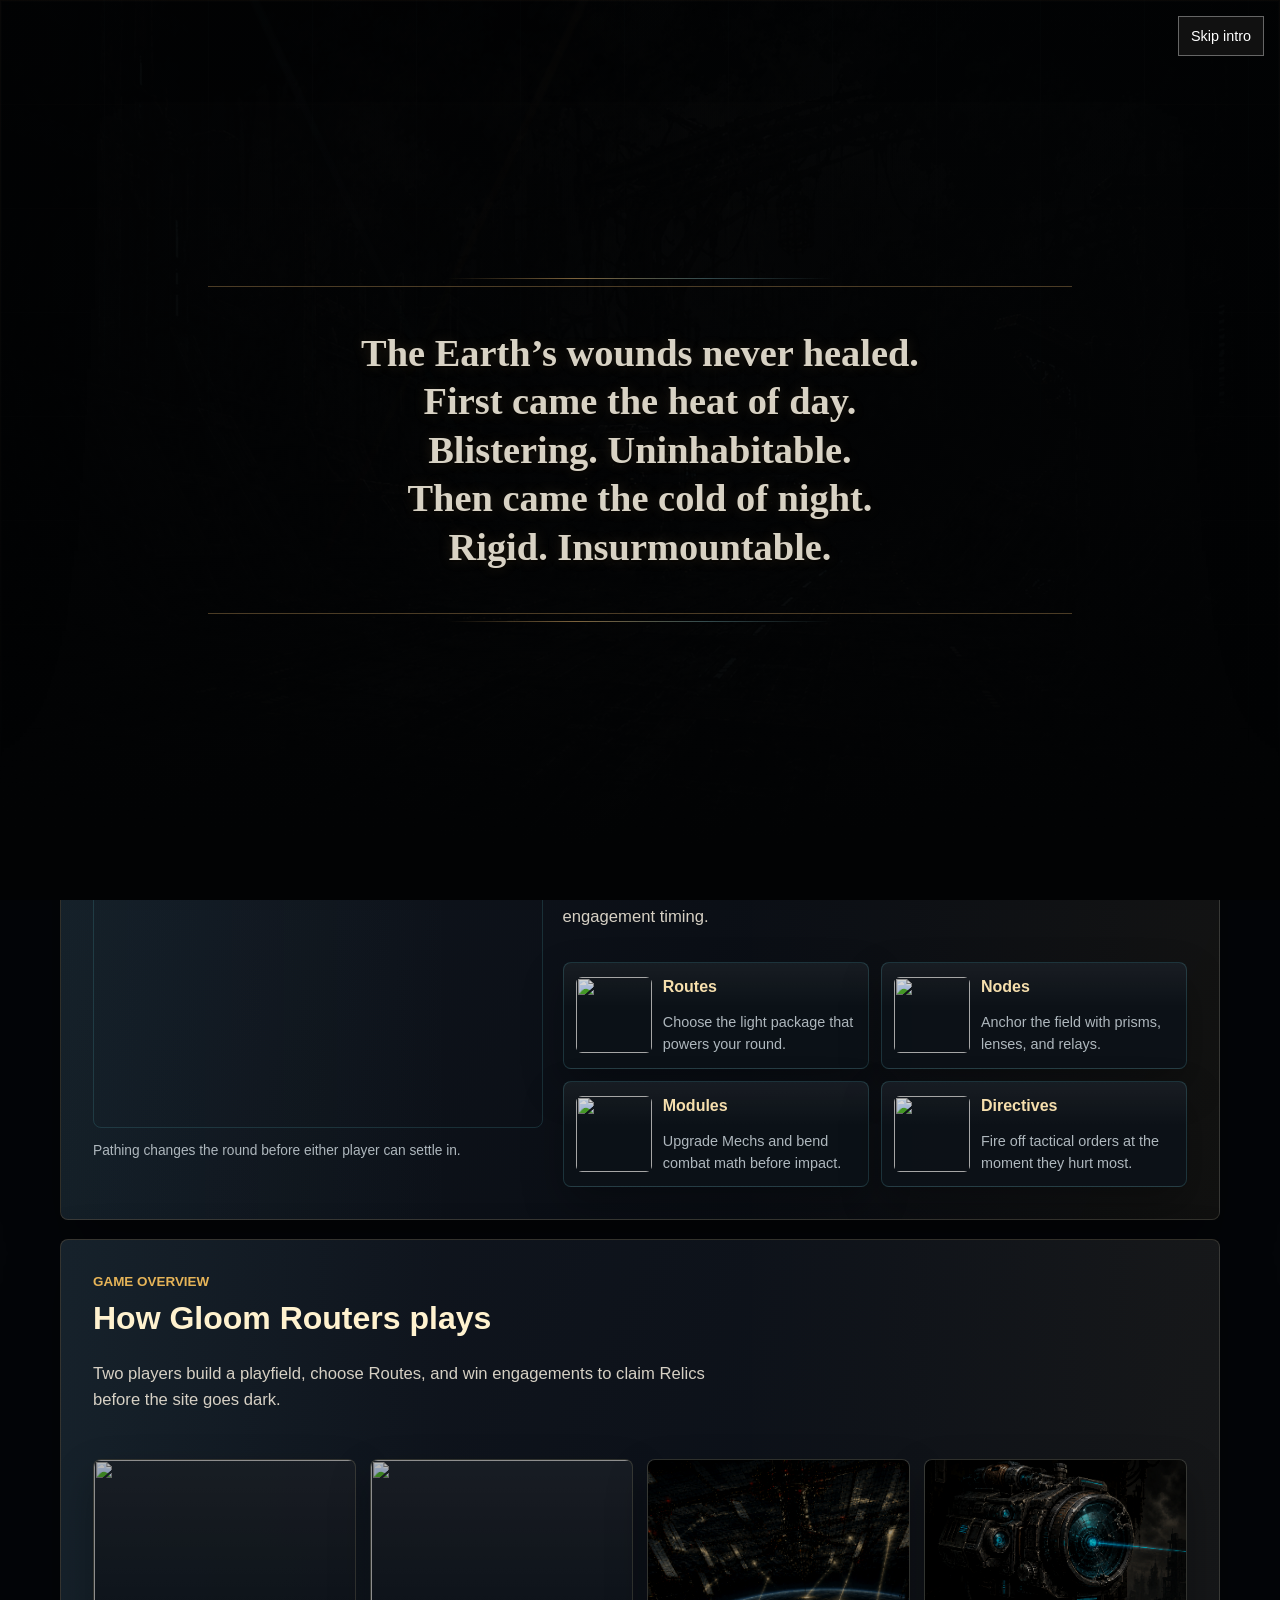
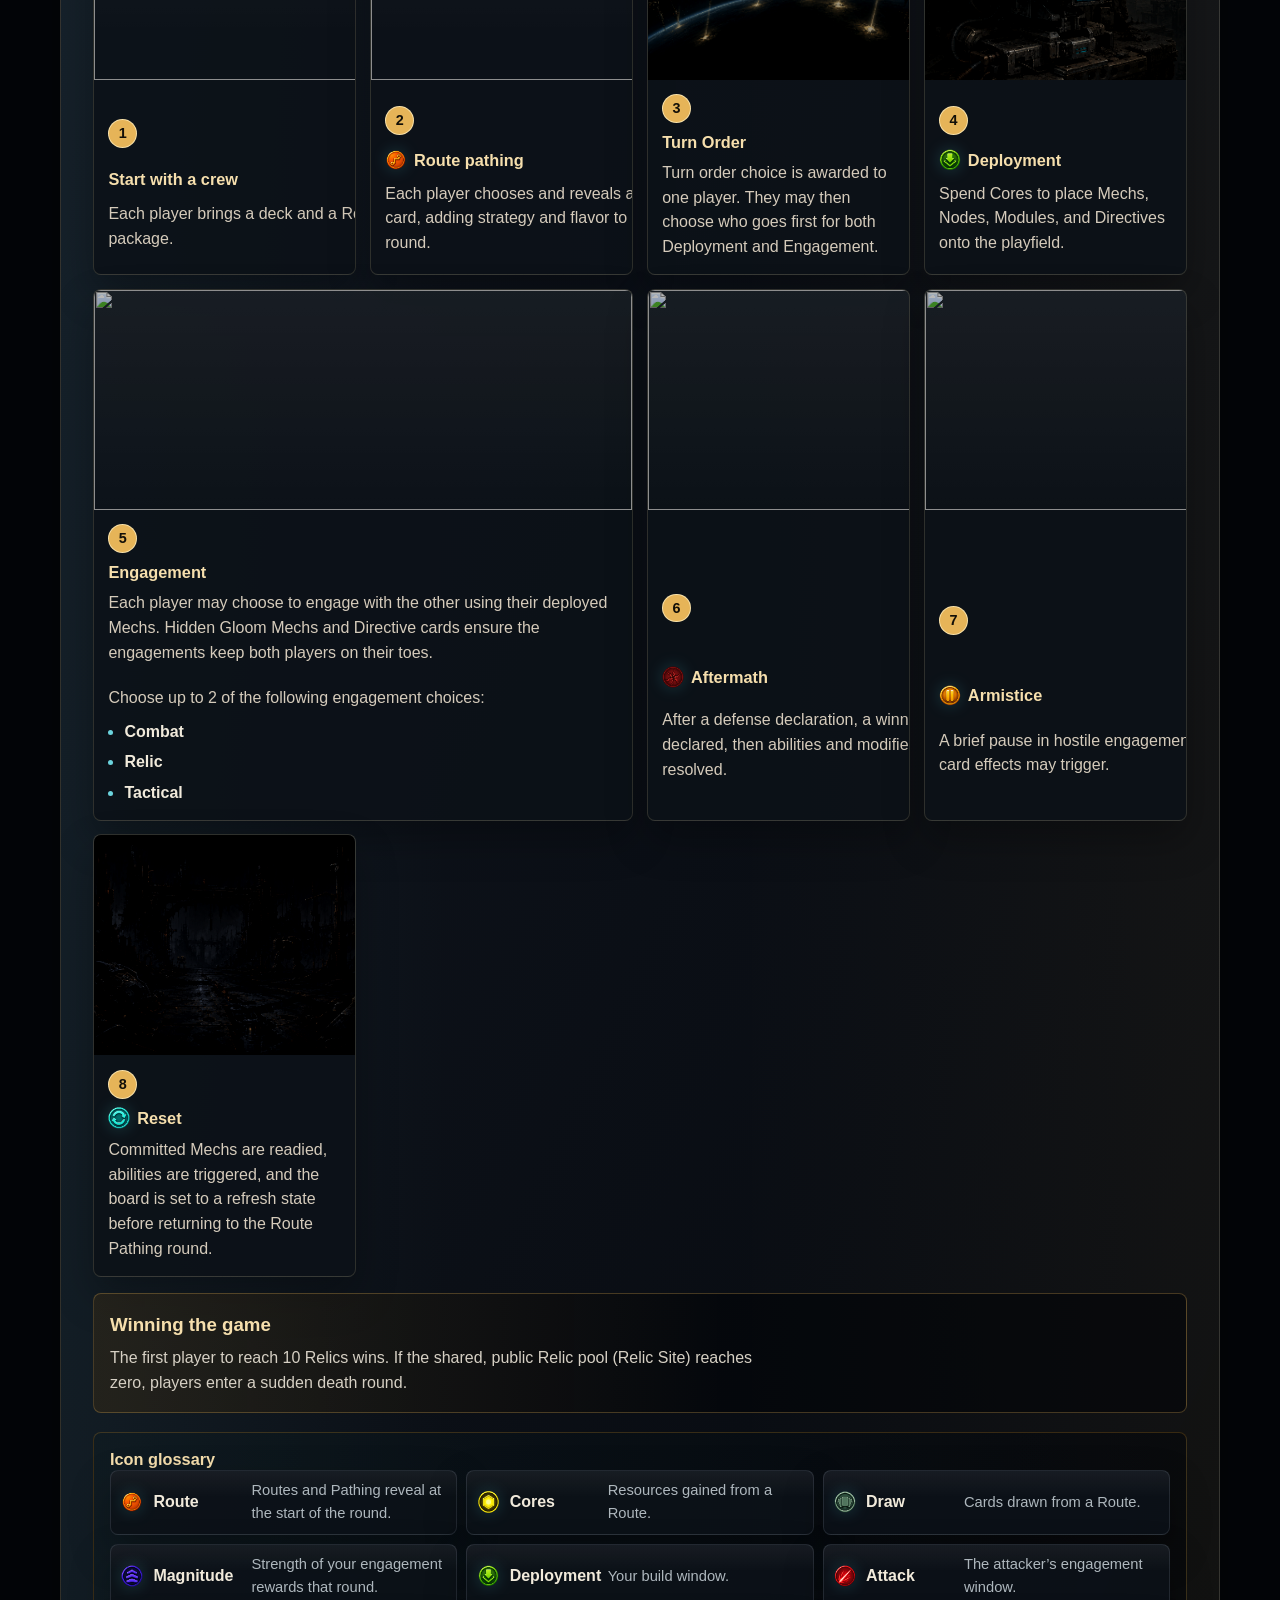
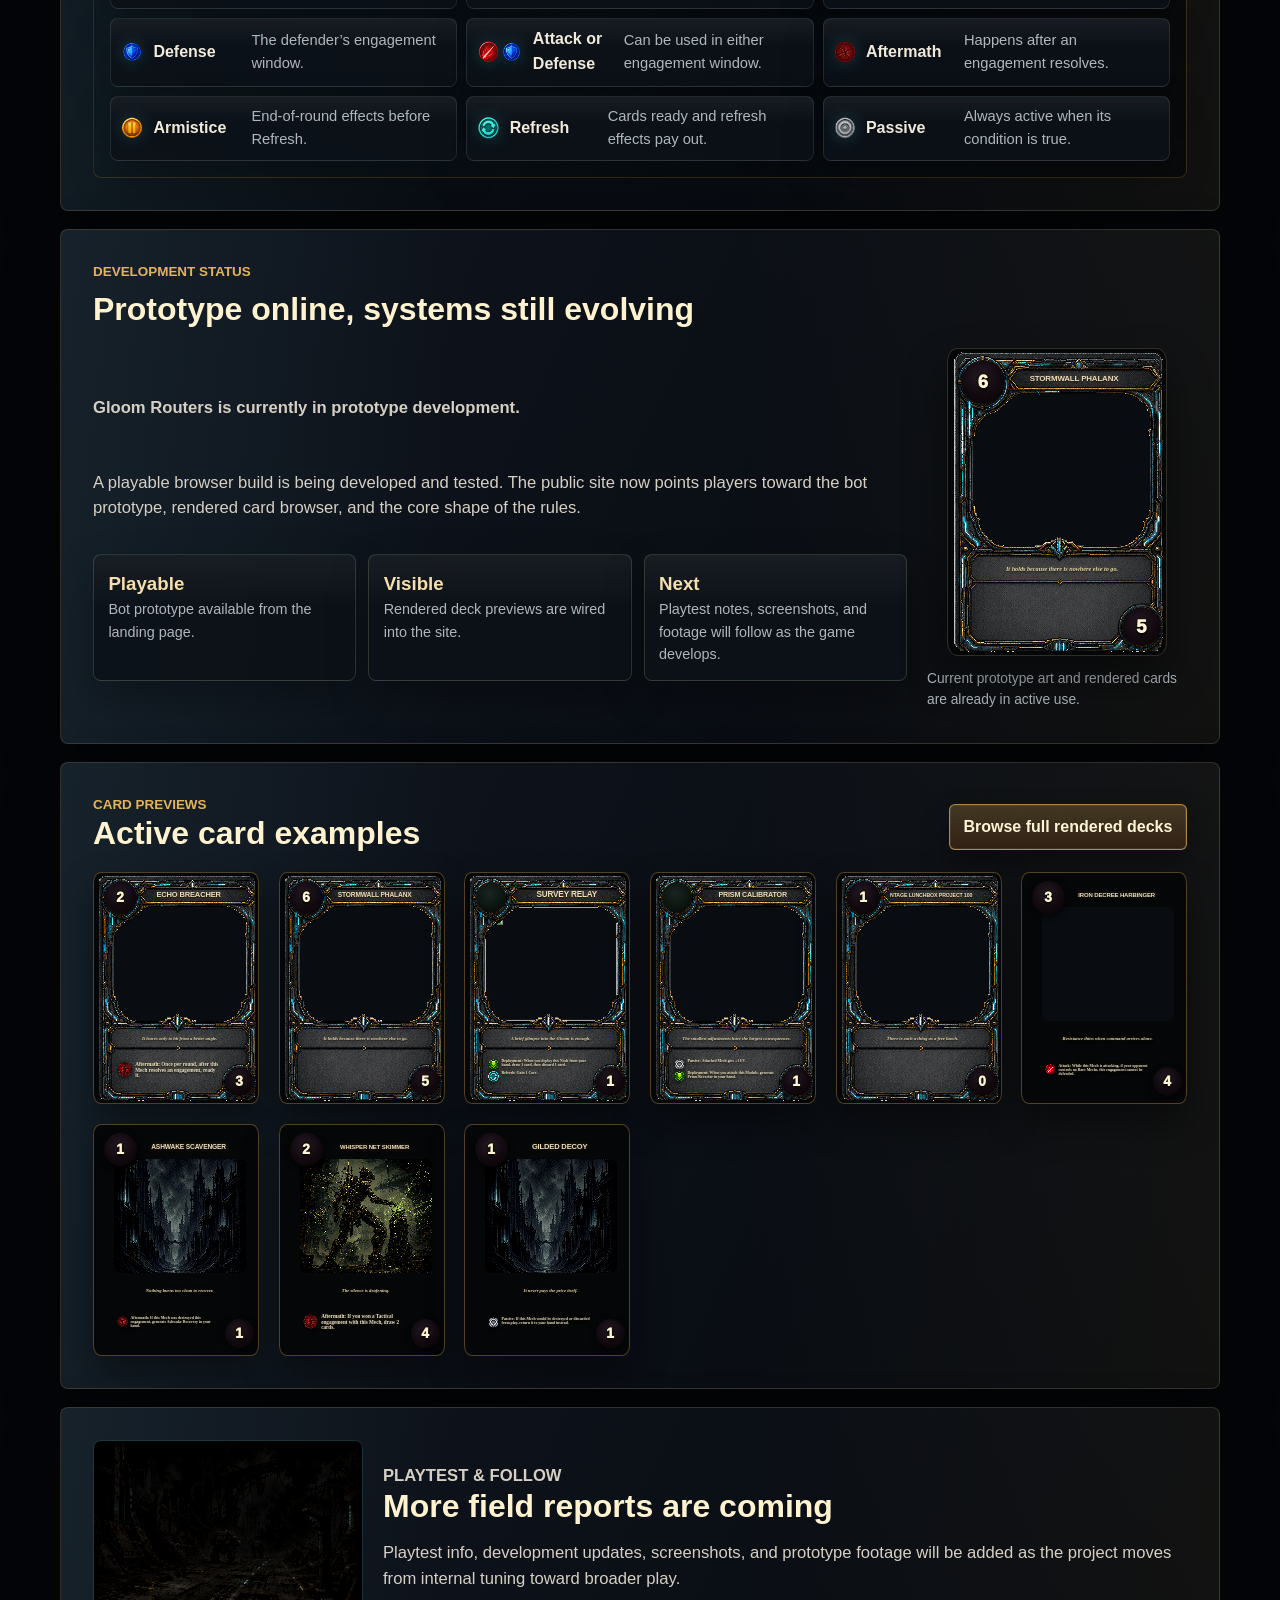
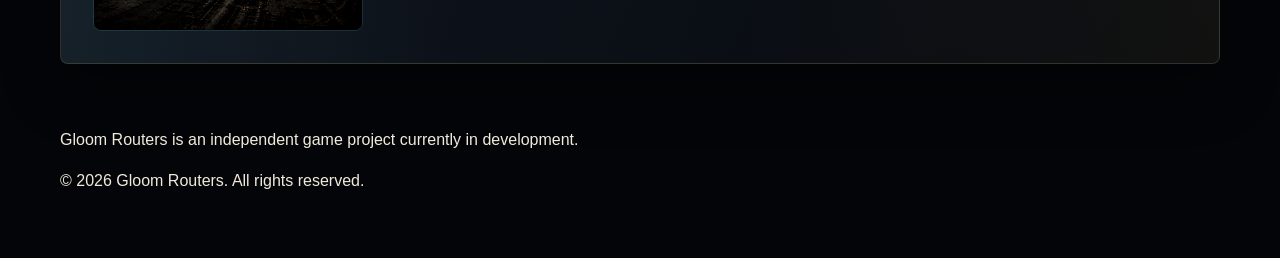
==== commit 439edb9c: "Refine intro sequence presentation" ====
--- a/index.html
+++ b/index.html
@@ -388,7 +388,7 @@
           { src: 'assets/gloomRoutersTitleArt.png', alt: 'Gloom Routers title card' }
         ];
 
-        const loreFrameDuration = 2100;
+        const loreFrameDuration = 3600;
         const titleFrameDuration = 2800;
         const fadeDuration = 460;
 
--- a/styles.css
+++ b/styles.css
@@ -33,9 +33,12 @@
   overflow: hidden;
   padding: 1.25rem;
   background:
-    radial-gradient(circle at 50% 20%, rgba(245, 166, 35, 0.13), transparent 26rem),
-    radial-gradient(circle at 18% 82%, rgba(75, 199, 217, 0.14), transparent 24rem),
-    linear-gradient(180deg, #020307 0%, #05070d 50%, #000 100%);
+    linear-gradient(180deg, rgba(2, 3, 4, 0.46), #020304 94%),
+    linear-gradient(90deg, rgba(2, 3, 4, 0.98), rgba(2, 3, 4, 0.72) 50%, rgba(2, 3, 4, 0.96)),
+    linear-gradient(135deg, rgba(112, 48, 38, 0.12), transparent 32%),
+    linear-gradient(235deg, rgba(70, 132, 139, 0.1), transparent 38%),
+    url("assets/card-assets/pathing/occluded_corridor.png") center / cover no-repeat,
+    #020304;
   opacity: 0;
   transition: opacity 0.5s linear, visibility 0.5s linear;
 }
@@ -59,59 +62,65 @@
 .intro-starfield::before,
 .intro-starfield::after {
   position: absolute;
-  inset: -10%;
+  inset: 0;
   content: "";
-  background-image:
-    radial-gradient(circle, rgba(255, 255, 255, 0.9) 0 1px, transparent 1.4px),
-    radial-gradient(circle, rgba(75, 199, 217, 0.65) 0 1px, transparent 1.5px);
-  background-position: 0 0, 2.5rem 3.5rem;
-  background-size: 5.5rem 5.5rem, 8rem 8rem;
-  opacity: 0.26;
+  pointer-events: none;
+}
+
+.intro-starfield {
+  background:
+    linear-gradient(90deg, rgba(92, 132, 136, 0.07) 1px, transparent 1px),
+    linear-gradient(180deg, rgba(142, 97, 60, 0.055) 1px, transparent 1px);
+  background-size: 6.5rem 6.5rem, 6.5rem 6.5rem;
+  mask-image: linear-gradient(180deg, rgba(0, 0, 0, 0.82), transparent 88%);
+  opacity: 0.28;
 }
 
 .intro-starfield::before {
-  transform: rotate(11deg) scale(1.15);
-  opacity: 0.22;
+  background:
+    linear-gradient(115deg, transparent 0 34%, rgba(142, 97, 60, 0.14) 34.2% 34.5%, transparent 34.7%),
+    linear-gradient(245deg, transparent 0 60%, rgba(92, 132, 136, 0.12) 60.2% 60.5%, transparent 60.7%);
+  opacity: 0.72;
 }
 
 .intro-starfield::after {
-  background-size: 12rem 12rem, 16rem 16rem;
-  filter: blur(0.5px);
-  opacity: 0.16;
+  border: 1px solid rgba(142, 97, 60, 0.22);
+  box-shadow: inset 0 0 0 1px rgba(92, 132, 136, 0.08), inset 0 0 7rem rgba(0, 0, 0, 0.78);
+  opacity: 0.88;
 }
 
 .intro-lore {
   position: relative;
   z-index: 1;
-  width: min(42rem, 88vw);
-  padding: clamp(1rem, 4vw, 2rem);
-  border-block: 1px solid rgba(245, 166, 35, 0.42);
-  color: #f7e2a3;
-  font-family: "Segoe UI", Roboto, Helvetica, Arial, sans-serif;
-  font-size: clamp(1.05rem, 3.6vw, 2rem);
-  font-weight: 700;
-  letter-spacing: 0.045em;
-  line-height: 1.38;
+  width: min(54rem, 90vw);
+  padding: clamp(1.4rem, 4vw, 2.6rem);
+  border-block: 1px solid rgba(176, 139, 83, 0.42);
+  color: #d8d2c4;
+  font-family: Constantia, Cambria, Georgia, "Times New Roman", serif;
+  font-size: clamp(1.55rem, 3vw, 2.55rem);
+  font-weight: 650;
+  letter-spacing: 0;
+  line-height: 1.26;
   text-align: center;
-  text-shadow: 0 0 12px rgba(245, 166, 35, 0.36), 0 2px 0 #000;
+  text-shadow: 0 0 14px rgba(176, 139, 83, 0.2), 0 2px 0 #000;
   opacity: 0;
 }
 
 .intro-lore--final {
-  width: min(52rem, 90vw);
-  font-size: clamp(1.35rem, 5vw, 3rem);
-  line-height: 1.16;
-  letter-spacing: 0.06em;
+  width: min(58rem, 92vw);
+  font-size: clamp(2rem, 4.6vw, 4.2rem);
+  line-height: 1.02;
+  letter-spacing: 0;
 }
 
 .intro-lore::before,
 .intro-lore::after {
   position: absolute;
   left: 50%;
-  width: min(16rem, 42vw);
+  width: min(24rem, 52vw);
   height: 1px;
   content: "";
-  background: linear-gradient(90deg, transparent, rgba(75, 199, 217, 0.92), transparent);
+  background: linear-gradient(90deg, transparent, rgba(176, 139, 83, 0.7), rgba(92, 132, 136, 0.56), transparent);
   transform: translateX(-50%);
 }
 
@@ -119,12 +128,14 @@
 .intro-lore::after { bottom: -0.6rem; }
 
 .intro-lore strong {
-  color: #fff4c6;
+  color: #f0c86f;
+  font-weight: 800;
+  text-shadow: 0 0 12px rgba(176, 120, 48, 0.36), 0 2px 0 #000;
 }
 
 .intro-lore em {
-  color: #9ff4ff;
-  font-style: italic;
+  color: #d9ece9;
+  font-style: normal;
 }
 
 .intro-title {
@@ -255,14 +266,15 @@
     max-height: 62vh;
   }
   .intro-lore {
-    width: min(30rem, 90vw);
-    font-size: clamp(0.95rem, 4.5vw, 1.35rem);
-    letter-spacing: 0.03em;
+    width: min(34rem, 90vw);
+    font-size: clamp(1.2rem, 5.6vw, 1.75rem);
+    letter-spacing: 0;
+    line-height: 1.22;
   }
   .intro-lore--final {
     width: min(34rem, 92vw);
-    font-size: clamp(1.45rem, 9vw, 2.45rem);
-    line-height: 1.08;
+    font-size: clamp(1.7rem, 9vw, 2.9rem);
+    line-height: 1;
   }
   .intro-skip {
     top: 0.75rem;
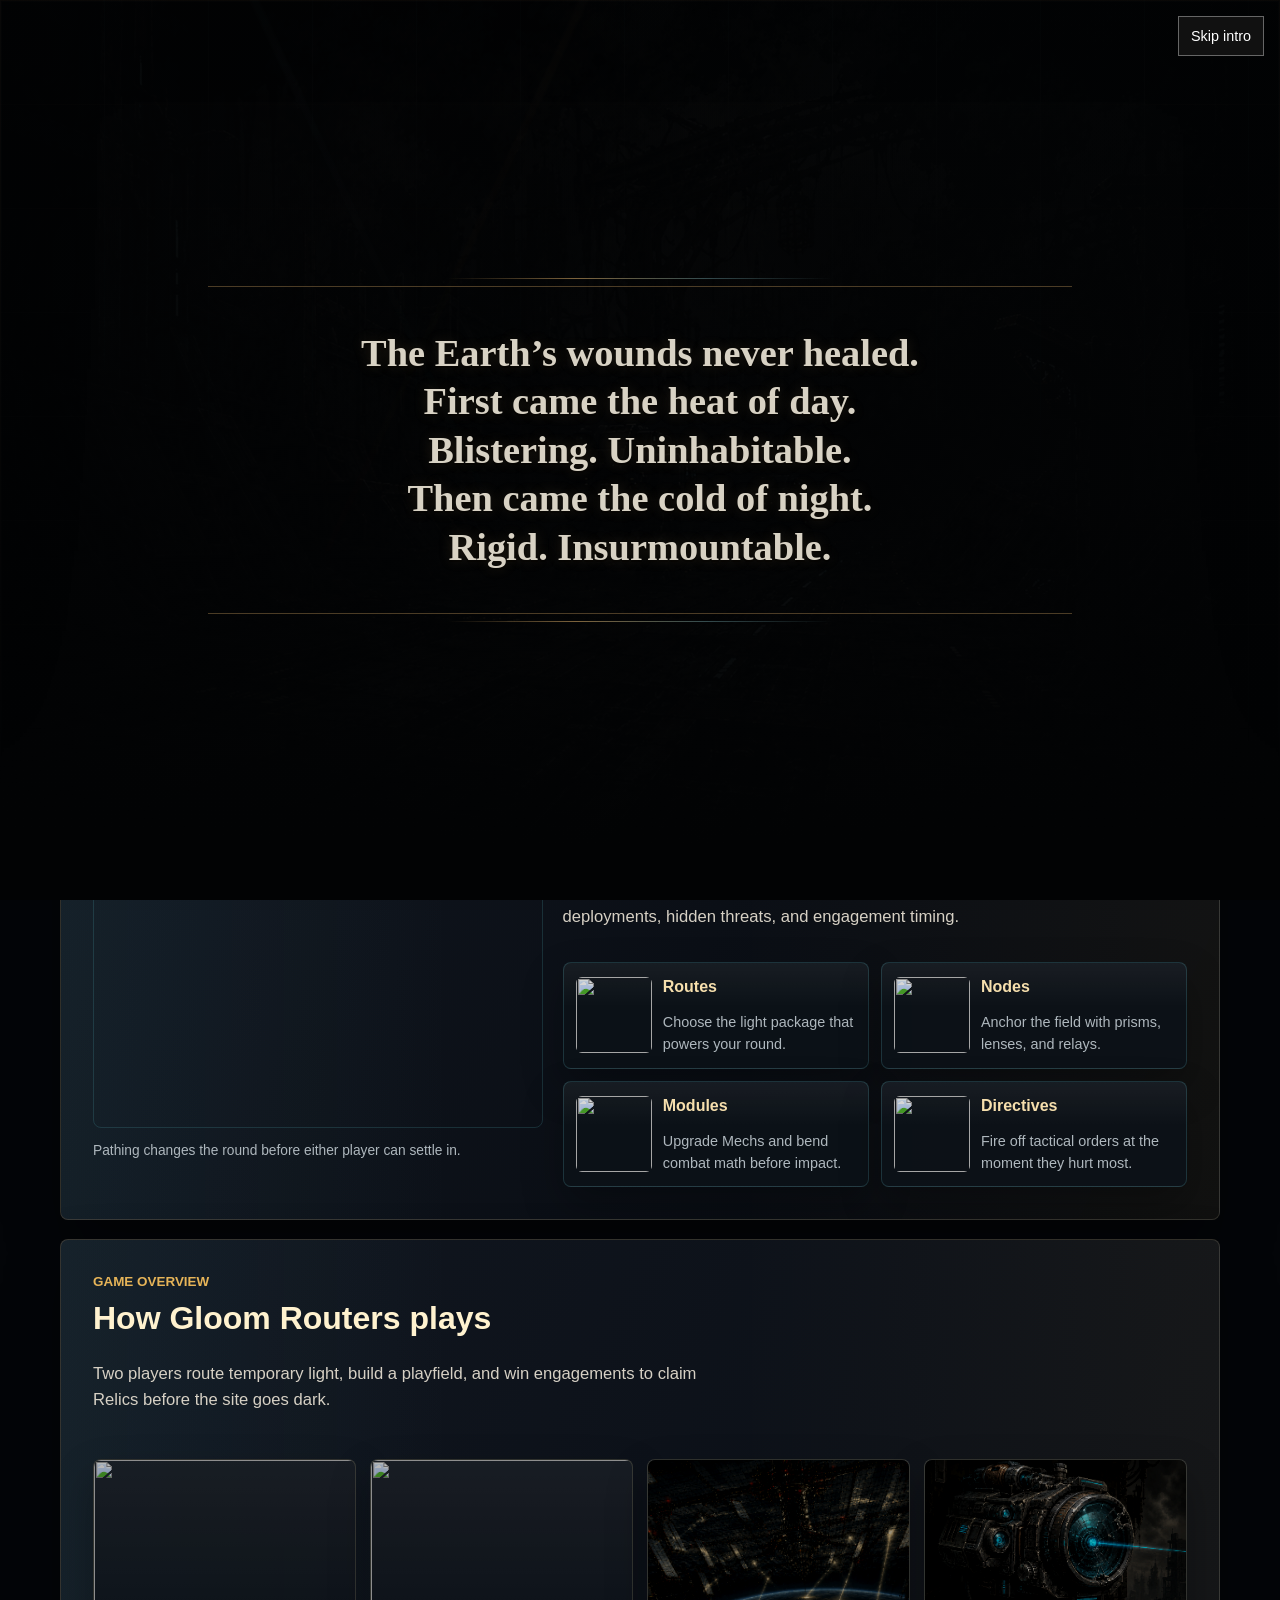
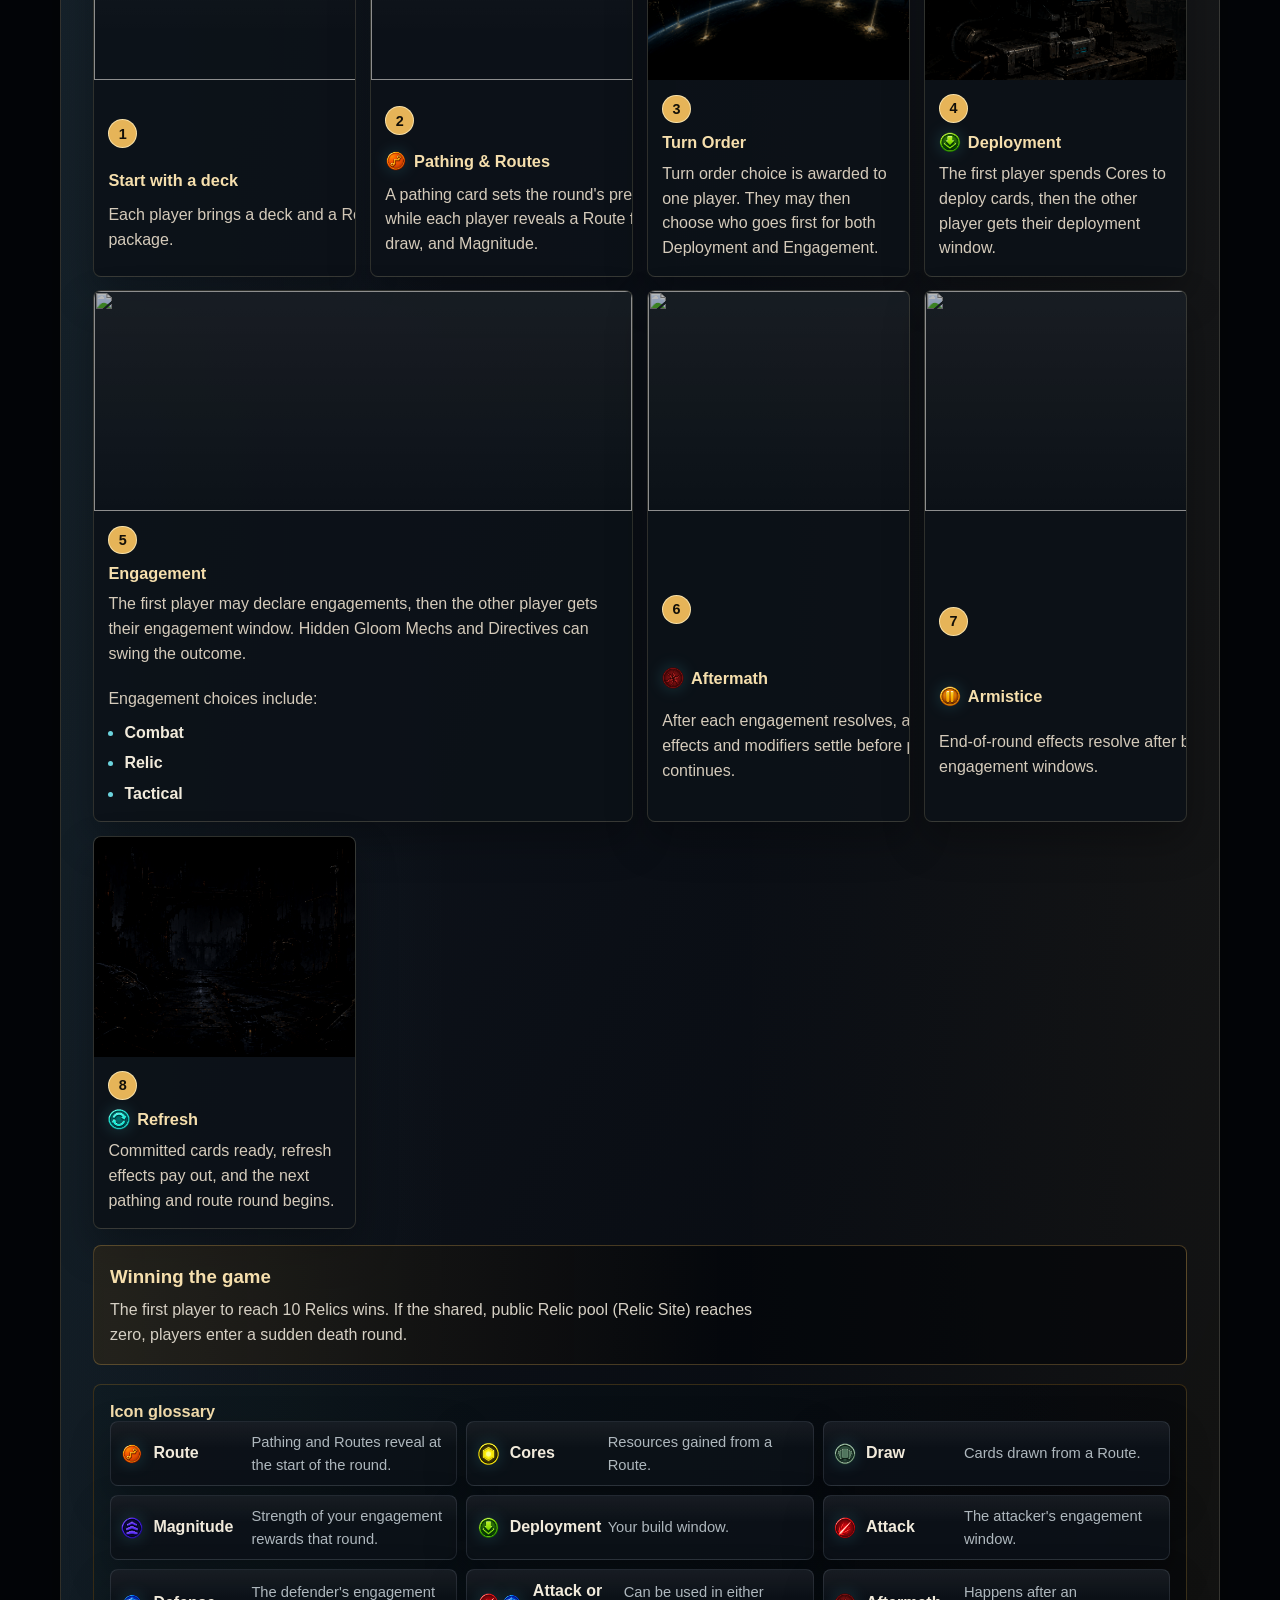
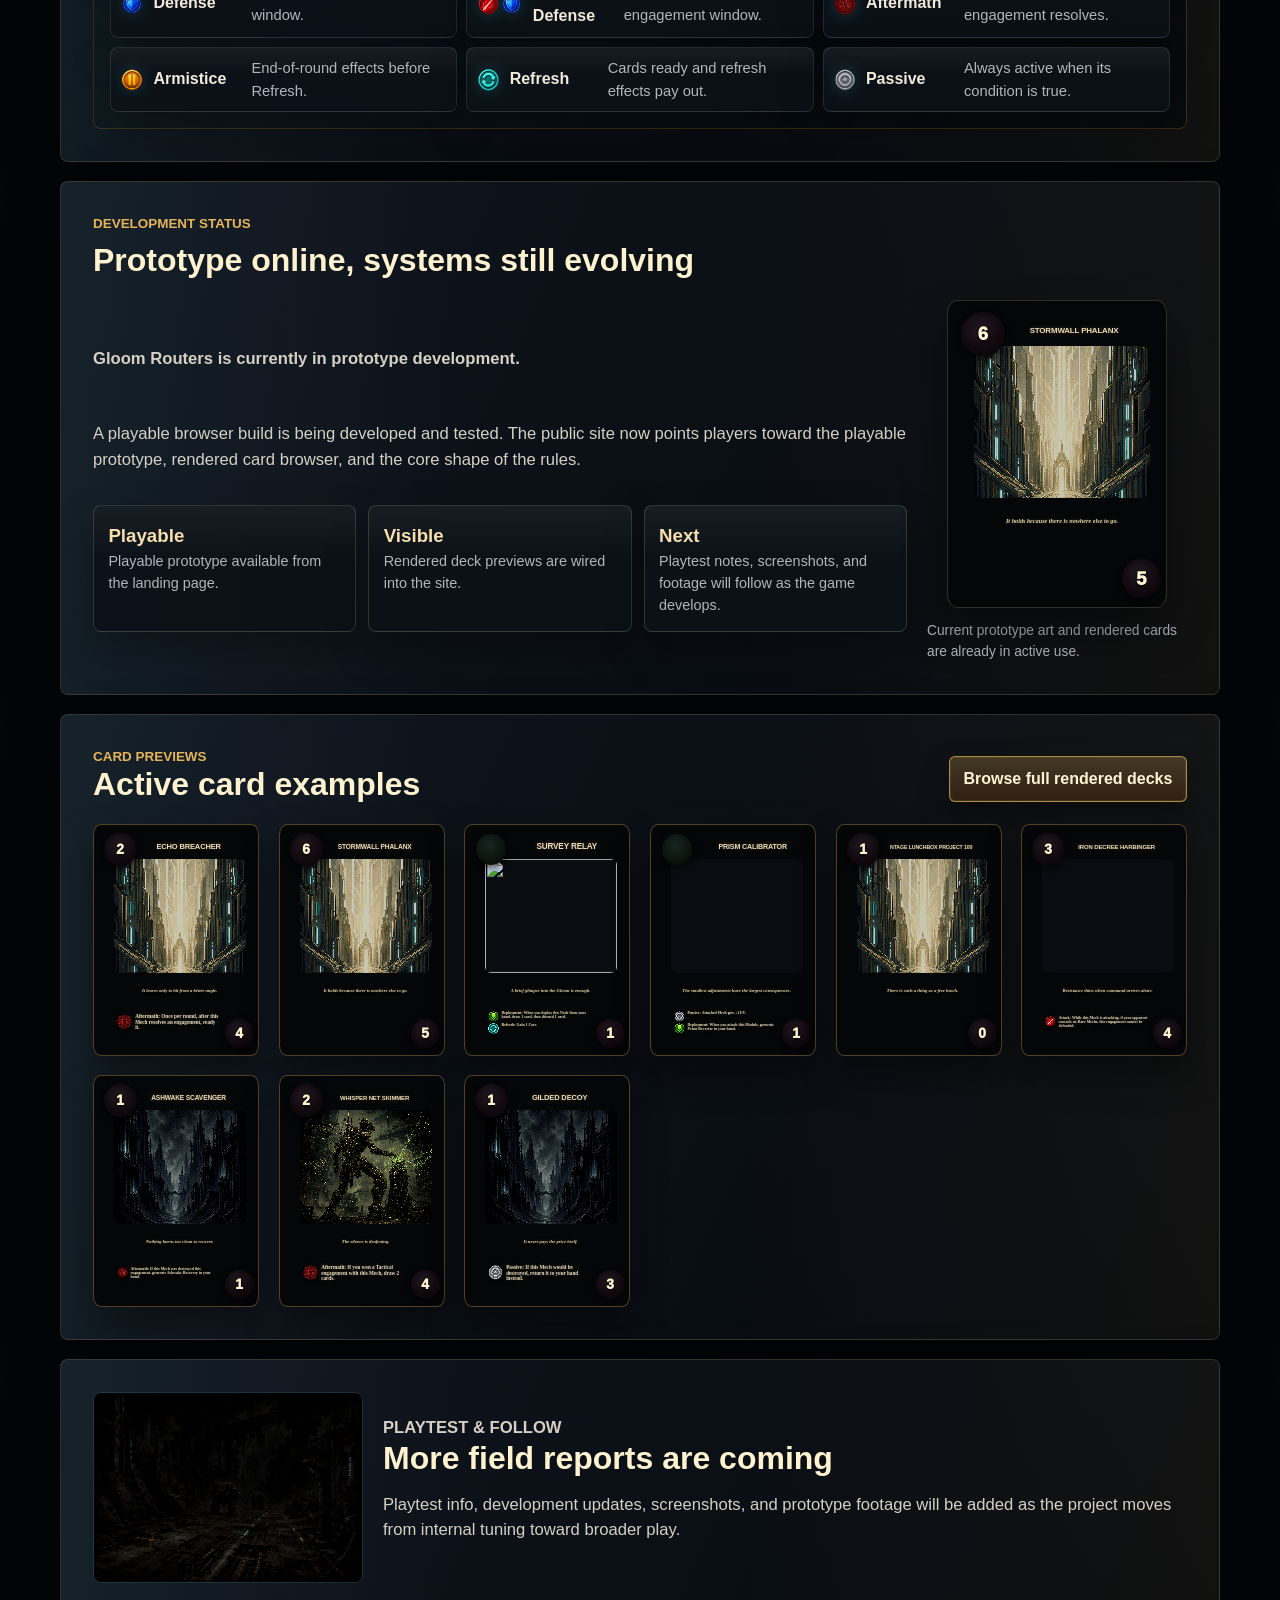
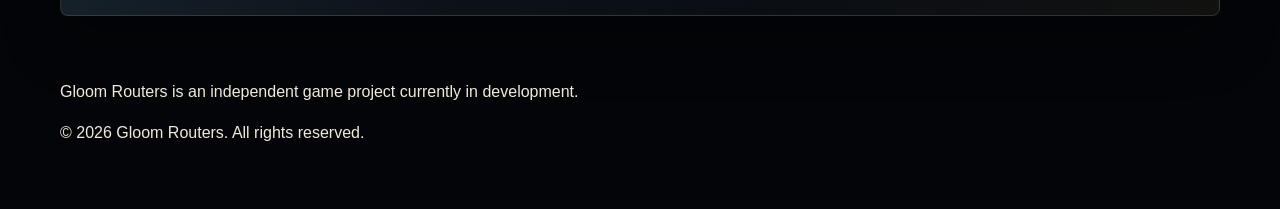
==== commit 5f1e73d6: "Update card browser and development log" ====
--- a/index.html
+++ b/index.html
@@ -49,18 +49,20 @@
             machines forcing engineered light through a ruined world.
           </p>
           <div class="hero__actions" aria-label="Primary actions">
-            <a class="hero__button hero__button--play" href="/play/">Play vs Bot</a>
+            <a class="hero__button hero__button--play" href="/play/">Play</a>
+            <a class="hero__button hero__button--cards" href="/cards/">Browse Cards</a>
             <button type="button" class="hero__button hero__button--intro" id="intro-replay">Replay Intro</button>
             <a class="hero__button hero__button--story" href="/story/">Story</a>
+            <a class="hero__button hero__button--log" href="/development-log/">Development Log</a>
           </div>
           <dl class="hero__facts" aria-label="Prototype highlights">
             <div>
               <dt>Mode</dt>
-              <dd>Browser prototype</dd>
+              <dd>Playable prototype</dd>
             </div>
             <div>
               <dt>Core loop</dt>
-              <dd>Route, deploy, engage</dd>
+              <dd>Pathing, route, deploy, engage</dd>
             </div>
             <div>
               <dt>Goal</dt>
@@ -95,8 +97,9 @@
             <p>
               Command Mechs, build routing infrastructure, and contest Relics in
               a hostile playfield split between bright Corridors and the Gloom.
-              Every round starts with route selection, then turns into a pressure
-              puzzle of deployments, hidden threats, and engagement timing.
+              Every round starts with pathing and route reveal, then turns into a
+              pressure puzzle of turn order, deployments, hidden threats, and
+              engagement timing.
             </p>
             <div class="system-grid" aria-label="Core card systems">
               <article class="system-card">
@@ -129,8 +132,8 @@
           <p class="section-kicker">Game Overview</p>
           <h2 id="game-overview">How Gloom Routers plays</h2>
           <p class="section-intro">
-            Two players build a playfield, choose Routes, and win engagements to
-            claim Relics before the site goes dark.
+            Two players route temporary light, build a playfield, and win
+            engagements to claim Relics before the site goes dark.
           </p>
         </div>
 
@@ -139,7 +142,7 @@
             <img class="overview-step__image" src="assets/card-assets/mechs/ashwake_scavenger.png" alt="" width="1254" height="1254" />
             <div class="overview-step__body">
               <span class="overview-step__number" aria-hidden="true">1</span>
-              <h3>Start with a crew</h3>
+              <h3>Start with a deck</h3>
               <p>
                 Each player brings a deck and a Route package.
               </p>
@@ -150,10 +153,10 @@
             <img class="overview-step__image" src="assets/card-assets/routes/prism_sweep.png" alt="" width="1491" height="1055" />
             <div class="overview-step__body">
               <span class="overview-step__number" aria-hidden="true">2</span>
-              <h3><img class="rule-icon" src="assets/card-assets/icons/route.png" alt="Route icon" width="24" height="24" /> Route pathing</h3>
+              <h3><img class="rule-icon" src="assets/card-assets/icons/route.png" alt="Route icon" width="24" height="24" /> Pathing &amp; Routes</h3>
               <p>
-                Each player chooses and reveals a route card, adding strategy
-                and flavor to the current round.
+                A pathing card sets the round's pressure while each player
+                reveals a Route for Cores, draw, and Magnitude.
               </p>
             </div>
           </article>
@@ -176,8 +179,8 @@
               <span class="overview-step__number" aria-hidden="true">4</span>
               <h3><img class="rule-icon" src="assets/card-assets/icons/deployment.png" alt="Deployment icon" width="24" height="24" /> Deployment</h3>
               <p>
-                Spend Cores to place Mechs, Nodes, Modules, and Directives onto
-                the playfield.
+                The first player spends Cores to deploy cards, then the other
+                player gets their deployment window.
               </p>
             </div>
           </article>
@@ -188,11 +191,11 @@
               <span class="overview-step__number" aria-hidden="true">5</span>
               <h3>Engagement</h3>
               <p>
-                Each player may choose to engage with the other using their
-                deployed Mechs. Hidden Gloom Mechs and Directive cards ensure
-                the engagements keep both players on their toes.
+                The first player may declare engagements, then the other player
+                gets their engagement window. Hidden Gloom Mechs and Directives
+                can swing the outcome.
               </p>
-              <p>Choose up to 2 of the following engagement choices:</p>
+              <p>Engagement choices include:</p>
               <ul class="engagement-list">
                 <li><strong>Combat</strong></li>
                 <li><strong>Relic</strong></li>
@@ -207,8 +210,8 @@
               <span class="overview-step__number" aria-hidden="true">6</span>
               <h3><img class="rule-icon" src="assets/card-assets/icons/aftermath.png" alt="Aftermath icon" width="24" height="24" /> Aftermath</h3>
               <p>
-                After a defense declaration, a winner is declared, then
-                abilities and modifiers are resolved.
+                After each engagement resolves, aftermath effects and modifiers
+                settle before play continues.
               </p>
             </div>
           </article>
@@ -221,7 +224,7 @@
                 <img class="rule-icon" src="assets/card-assets/icons/armistice.png" alt="Armistice icon" width="24" height="24" />
                 Armistice
               </h3>
-              <p>A brief pause in hostile engagement in which card effects may trigger.</p>
+              <p>End-of-round effects resolve after both engagement windows.</p>
             </div>
           </article>
 
@@ -229,11 +232,10 @@
             <img class="overview-step__image" src="assets/card-assets/routes/total_blackout.png" alt="" width="1491" height="1055" />
             <div class="overview-step__body">
               <span class="overview-step__number" aria-hidden="true">8</span>
-              <h3><img class="rule-icon" src="assets/card-assets/icons/refresh.png" alt="Refresh icon" width="24" height="24" /> Reset</h3>
+              <h3><img class="rule-icon" src="assets/card-assets/icons/refresh.png" alt="Refresh icon" width="24" height="24" /> Refresh</h3>
               <p>
-                Committed Mechs are readied, abilities are triggered, and the
-                board is set to a refresh state before returning to the Route
-                Pathing round.
+                Committed cards ready, refresh effects pay out, and the next
+                pathing and route round begins.
               </p>
             </div>
           </article>
@@ -251,13 +253,13 @@
         <div class="icon-glossary" aria-labelledby="icon-glossary">
           <h3 id="icon-glossary">Icon glossary</h3>
           <div class="glossary-grid">
-            <div class="glossary-item"><img class="rule-icon" src="assets/card-assets/icons/route.png" alt="Route icon" width="24" height="24" /><strong>Route</strong><span>Routes and Pathing reveal at the start of the round.</span></div>
+            <div class="glossary-item"><img class="rule-icon" src="assets/card-assets/icons/route.png" alt="Route icon" width="24" height="24" /><strong>Route</strong><span>Pathing and Routes reveal at the start of the round.</span></div>
             <div class="glossary-item"><img class="rule-icon" src="assets/card-assets/icons/core.png" alt="Cores icon" width="24" height="24" /><strong>Cores</strong><span>Resources gained from a Route.</span></div>
             <div class="glossary-item"><img class="rule-icon" src="assets/card-assets/icons/draw.png" alt="Draw icon" width="24" height="24" /><strong>Draw</strong><span>Cards drawn from a Route.</span></div>
             <div class="glossary-item"><img class="rule-icon" src="assets/card-assets/icons/magnitude.png" alt="Magnitude icon" width="24" height="24" /><strong>Magnitude</strong><span>Strength of your engagement rewards that round.</span></div>
             <div class="glossary-item"><img class="rule-icon" src="assets/card-assets/icons/deployment.png" alt="Deployment icon" width="24" height="24" /><strong>Deployment</strong><span>Your build window.</span></div>
-            <div class="glossary-item"><img class="rule-icon" src="assets/card-assets/icons/attack.png" alt="Attack icon" width="24" height="24" /><strong>Attack</strong><span>The attacker’s engagement window.</span></div>
-            <div class="glossary-item"><img class="rule-icon" src="assets/card-assets/icons/defense.png" alt="Defense icon" width="24" height="24" /><strong>Defense</strong><span>The defender’s engagement window.</span></div>
+            <div class="glossary-item"><img class="rule-icon" src="assets/card-assets/icons/attack.png" alt="Attack icon" width="24" height="24" /><strong>Attack</strong><span>The attacker's engagement window.</span></div>
+            <div class="glossary-item"><img class="rule-icon" src="assets/card-assets/icons/defense.png" alt="Defense icon" width="24" height="24" /><strong>Defense</strong><span>The defender's engagement window.</span></div>
             <div class="glossary-item"><span class="paired-icons"><img class="rule-icon" src="assets/card-assets/icons/attack.png" alt="Attack icon" width="24" height="24" /><img class="rule-icon" src="assets/card-assets/icons/defense.png" alt="Defense icon" width="24" height="24" /></span><strong>Attack or Defense</strong><span>Can be used in either engagement window.</span></div>
             <div class="glossary-item"><img class="rule-icon" src="assets/card-assets/icons/aftermath.png" alt="Aftermath icon" width="24" height="24" /><strong>Aftermath</strong><span>Happens after an engagement resolves.</span></div>
             <div class="glossary-item"><img class="rule-icon" src="assets/card-assets/icons/armistice.png" alt="Armistice icon" width="24" height="24" /><strong>Armistice</strong><span>End-of-round effects before Refresh.</span></div>
@@ -277,13 +279,13 @@
             <p><strong>Gloom Routers is currently in prototype development.</strong></p>
             <p>
               A playable browser build is being developed and tested. The public
-              site now points players toward the bot prototype, rendered card
+              site now points players toward the playable prototype, rendered card
               browser, and the core shape of the rules.
             </p>
             <div class="status-grid" aria-label="Current development focus">
               <article>
                 <h3>Playable</h3>
-                <p>Bot prototype available from the landing page.</p>
+                <p>Playable prototype available from the landing page.</p>
               </article>
               <article>
                 <h3>Visible</h3>
@@ -327,7 +329,7 @@
             <p class="section-kicker">Card Previews</p>
             <h2 id="cards">Active card examples</h2>
           </div>
-          <a class="section-link" href="/cards">Browse full rendered decks</a>
+          <a class="section-link" href="/cards/">Browse full rendered decks</a>
         </div>
         <div class="card-showcase" id="homepage-card-showcase" aria-label="Selected rendered Gloom Routers cards"></div>
       </section>
@@ -350,7 +352,7 @@
 
     <footer>
       <p>Gloom Routers is an independent game project currently in development.</p>
-      <p>© 2026 Gloom Routers. All rights reserved.</p>
+      <p>&copy; 2026 Gloom Routers. All rights reserved.</p>
     </footer>
 
     <script src="cards/cards.js" defer></script>
--- a/styles.css
+++ b/styles.css
@@ -620,7 +620,7 @@
 
 .hero__actions {
   display: grid;
-  grid-template-columns: repeat(3, minmax(0, 1fr));
+  grid-template-columns: repeat(auto-fit, minmax(9.4rem, 1fr));
   gap: 0.9rem;
   max-width: 620px;
   margin: 0.55rem 0 0;
@@ -667,6 +667,15 @@
   font-family: inherit;
 }
 
+.hero__button--cards {
+  color: #efffe8;
+  background:
+    linear-gradient(180deg, rgba(143, 174, 125, 0.28), rgba(42, 69, 36, 0.66)),
+    rgba(12, 28, 15, 0.9);
+  border-color: rgba(143, 174, 125, 0.82);
+  box-shadow: 0 18px 32px rgba(0, 0, 0, 0.44), 0 0 24px rgba(143, 174, 125, 0.15), inset 0 0 0 1px rgba(239, 255, 232, 0.12);
+}
+
 .hero__button--story {
   color: #fce8ff;
   background:
@@ -674,6 +683,15 @@
     rgba(28, 15, 34, 0.92);
   border-color: rgba(192, 111, 194, 0.78);
   box-shadow: 0 18px 32px rgba(0, 0, 0, 0.44), 0 0 24px rgba(192, 111, 194, 0.16), inset 0 0 0 1px rgba(252, 232, 255, 0.12);
+}
+
+.hero__button--log {
+  color: #edf6ff;
+  background:
+    linear-gradient(180deg, rgba(138, 162, 205, 0.28), rgba(38, 48, 82, 0.68)),
+    rgba(16, 20, 35, 0.92);
+  border-color: rgba(138, 162, 205, 0.78);
+  box-shadow: 0 18px 32px rgba(0, 0, 0, 0.44), 0 0 24px rgba(138, 162, 205, 0.15), inset 0 0 0 1px rgba(237, 246, 255, 0.12);
 }
 
 .hero__button:hover,
@@ -690,9 +708,19 @@
   outline-color: var(--cyan);
 }
 
+.hero__button--cards:hover,
+.hero__button--cards:focus-visible {
+  outline-color: var(--green);
+}
+
 .hero__button--story:hover,
 .hero__button--story:focus-visible {
   outline-color: var(--magenta);
+}
+
+.hero__button--log:hover,
+.hero__button--log:focus-visible {
+  outline-color: #8aa2cd;
 }
 
 .hero__facts {
@@ -1210,6 +1238,64 @@
   color: inherit;
 }
 
+.development-log-shell main {
+  width: min(940px, 100%);
+}
+
+.development-log-panel {
+  gap: 1.1rem;
+}
+
+.development-log__lede {
+  max-width: 72ch;
+  margin: 0;
+  color: #d6d0c4;
+}
+
+.development-log__actions {
+  display: flex;
+  flex-wrap: wrap;
+  gap: 0.75rem;
+}
+
+.log-list {
+  display: grid;
+  gap: 0.75rem;
+  margin-top: 0.25rem;
+}
+
+.log-entry {
+  display: grid;
+  grid-template-columns: minmax(7.5rem, 0.22fr) minmax(0, 1fr);
+  gap: 0.75rem 1rem;
+  padding: 0.9rem 1rem;
+  border: 1px solid rgba(221, 198, 151, 0.18);
+  border-radius: 8px;
+  background:
+    linear-gradient(90deg, rgba(107, 211, 221, 0.06), transparent 44%),
+    rgba(3, 5, 8, 0.52);
+}
+
+.log-entry time {
+  color: var(--amber);
+  font-weight: 900;
+}
+
+.log-entry p {
+  max-width: none;
+  margin: 0;
+  color: #eee5d6;
+}
+
+.development-log-note {
+  margin: 0;
+  padding: 0.85rem 1rem;
+  border: 1px solid rgba(107, 211, 221, 0.18);
+  border-radius: 8px;
+  color: var(--muted);
+  background: rgba(3, 5, 8, 0.42);
+}
+
 @media (max-width: 980px) {
   .hero {
     min-height: auto;
@@ -1320,6 +1406,12 @@
   }
 }
 
+@media (max-width: 560px) {
+  .log-entry {
+    grid-template-columns: 1fr;
+  }
+}
+
 @media (max-width: 420px) {
   h1 {
     font-size: 2.45rem;
--- a/cards/card-render.css
+++ b/cards/card-render.css
@@ -14,7 +14,7 @@
 }
 .rendered-card--landscape { aspect-ratio: 1470 / 1070; }
 .rendered-card img { user-select: none; pointer-events: none; }
-.card-art-window, .card-frame, .card-icon, .card-name, .card-rarity, .card-flavor, .card-rules, .route-stat, .landscape-name, .landscape-text { position: absolute; }
+.card-art-window, .card-frame, .card-icon, .card-name, .card-rarity, .card-flavor, .card-rules, .route-stat, .landscape-name, .landscape-text, .pathing-name, .pathing-flavor, .pathing-rules { position: absolute; }
 .card-art-window { z-index: 10; left: 11.98%; top: 14.69%; width: 80.66%; height: 49.66%; overflow: hidden; border-radius: 5%; background: #090c10; }
 .card-art-bg { position: absolute; inset: 0; width: 100%; height: 100%; object-fit: cover; filter: saturate(0.95) contrast(1.08) brightness(0.78); }
 .card-art-main { position: absolute; left: 50%; top: 50%; width: 101%; transform: translate(-50%, -50%); filter: brightness(1.28) contrast(1.12) saturate(1.08) drop-shadow(0 8px 12px rgba(0,0,0,0.78)); }
@@ -28,7 +28,7 @@
 .card-icon--type { left: 7.3%; top: 4.55%; width: 17.3%; height: 12.36%; }
 .card-icon--cost { left: 80.47%; top: 84.94%; width: 16.42%; height: 11.73%; }
 .card-icon--type::before { background: radial-gradient(circle at 45% 38%, #182521 0%, #0a120d 62%, #050705 100%); }
-.card-name, .landscape-name, .card-flavor, .card-rules, .landscape-text { z-index: 60; overflow: hidden; text-shadow: 0 1px 2px #000, 0 0 4px rgba(244,211,137,0.35); }
+.card-name, .landscape-name, .card-flavor, .card-rules, .landscape-text, .pathing-name, .pathing-flavor, .pathing-rules { z-index: 60; overflow: hidden; text-shadow: 0 1px 2px #000, 0 0 4px rgba(244,211,137,0.35); }
 .card-name { left: 32.26%; top: 6.87%; width: 51.13%; height: 5.66%; display: flex; align-items: center; justify-content: center; color: #f1dfbd; font-family: "Bahnschrift Condensed", "Arial Narrow", Impact, sans-serif; font-size: 4.6cqw; font-weight: 900; line-height: 1.02; text-align: center; text-transform: uppercase; white-space: nowrap; letter-spacing: -0.02em; }
 .rendered-card--support .card-name { width: 59.81%; font-size: 5cqw; }
 .card-name.fit-medium { font-size: 4.05cqw; }
@@ -96,3 +96,18 @@
 .landscape-text.fit-extra-long { font-size: 2.35cqw; gap: 0.08em; line-height: 1; }
 .rendered-card--pathing .landscape-text { top: 73.6%; height: 19.85%; }
 .landscape-flavor { color: #ead8ad; font-style: italic; text-align: center; }
+.pathing-name { left: 8%; top: 63.7%; width: 84%; height: 6.5%; display: flex; align-items: center; justify-content: center; color: #f1dfbd; font-family: "Bahnschrift Condensed", "Arial Narrow", Impact, sans-serif; font-size: 3.4cqw; font-weight: 900; line-height: 0.96; text-align: center; text-transform: uppercase; white-space: nowrap; }
+.pathing-name.fit-medium { font-size: 3.05cqw; }
+.pathing-name.fit-long { font-size: 2.8cqw; }
+.pathing-name.fit-extra-long { font-size: 2.45cqw; }
+.pathing-flavor { left: 8%; top: 72.2%; width: 84%; height: 5.5%; display: flex; align-items: center; justify-content: center; color: #ead8ad; font-family: Georgia, "Times New Roman", serif; font-size: 2.55cqw; font-style: italic; font-weight: 650; line-height: 1.08; text-align: center; }
+.pathing-rules { left: 12%; top: 79.2%; width: 76%; height: 13.7%; display: flex; flex-direction: column; justify-content: flex-start; gap: 0.18em; color: #efe4cb; font-family: Georgia, "Times New Roman", serif; font-size: 3.05cqw; font-weight: 700; line-height: 1.04; }
+.pathing-flavor.fit-medium { font-size: 2.2cqw; }
+.pathing-flavor.fit-long { font-size: 1.95cqw; }
+.pathing-flavor.fit-extra-long { font-size: 1.72cqw; }
+.pathing-rules.fit-medium { font-size: 2.55cqw; line-height: 1.04; }
+.pathing-rules.fit-long { font-size: 2.25cqw; line-height: 1.02; }
+.pathing-rules.fit-extra-long { font-size: 1.95cqw; line-height: 1; }
+.rendered-card--pathing .rule-row--icon { grid-template-columns: 1.72em minmax(0, 1fr); column-gap: 0.58em; }
+.rendered-card--pathing .rule-row--continuation { padding-left: calc(1.72em + 0.58em); }
+.rendered-card--pathing .rule-row img { width: 1.72em; height: 1.72em; }
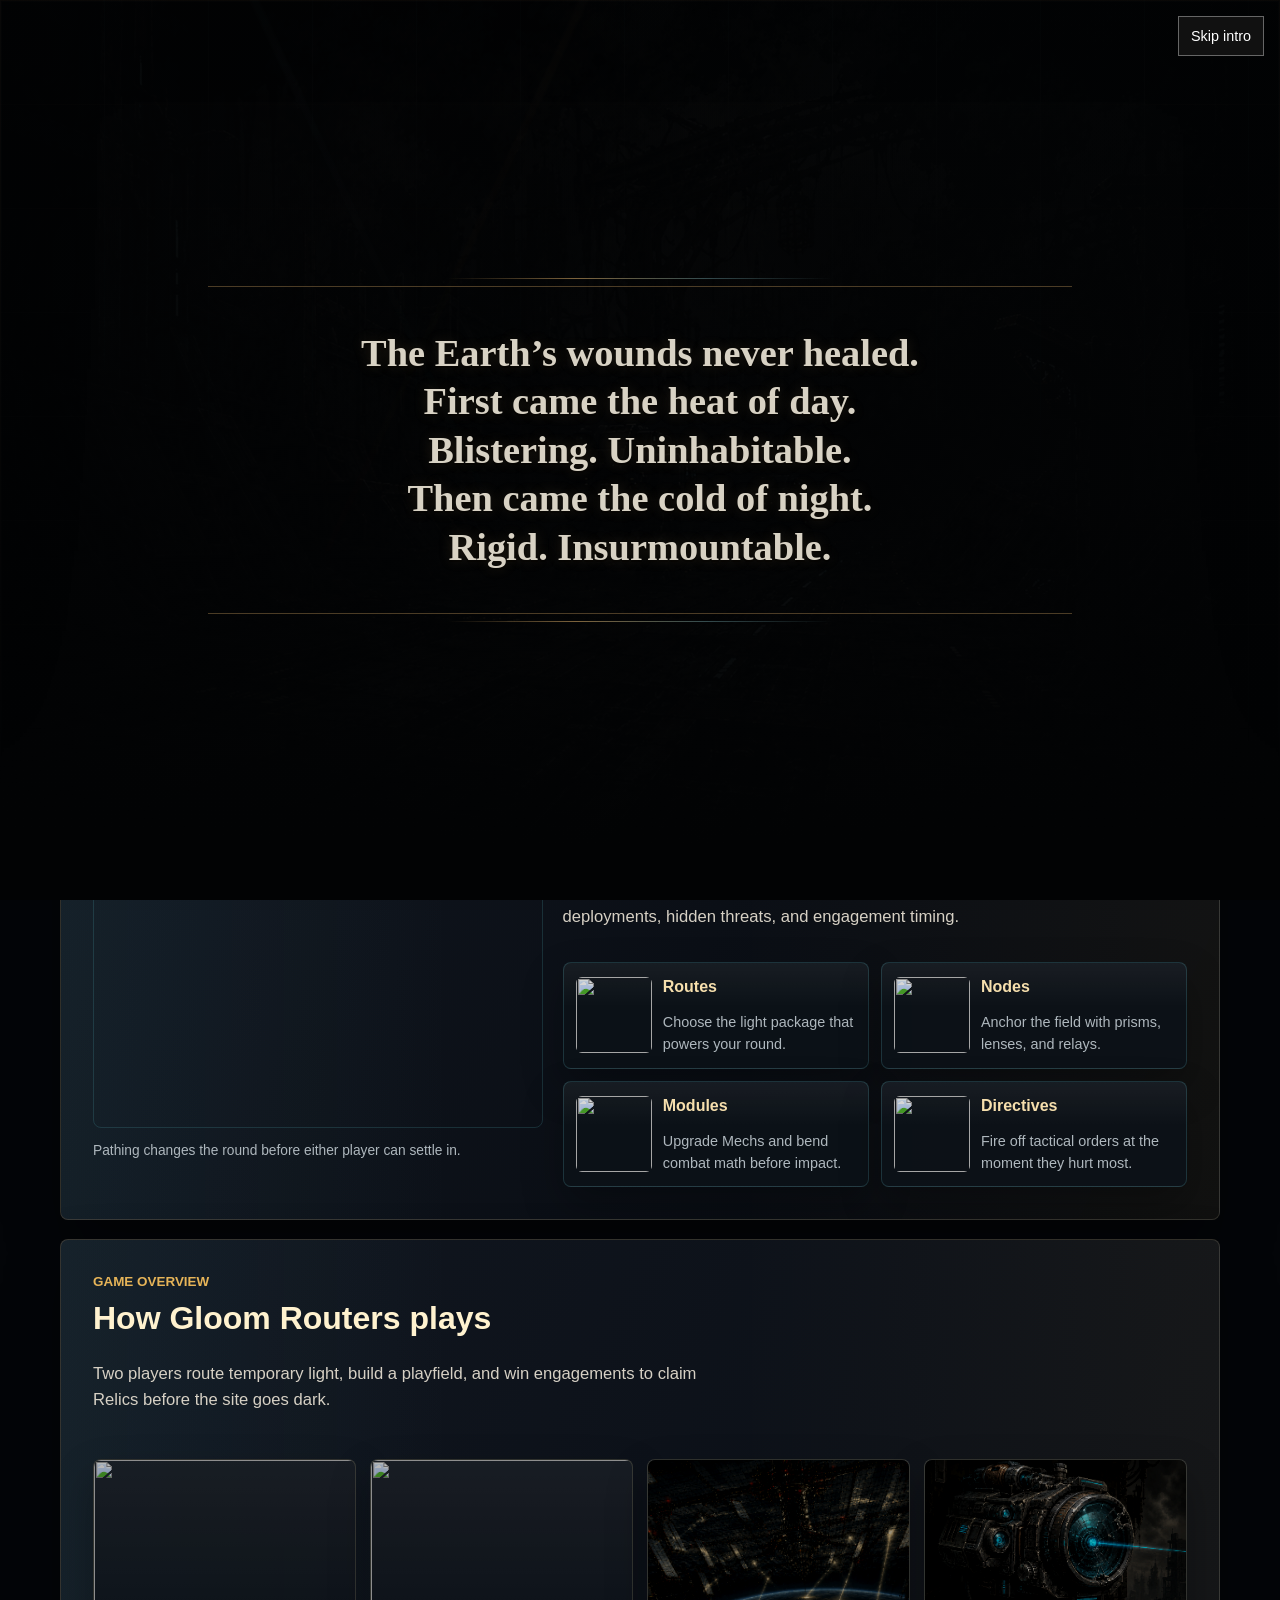
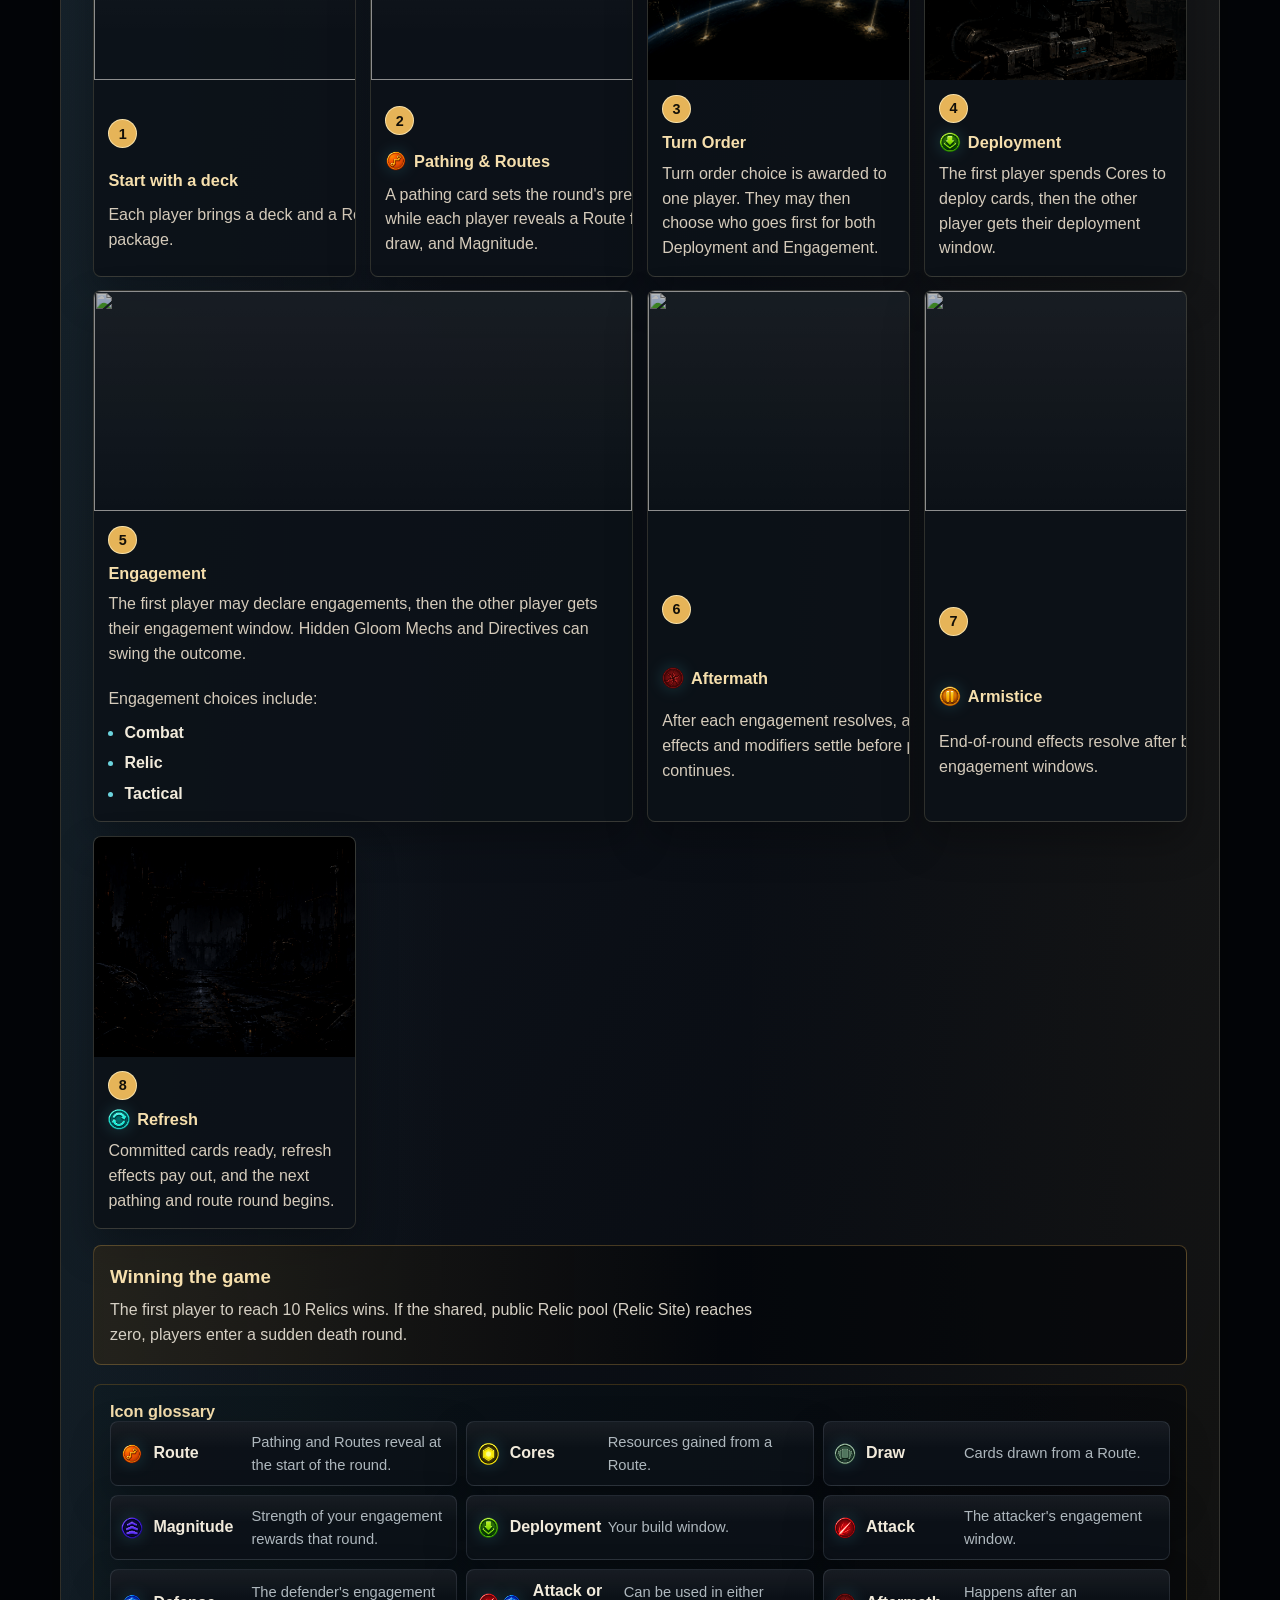
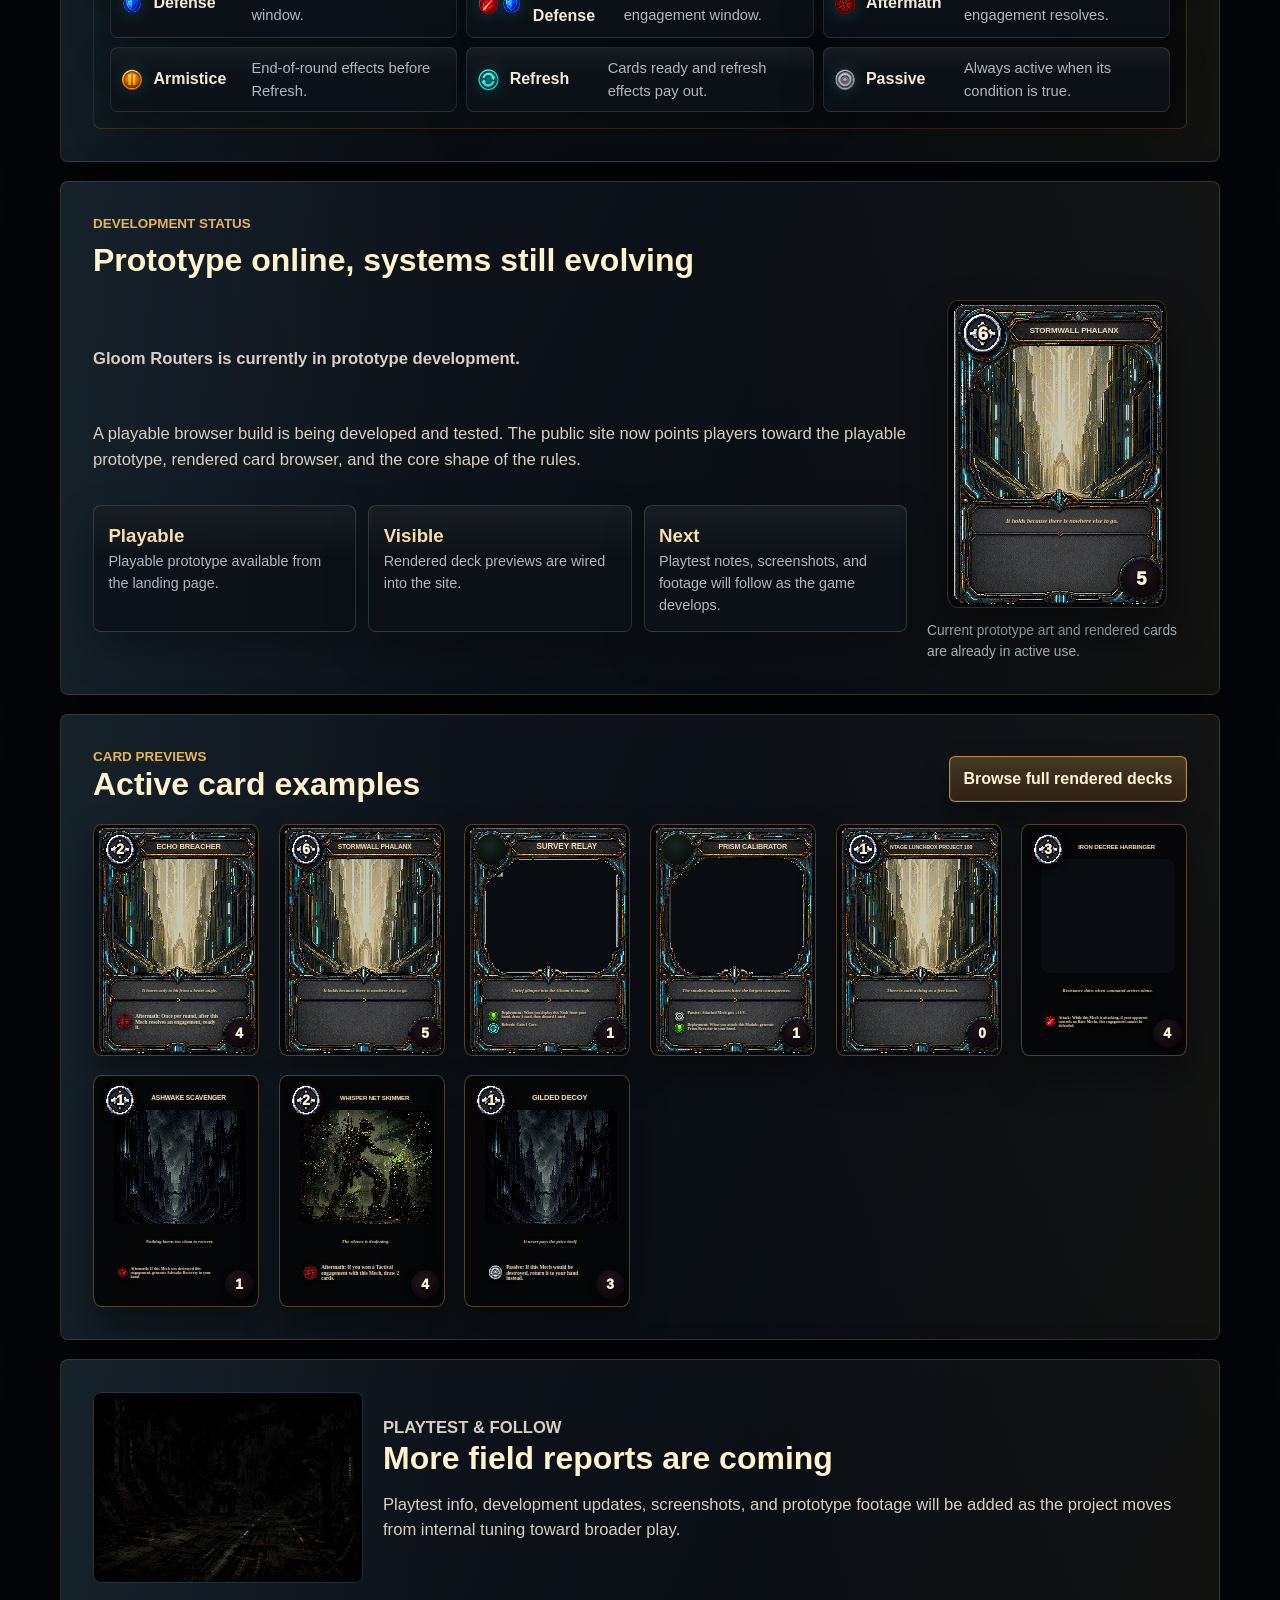
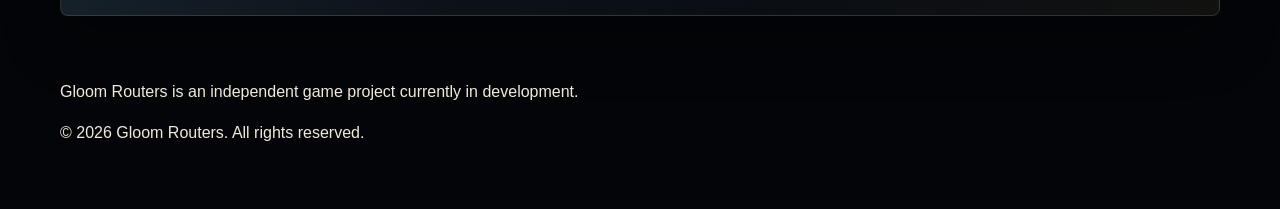
==== commit bcd8ddfb: "Bust cached website assets" ====
--- a/index.html
+++ b/index.html
@@ -28,8 +28,8 @@
     <meta name="twitter:image:alt" content="Echo Breacher full card art from Gloom Routers." />
     <link rel="icon" type="image/png" href="assets/card-assets/mechs/echo_breacher.png" />
     <link rel="apple-touch-icon" href="assets/card-assets/mechs/echo_breacher.png" />
-    <link rel="stylesheet" href="styles.css" />
-    <link rel="stylesheet" href="cards/card-render.css" />
+    <link rel="stylesheet" href="styles.css?v=20260522-2" />
+    <link rel="stylesheet" href="cards/card-render.css?v=20260522-2" />
   </head>
   <body>
     <div class="intro-overlay" id="intro-overlay" aria-hidden="true">
@@ -355,7 +355,7 @@
       <p>&copy; 2026 Gloom Routers. All rights reserved.</p>
     </footer>
 
-    <script src="cards/cards.js" defer></script>
+    <script src="cards/cards.js?v=20260522-2" defer></script>
     <script>
       (function () {
         const overlay = document.getElementById('intro-overlay');
